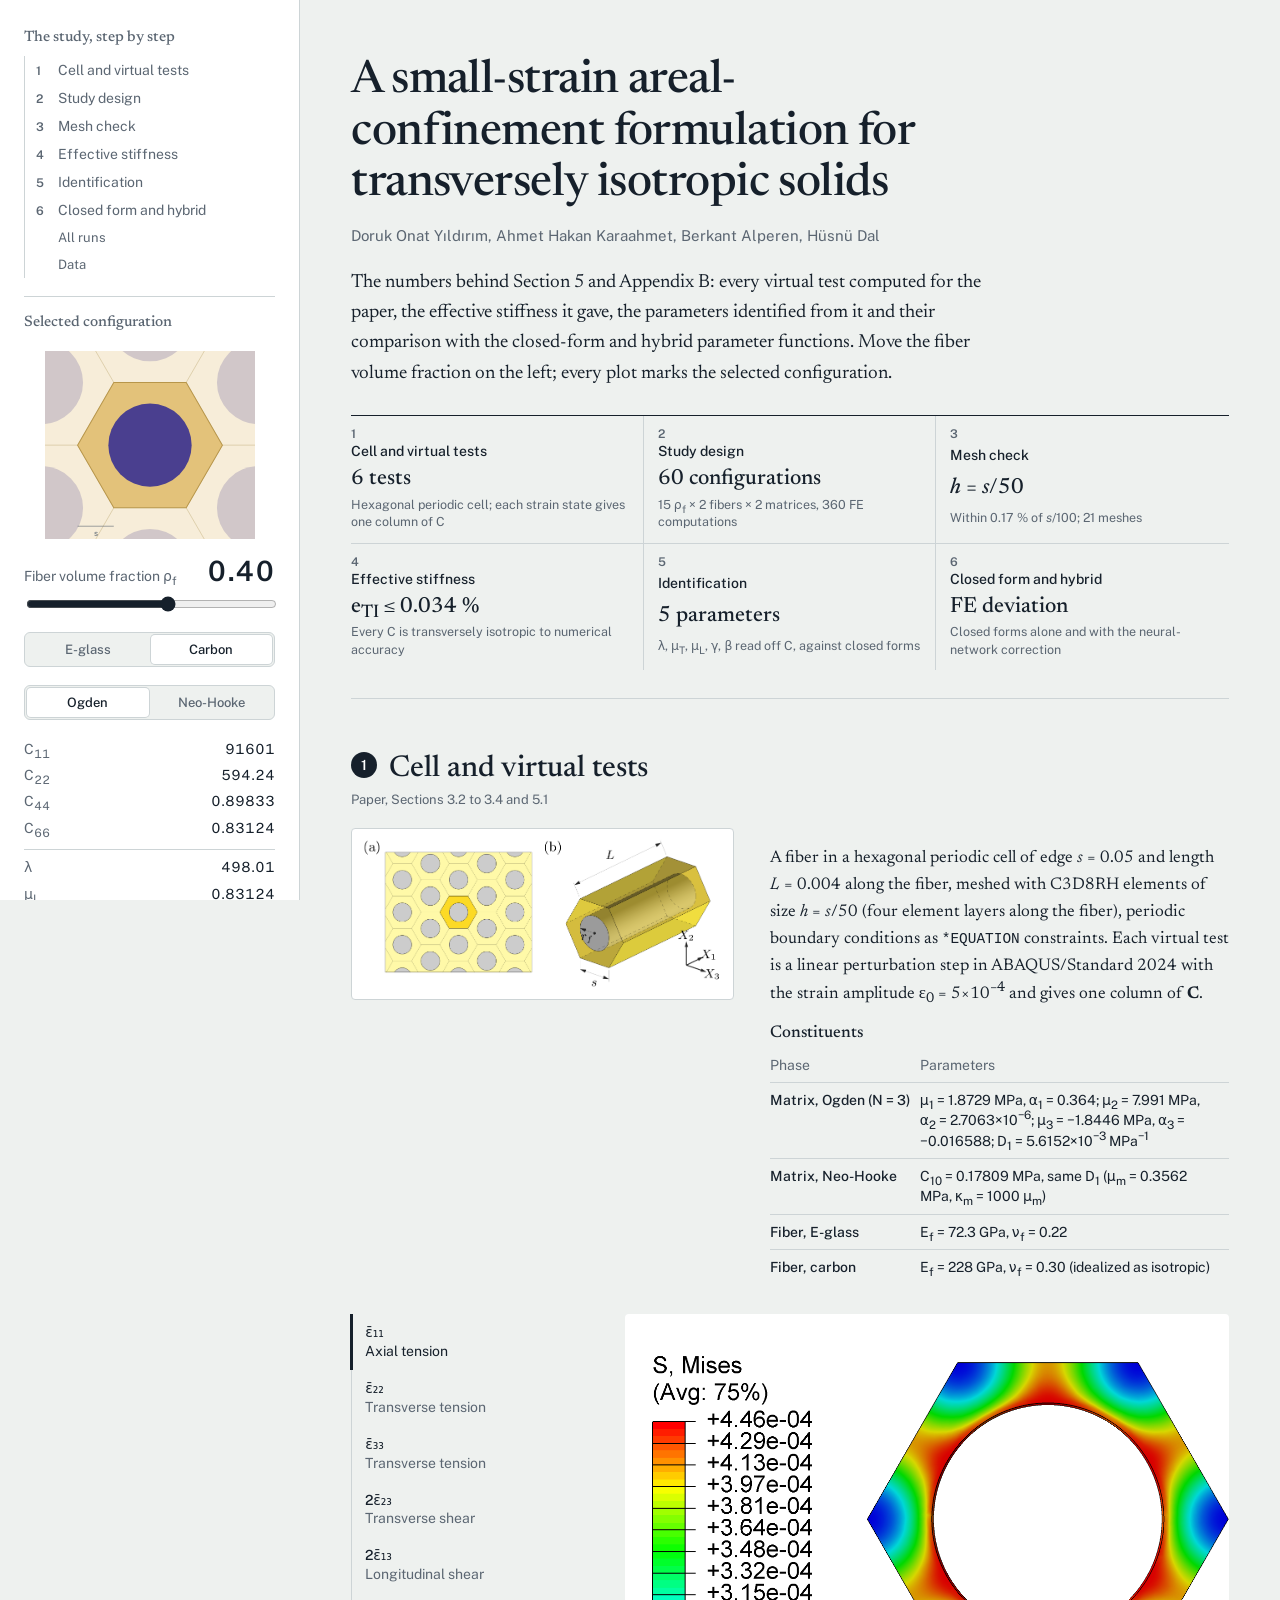
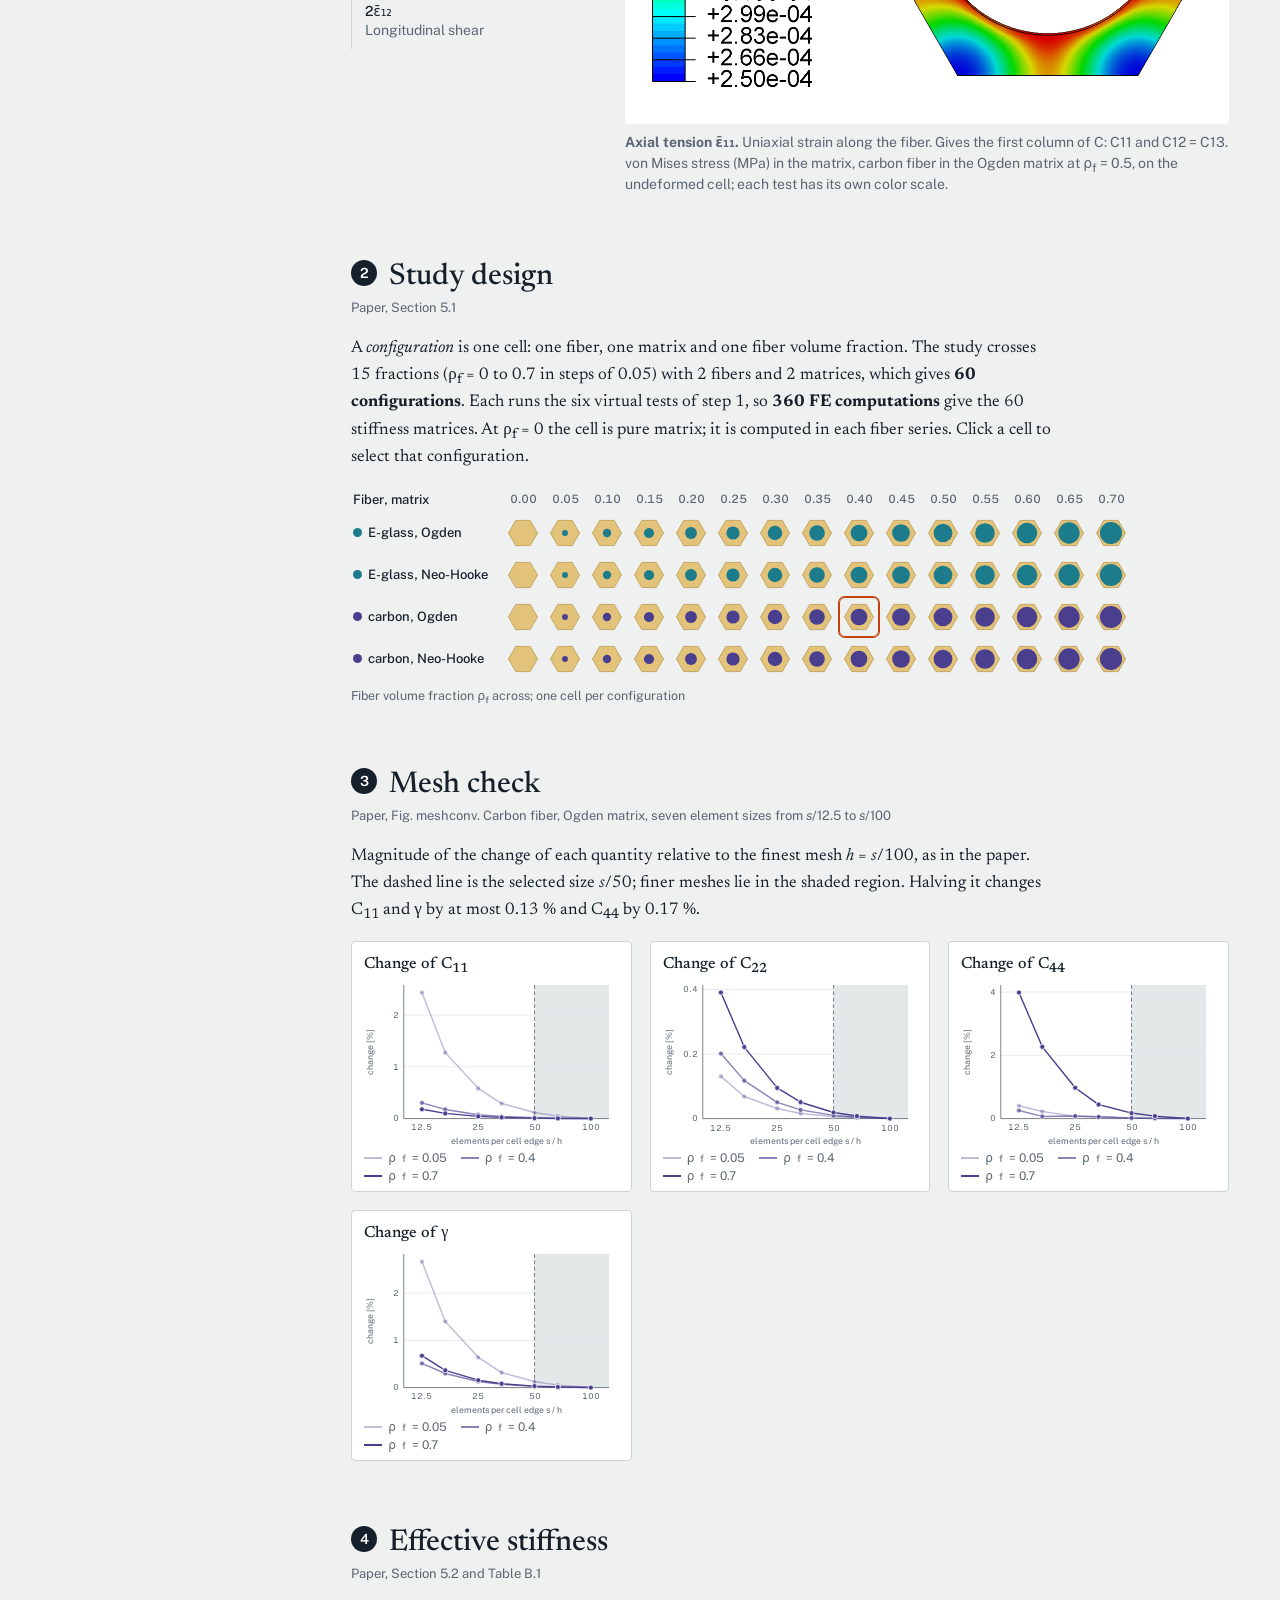
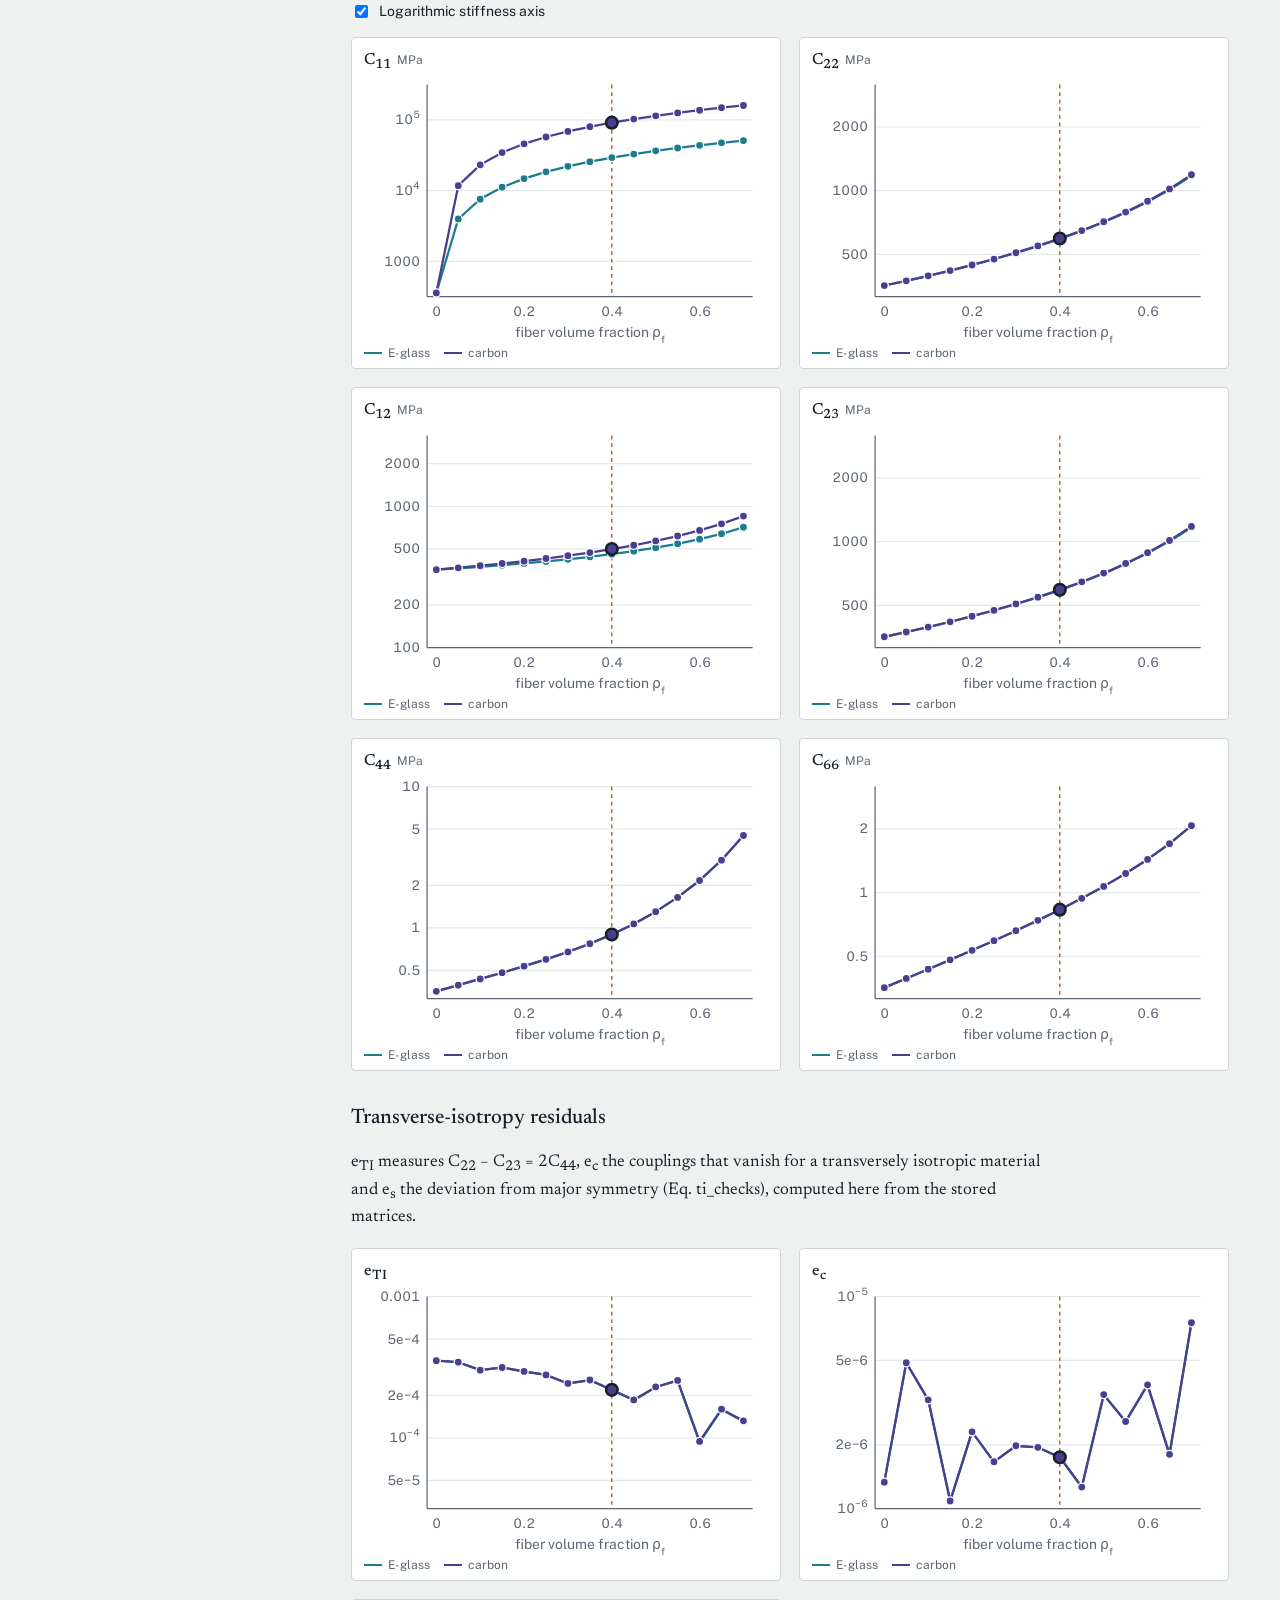
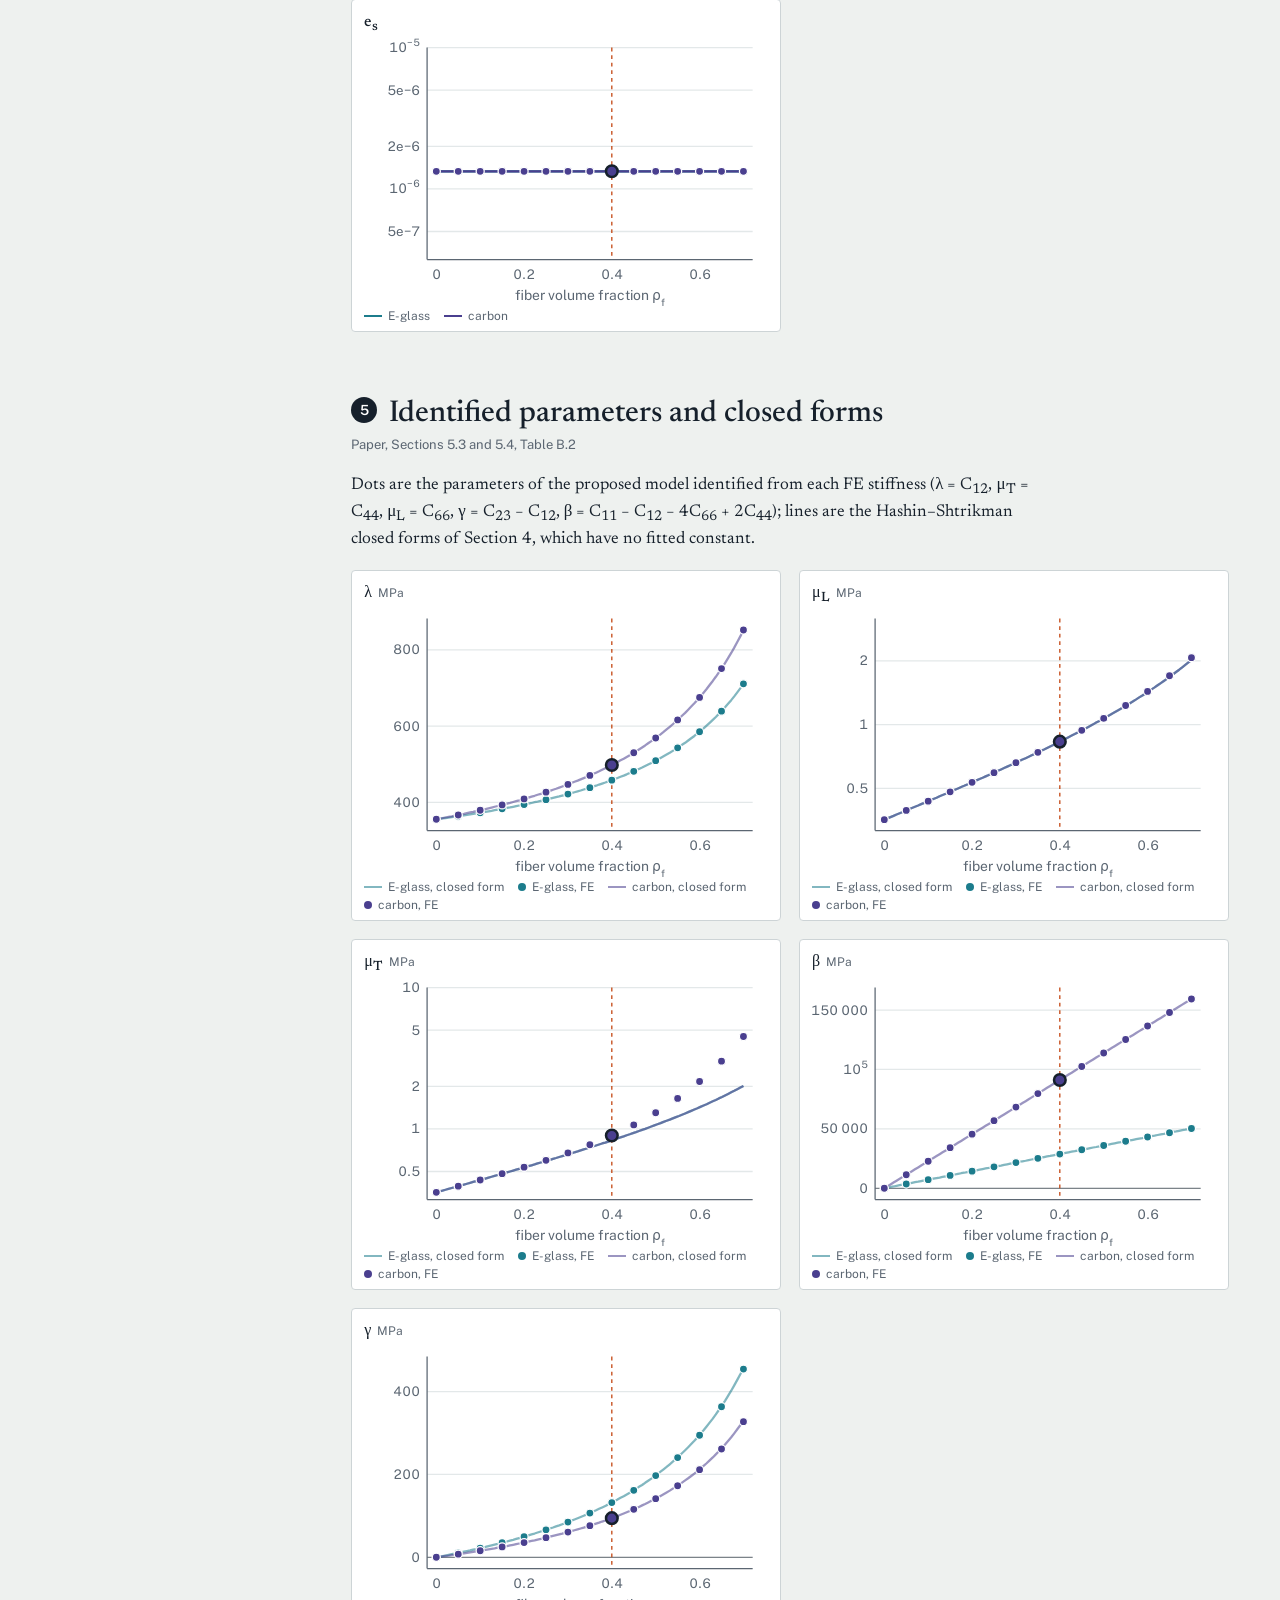
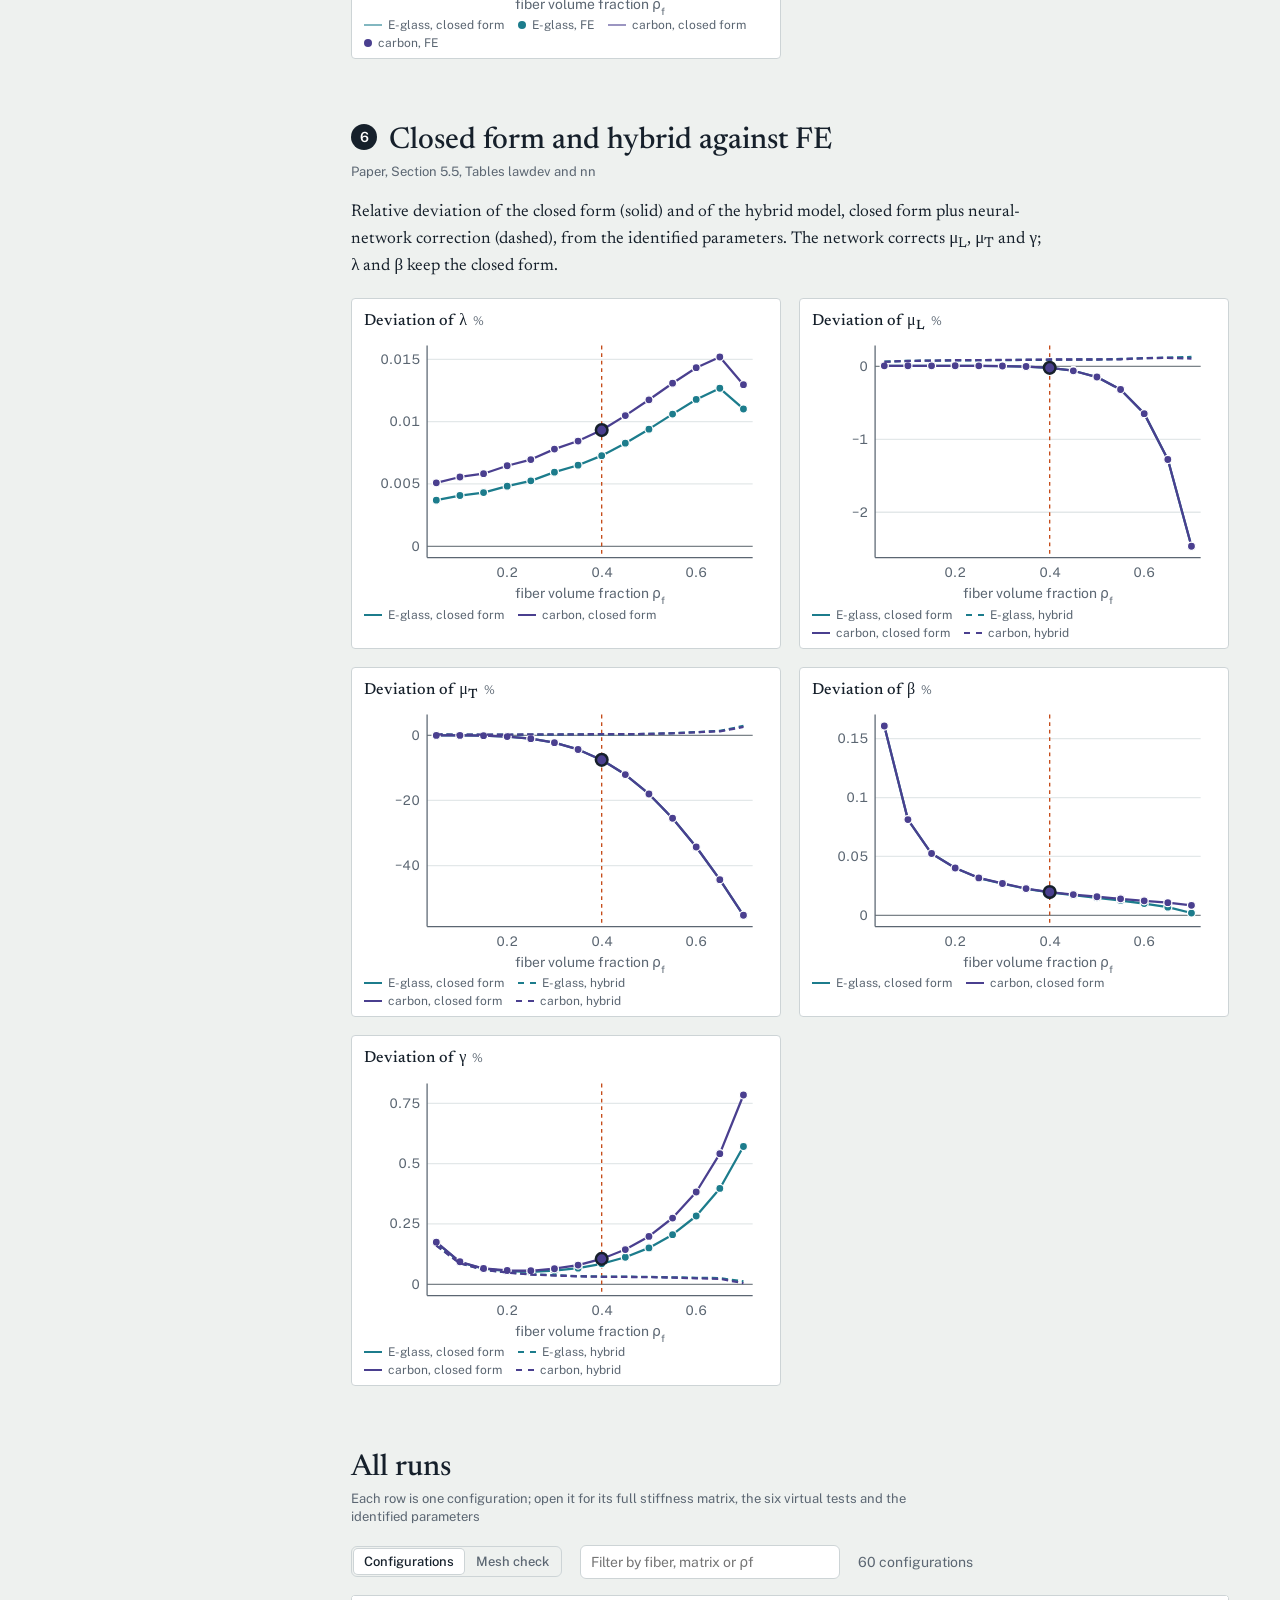
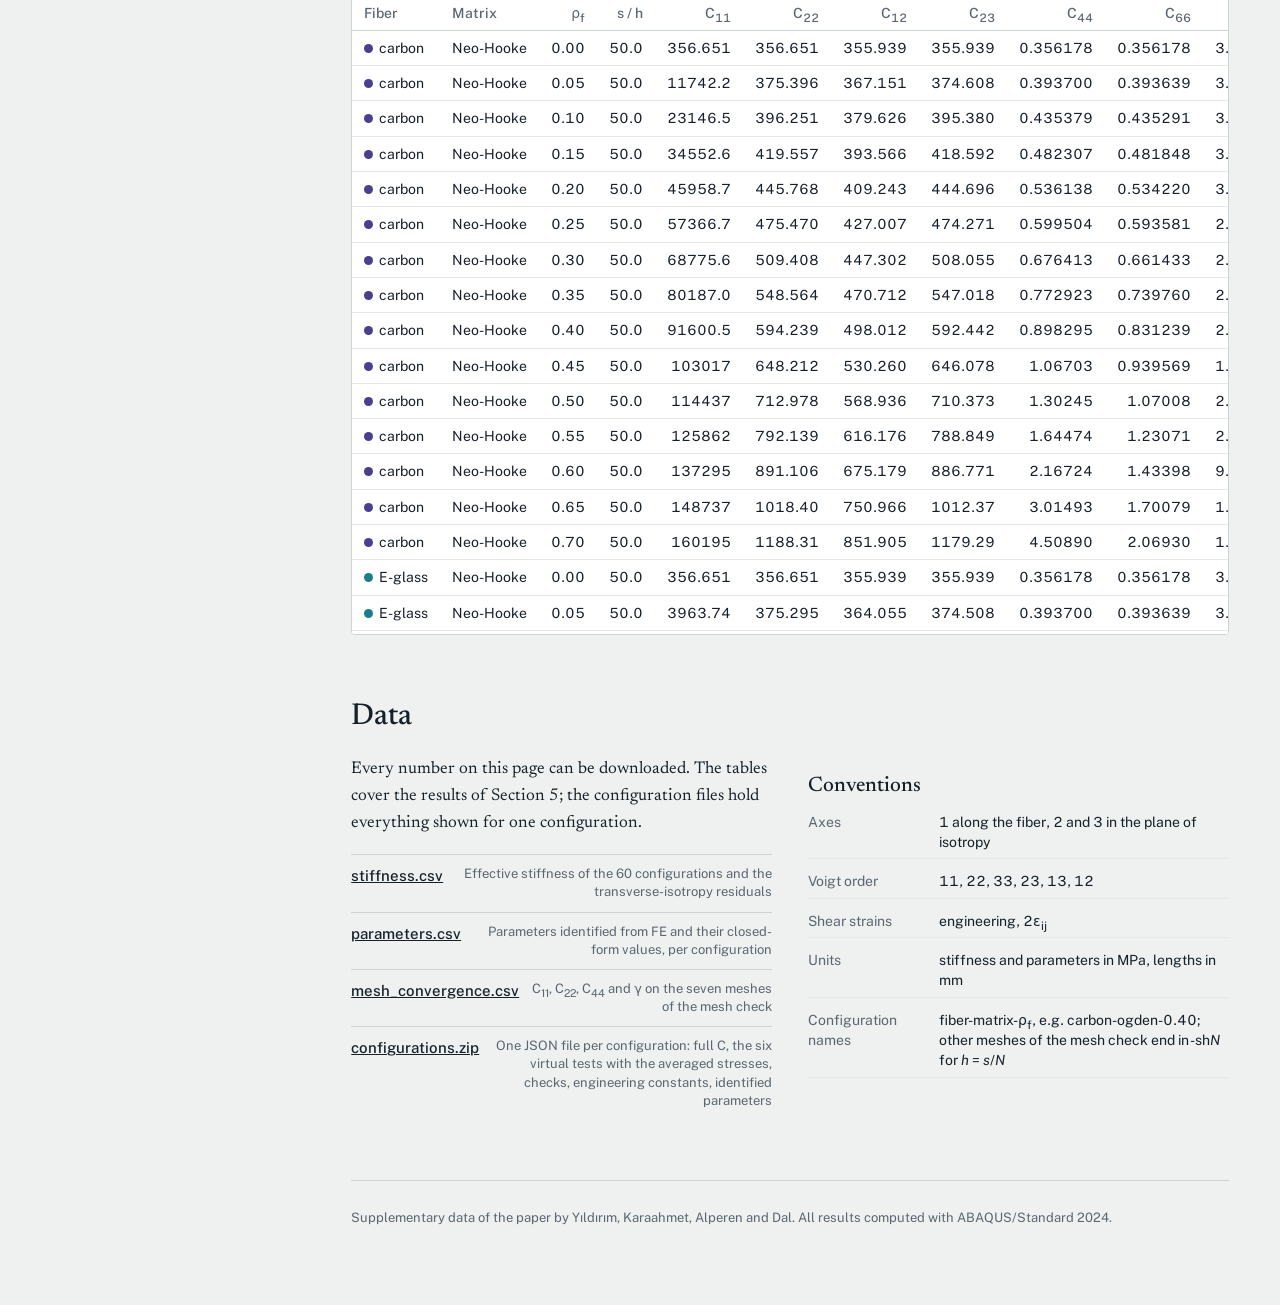
==== docs/index.html @ 4d4d81b9 "Supplementary data page of the areal-confinement paper" ====
<!doctype html>
<html lang="en">
<head>
<meta charset="utf-8">
<meta name="viewport" content="width=device-width, initial-scale=1">
<title>Areal confinement data</title>
<meta name="description" content="Every finite element run, stiffness matrix and identified parameter behind the paper on the areal-confinement formulation for transversely isotropic solids.">
<link rel="preconnect" href="https://fonts.googleapis.com">
<link rel="preconnect" href="https://fonts.gstatic.com" crossorigin>
<link href="https://fonts.googleapis.com/css2?family=Newsreader:ital,opsz,wght@0,6..72,400;0,6..72,500;0,6..72,600;1,6..72,400&family=Public+Sans:wght@400;500;600&display=swap" rel="stylesheet">
<link rel="stylesheet" href="style.css">
<link rel="icon" href="data:image/svg+xml,%3Csvg xmlns='http://www.w3.org/2000/svg' viewBox='-1 -1 2 2'%3E%3Cpolygon points='1,0 .5,.866 -.5,.866 -1,0 -.5,-.866 .5,-.866' fill='%23e3c27a'/%3E%3Ccircle r='.55' fill='%231c7c8c'/%3E%3C/svg%3E">
</head>
<body>
<a class="skip" href="#main">Skip to the data</a>

<aside class="rail" aria-label="Selected run">
  <div class="rail-inner">
    <nav class="steps" aria-label="Study steps">
      <p class="rail-title">The study, step by step</p>
      <ol id="step-nav">
        <li><a href="#model"><b>1</b>Cell and virtual tests</a></li>
        <li><a href="#design"><b>2</b>Study design</a></li>
        <li><a href="#mesh"><b>3</b>Mesh check</a></li>
        <li><a href="#stiffness"><b>4</b>Effective stiffness</a></li>
        <li><a href="#parameters"><b>5</b>Identification</a></li>
        <li><a href="#hybrid"><b>6</b>Closed form and hybrid</a></li>
        <li class="aux"><a href="#runs">All runs</a></li>
        <li class="aux"><a href="#data">Data</a></li>
      </ol>
    </nav>
    <p class="rail-title">Selected configuration</p>
    <svg id="cell" class="cell" viewBox="-1.45 -1.3 2.9 2.6" role="img" aria-label="Cross-section of the periodic hexagonal cell at the selected fiber volume fraction"></svg>
    <div class="control">
      <label for="rho">Fiber volume fraction <span class="sym">&rho;<sub>f</sub></span></label>
      <output id="rho-out" for="rho">0.40</output>
      <input id="rho" type="range" min="0" max="14" step="1" value="8">
    </div>
    <div class="control seg" role="radiogroup" aria-label="Fiber">
      <button type="button" data-fiber="E-glass" role="radio">E-glass</button>
      <button type="button" data-fiber="carbon" role="radio">Carbon</button>
    </div>
    <div class="control seg" role="radiogroup" aria-label="Matrix">
      <button type="button" data-matrix="ogden" role="radio">Ogden</button>
      <button type="button" data-matrix="neo_hooke" role="radio">Neo-Hooke</button>
    </div>
    <dl id="readout" class="readout"></dl>
    <button type="button" id="open-current" class="link-btn">Open this run</button>
  </div>
</aside>

<main id="main">
  <header class="intro">
    <h1>A small-strain areal-confinement formulation for transversely isotropic solids</h1>
    <p class="authors">Doruk Onat Y&inodot;ld&inodot;r&inodot;m, Ahmet Hakan Karaahmet, Berkant Alperen, H&uuml;sn&uuml; Dal</p>
    <p class="lede">The numbers behind Section&nbsp;5 and Appendix&nbsp;B: every virtual test computed for the paper, the
      effective stiffness it gave, the parameters identified from it and their comparison with the closed-form and
      hybrid parameter functions. Move the fiber volume fraction on the left; every plot marks the selected configuration.</p>
    <ol class="flow" id="flow"></ol>
  </header>

  <section id="model" aria-labelledby="h-model">
    <h2 id="h-model"><span class="num">1</span>Cell and virtual tests</h2>
    <p class="sec-ref">Paper, Sections 3.2 to 3.4 and 5.1</p>
    <div class="split">
      <figure class="rve">
        <img src="img/fig_hexrve.png" alt="Hexagonal representative volume element with fiber, matrix and periodicity vectors" loading="lazy">
      </figure>
      <div>
        <p>A fiber in a hexagonal periodic cell of edge <i>s</i>&nbsp;=&nbsp;0.05 and length <i>L</i>&nbsp;=&nbsp;0.004 along the fiber, meshed with
          C3D8RH elements of size <i>h</i>&nbsp;=&nbsp;<i>s</i>/50 (four element layers along the fiber), periodic boundary conditions as
          <code>*EQUATION</code> constraints. Each virtual test is a linear perturbation step in ABAQUS/Standard 2024 with the strain amplitude
          &epsilon;<sub>0</sub>&nbsp;=&nbsp;5&times;10<sup>&minus;4</sup> and gives one column of <b>C</b>.</p>
        <table class="materials">
          <caption>Constituents</caption>
          <thead><tr><th scope="col">Phase</th><th scope="col">Parameters</th></tr></thead>
          <tbody>
            <tr><th scope="row">Matrix, Ogden (N = 3)</th><td>&mu;<sub>1</sub> = 1.8729 MPa, &alpha;<sub>1</sub> = 0.364; &mu;<sub>2</sub> = 7.991 MPa, &alpha;<sub>2</sub> = 2.7063&times;10<sup>&minus;6</sup>; &mu;<sub>3</sub> = &minus;1.8446 MPa, &alpha;<sub>3</sub> = &minus;0.016588; D<sub>1</sub> = 5.6152&times;10<sup>&minus;3</sup> MPa<sup>&minus;1</sup></td></tr>
            <tr><th scope="row">Matrix, Neo-Hooke</th><td>C<sub>10</sub> = 0.17809 MPa, same D<sub>1</sub> (&mu;<sub>m</sub> = 0.3562 MPa, &kappa;<sub>m</sub> = 1000 &mu;<sub>m</sub>)</td></tr>
            <tr><th scope="row">Fiber, E-glass</th><td>E<sub>f</sub> = 72.3 GPa, &nu;<sub>f</sub> = 0.22</td></tr>
            <tr><th scope="row">Fiber, carbon</th><td>E<sub>f</sub> = 228 GPa, &nu;<sub>f</sub> = 0.30 (idealized as isotropic)</td></tr>
          </tbody>
        </table>
      </div>
    </div>
    <div class="tests">
      <div class="test-tabs" role="tablist" aria-label="Virtual test" id="test-tabs"></div>
      <figure class="test-view" id="test-view" role="tabpanel"></figure>
    </div>
  </section>

  <section id="design" aria-labelledby="h-design">
    <h2 id="h-design"><span class="num">2</span>Study design</h2>
    <p class="sec-ref">Paper, Section 5.1</p>
    <p>A <em>configuration</em> is one cell: one fiber, one matrix and one fiber volume fraction. The study crosses
      15 fractions (&rho;<sub>f</sub>&nbsp;=&nbsp;0 to 0.7 in steps of 0.05) with 2 fibers and 2 matrices, which gives
      <b>60 configurations</b>. Each runs the six virtual tests of step&nbsp;1, so <b>360 FE computations</b> give the 60 stiffness matrices.
      At &rho;<sub>f</sub>&nbsp;=&nbsp;0 the cell is pure matrix; it is computed in each fiber series. Click a cell to select that configuration.</p>
    <div class="scroll"><table class="matrix" id="design-matrix"></table></div>
  </section>

  <section id="mesh" aria-labelledby="h-mesh">
    <h2 id="h-mesh"><span class="num">3</span>Mesh check</h2>
    <p class="sec-ref">Paper, Fig. meshconv. Carbon fiber, Ogden matrix, seven element sizes from <i>s</i>/12.5 to <i>s</i>/100</p>
    <p>Magnitude of the change of each quantity relative to the finest mesh <i>h</i>&nbsp;=&nbsp;<i>s</i>/100, as in the paper. The dashed line is the selected size <i>s</i>/50; finer meshes lie in the shaded region.
      Halving it changes C<sub>11</sub> and &gamma; by at most 0.13&nbsp;% and C<sub>44</sub> by 0.17&nbsp;%.</p>
    <div class="grid g4" id="mesh-charts"></div>
  </section>

  <section id="stiffness" aria-labelledby="h-stiffness">
    <h2 id="h-stiffness"><span class="num">4</span>Effective stiffness</h2>
    <p class="sec-ref">Paper, Section 5.2 and Table B.1</p>
    <div class="toolbar">
      <label class="check"><input type="checkbox" id="logy" checked> Logarithmic stiffness axis</label>
    </div>
    <div class="grid g3" id="stiff-charts"></div>
    <h3>Transverse-isotropy residuals</h3>
    <p>e<sub>TI</sub> measures C<sub>22</sub>&nbsp;&minus;&nbsp;C<sub>23</sub>&nbsp;=&nbsp;2C<sub>44</sub>, e<sub>c</sub> the couplings that vanish
      for a transversely isotropic material and e<sub>s</sub> the deviation from major symmetry (Eq. ti_checks), computed here from the stored matrices.</p>
    <div class="grid g3" id="resid-charts"></div>
  </section>

  <section id="parameters" aria-labelledby="h-params">
    <h2 id="h-params"><span class="num">5</span>Identified parameters and closed forms</h2>
    <p class="sec-ref">Paper, Sections 5.3 and 5.4, Table B.2</p>
    <p>Dots are the parameters of the proposed model identified from each FE stiffness
      (&lambda; = C<sub>12</sub>, &mu;<sub>T</sub> = C<sub>44</sub>, &mu;<sub>L</sub> = C<sub>66</sub>, &gamma; = C<sub>23</sub> &minus; C<sub>12</sub>,
      &beta; = C<sub>11</sub> &minus; C<sub>12</sub> &minus; 4C<sub>66</sub> + 2C<sub>44</sub>); lines are the Hashin&ndash;Shtrikman closed forms of Section 4, which have no fitted constant.</p>
    <div class="grid g3" id="param-charts"></div>
  </section>

  <section id="hybrid" aria-labelledby="h-hybrid">
    <h2 id="h-hybrid"><span class="num">6</span>Closed form and hybrid against FE</h2>
    <p class="sec-ref">Paper, Section 5.5, Tables lawdev and nn</p>
    <p>Relative deviation of the closed form (solid) and of the hybrid model, closed form plus neural-network correction (dashed), from the identified
      parameters. The network corrects &mu;<sub>L</sub>, &mu;<sub>T</sub> and &gamma;; &lambda; and &beta; keep the closed form.</p>
    <div class="grid g3" id="dev-charts"></div>
  </section>

  <section id="runs" aria-labelledby="h-runs">
    <h2 id="h-runs">All runs</h2>
    <p class="sec-ref">Each row is one configuration; open it for its full stiffness matrix, the six virtual tests and the identified parameters</p>
    <div class="toolbar" id="run-filters">
      <div class="seg small" role="radiogroup" aria-label="Study">
        <button type="button" data-study="main" role="radio">Configurations</button>
        <button type="button" data-study="mesh" role="radio">Mesh check</button>
      </div>
      <input type="search" id="run-search" placeholder="Filter by fiber, matrix or ρf" aria-label="Filter runs">
      <span id="run-count" class="muted"></span>
    </div>
    <div class="table-wrap">
      <table class="runs" id="run-table">
        <thead></thead>
        <tbody></tbody>
      </table>
    </div>
  </section>

  <section id="data" aria-labelledby="h-data">
    <h2 id="h-data">Data</h2>
    <div class="split even">
      <div>
        <p>Every number on this page can be downloaded. The tables cover the results of Section&nbsp;5; the configuration
          files hold everything shown for one configuration.</p>
        <ul class="downloads">
          <li><a href="data/stiffness.csv" download>stiffness.csv</a><span>Effective stiffness of the 60 configurations and the transverse-isotropy residuals</span></li>
          <li><a href="data/parameters.csv" download>parameters.csv</a><span>Parameters identified from FE and their closed-form values, per configuration</span></li>
          <li><a href="data/mesh_convergence.csv" download>mesh_convergence.csv</a><span>C<sub>11</sub>, C<sub>22</sub>, C<sub>44</sub> and &gamma; on the seven meshes of the mesh check</span></li>
          <li><a href="data/configurations.zip" download>configurations.zip</a><span>One JSON file per configuration: full C, the six virtual tests with the averaged stresses, checks, engineering constants, identified parameters</span></li>
        </ul>
      </div>
      <div>
        <h3>Conventions</h3>
        <dl class="kv conv">
          <div><dt>Axes</dt><dd>1 along the fiber, 2 and 3 in the plane of isotropy</dd></div>
          <div><dt>Voigt order</dt><dd>11, 22, 33, 23, 13, 12</dd></div>
          <div><dt>Shear strains</dt><dd>engineering, 2&epsilon;<sub>ij</sub></dd></div>
          <div><dt>Units</dt><dd>stiffness and parameters in MPa, lengths in mm</dd></div>
          <div><dt>Configuration names</dt><dd>fiber-matrix-&rho;<sub>f</sub>, e.g. carbon-ogden-0.40; other meshes of the mesh check end in -sh<i>N</i> for <i>h</i>&nbsp;=&nbsp;<i>s</i>/<i>N</i></dd></div>
        </dl>
      </div>
    </div>
  </section>

  <footer class="foot">
    <p>Supplementary data of the paper by Y&inodot;ld&inodot;r&inodot;m, Karaahmet, Alperen and Dal. All results computed with ABAQUS/Standard 2024.</p>
  </footer>
</main>

<div class="drawer-backdrop" id="backdrop" hidden></div>
<aside class="drawer" id="drawer" aria-labelledby="drawer-title" role="dialog" aria-modal="true" hidden>
  <header class="drawer-head">
    <h2 id="drawer-title"></h2>
    <button type="button" class="close" id="drawer-close" aria-label="Close">&times;</button>
  </header>
  <div class="drawer-body" id="drawer-body"></div>
</aside>

<div class="tip" id="tip" role="status" hidden></div>
<script src="app.js"></script>
</body>
</html>
---- docs/style.css ----
:root {
  --bg: #eef1ef;
  --surface: #ffffff;
  --ink: #16202b;
  --muted: #5b6672;
  --rule: #cdd4d6;
  --matrix: #e3c27a;
  --matrix-edge: #b8964a;
  --glass: #1c7c8c;
  --carbon: #4a3f8f;
  --cursor: #c2410c;
  --grid: #e3e8e9;
  --serif: "Newsreader", "Iowan Old Style", Georgia, serif;
  --sans: "Public Sans", "Segoe UI", system-ui, sans-serif;
  --rail: 300px;
  color-scheme: light;
}
@media (prefers-color-scheme: dark) {
  :root:not([data-theme="light"]) {
    --bg: #12181e; --surface: #1a222a; --ink: #e6ebee; --muted: #98a3ad; --rule: #2e3943;
    --matrix: #8a7340; --matrix-edge: #b8964a; --glass: #4fb3c2; --carbon: #a597e6; --cursor: #f08a4b; --grid: #232d36;
    color-scheme: dark;
  }
}
:root[data-theme="dark"] {
  --bg: #12181e; --surface: #1a222a; --ink: #e6ebee; --muted: #98a3ad; --rule: #2e3943;
  --matrix: #8a7340; --matrix-edge: #b8964a; --glass: #4fb3c2; --carbon: #a597e6; --cursor: #f08a4b; --grid: #232d36;
  color-scheme: dark;
}

* { box-sizing: border-box; }
[hidden] { display: none !important; }
html { scroll-behavior: smooth; }
@media (prefers-reduced-motion: reduce) { html { scroll-behavior: auto; } * { transition: none !important; } }
body {
  margin: 0; background: var(--bg); color: var(--ink);
  font: 17px/1.6 var(--serif); font-optical-sizing: auto;
  display: grid; grid-template-columns: var(--rail) minmax(0, 1fr);
}
.skip { position: absolute; left: -999px; }
.skip:focus { left: 16px; top: 16px; z-index: 50; background: var(--surface); padding: 8px 12px; }
:focus-visible { outline: 2px solid var(--cursor); outline-offset: 2px; }
code { font: 0.85em/1 ui-monospace, Consolas, monospace; }
sub, sup { line-height: 0; }
.muted { color: var(--muted); }

/* rail: the cell is the instrument that drives the page */
.rail { position: sticky; top: 0; height: 100vh; border-right: 1px solid var(--rule); background: var(--surface); overflow-y: auto; }
.rail-inner { padding: 28px 24px 32px; display: flex; flex-direction: column; gap: 18px; font-family: var(--sans); font-size: 14px; }
.rail-title { margin: 0; font: 500 15px/1.3 var(--serif); color: var(--muted); }
.cell { width: 100%; height: auto; display: block; }
.cell .tile { fill: var(--matrix); stroke: var(--matrix-edge); stroke-width: 0.012; opacity: 0.28; }
.cell .tile-fiber { opacity: 0.22; }
.cell .main { fill: var(--matrix); stroke: var(--matrix-edge); stroke-width: 0.014; }
.cell .fiber { transition: r 260ms cubic-bezier(.3,.7,.2,1), fill 200ms; }
.cell .dim { stroke: var(--muted); stroke-width: 0.008; fill: none; }
.cell text { font: 0.11px var(--sans); fill: var(--muted); }
.control { display: grid; grid-template-columns: 1fr auto; align-items: baseline; gap: 6px 10px; }
.control label { color: var(--muted); }
.control output { font: 600 28px/1 var(--sans); font-variant-numeric: tabular-nums; }
.control input[type=range] { grid-column: 1 / -1; width: 100%; accent-color: var(--ink); }
.seg { display: flex; border: 1px solid var(--rule); border-radius: 6px; padding: 2px; gap: 2px; background: var(--bg); }
.seg button { flex: 1; font: 500 13px/1 var(--sans); padding: 8px 10px; border: 0; border-radius: 4px; background: transparent; color: var(--muted); cursor: pointer; }
.seg button[aria-checked="true"] { background: var(--surface); color: var(--ink); box-shadow: 0 0 0 1px var(--rule); }
.seg.small button { padding: 6px 10px; }
.readout { margin: 0; display: grid; grid-template-columns: auto 1fr; gap: 4px 14px; font-variant-numeric: tabular-nums; }
.readout dt { color: var(--muted); }
.readout dd { margin: 0; text-align: right; }
.readout .sep { grid-column: 1 / -1; border-top: 1px solid var(--rule); margin: 6px 0 2px; }
.link-btn { align-self: start; font: 500 14px var(--sans); color: var(--ink); background: none; border: 1px solid var(--ink); border-radius: 6px; padding: 8px 14px; cursor: pointer; }
.link-btn:hover { background: var(--ink); color: var(--surface); }

/* step navigator */
.steps ol { list-style: none; margin: 8px 0 0; padding: 0; border-left: 1px solid var(--rule); }
.steps a { display: flex; gap: 10px; align-items: baseline; padding: 5px 10px; margin-left: -1px; border-left: 2px solid transparent; color: var(--muted); text-decoration: none; line-height: 1.3; }
.steps a b { font: 600 12px/1 var(--sans); min-width: 12px; color: var(--muted); }
.steps a:hover { color: var(--ink); }
.steps a[aria-current] { border-left-color: var(--cursor); color: var(--ink); font-weight: 500; }
.steps a[aria-current] b { color: var(--cursor); }
.steps .aux a { padding-left: 32px; font-size: 13px; }
.steps + .rail-title { border-top: 1px solid var(--rule); padding-top: 16px; }
.rail .cell { max-width: 210px; margin: 0 auto; }

/* main column */
main { padding: 0 clamp(16px, 4vw, 56px) 40px; min-width: 0; }
main > header, main > section, main > footer { max-width: 1120px; }
.intro { padding: 56px 0 28px; border-bottom: 1px solid var(--rule); }
.intro h1 { font: 500 clamp(30px, 4.2vw, 46px)/1.12 var(--serif); letter-spacing: -0.012em; margin: 0 0 14px; max-width: 22ch; }
.authors { font: 15px/1.4 var(--sans); color: var(--muted); margin: 0 0 22px; }
.lede { font-size: 19px; max-width: 64ch; margin: 0 0 26px; }
.flow { list-style: none; margin: 0; padding: 0; display: grid; grid-template-columns: repeat(3, minmax(0, 1fr)); border-top: 1px solid var(--ink); }
.flow li:nth-child(n+4) { border-top: 1px solid var(--rule); }
.flow li:nth-child(3n) { border-right: 0; }
.flow li:nth-child(3n+1) a { margin-left: 0; }
.flow li { border-right: 1px solid var(--rule); }
.flow li:last-child { border-right: 0; }
.flow a { display: grid; gap: 2px; padding: 12px 14px 12px 0; margin-left: 14px; color: inherit; text-decoration: none; height: 100%; }
.flow li:first-child a { margin-left: 0; }
.flow a:hover .ft { color: var(--cursor); }
.flow .fn { font: 600 12px/1 var(--sans); color: var(--muted); }
.flow .ft { font: 500 14px/1.3 var(--sans); }
.flow .fk { font: 500 22px/1.25 var(--serif); font-variant-numeric: tabular-nums lining-nums; margin-top: 4px; }
.flow .fd { font: 12.5px/1.4 var(--sans); color: var(--muted); }
h2 .num { display: inline-block; font: 600 14px/1 var(--sans); color: var(--surface); background: var(--ink); border-radius: 50%; width: 26px; height: 26px; line-height: 26px; text-align: center; margin-right: 12px; vertical-align: 6px; }
.matrix { font: 13px/1.2 var(--sans); }
.matrix caption { caption-side: bottom; text-align: left; color: var(--muted); padding-top: 8px; font-size: 12.5px; }
.matrix th { font-weight: 500; color: var(--muted); padding: 4px 2px; font-variant-numeric: tabular-nums; font-size: 11.5px; }
.matrix th.l { text-align: left; padding-right: 14px; white-space: nowrap; color: var(--ink); font-size: 13px; }
.matrix td { padding: 1px; }
.matrix button { display: block; width: 40px; height: 40px; padding: 3px; border: 1px solid transparent; border-radius: 6px; background: none; cursor: pointer; }
.matrix button:hover { border-color: var(--rule); }
.matrix button.sel { border-color: var(--cursor); box-shadow: 0 0 0 1px var(--cursor); }
.matrix svg { width: 100%; height: 100%; display: block; }
.matrix .hx { fill: var(--matrix); stroke: var(--matrix-edge); stroke-width: 0.05; }
.matrix .sw, .runs .sw { display: inline-block; width: 9px; height: 9px; border-radius: 50%; margin-right: 6px; }
.ledger { display: grid; grid-template-columns: repeat(auto-fit, minmax(140px, 1fr)); gap: 0; margin: 0; border-top: 1px solid var(--ink); }
.ledger div { padding: 10px 14px 4px 0; }
.ledger dt { font: 13px/1.3 var(--sans); color: var(--muted); }
.ledger dd { margin: 2px 0 0; font: 500 24px/1.2 var(--serif); font-variant-numeric: tabular-nums lining-nums; }
.ledger.small { grid-template-columns: minmax(0, 1fr); }
.ledger.small dt, .ledger.small dd { overflow-wrap: anywhere; }
.ledger.small dd { font-size: 15px; font-family: var(--sans); }
section { padding: 52px 0 12px; scroll-margin-top: 12px; }
h2 { font: 500 30px/1.2 var(--serif); margin: 0 0 4px; }
h3 { font: 500 21px/1.3 var(--serif); margin: 34px 0 6px; }
.sec-ref { font: 13px/1.4 var(--sans); color: var(--muted); margin: 0 0 18px; }
section > p, .split p { max-width: 70ch; }
.split { display: grid; grid-template-columns: minmax(0, 5fr) minmax(0, 6fr); gap: 36px; align-items: start; }
.split.even { grid-template-columns: minmax(0, 1fr) minmax(0, 1fr); }
.rve { margin: 0; background: #fff; border: 1px solid var(--rule); border-radius: 4px; padding: 10px; }
.rve img { width: 100%; height: auto; display: block; }
table { border-collapse: collapse; font: 14px/1.45 var(--sans); }
.materials { width: 100%; margin-top: 12px; }
.materials caption { text-align: left; font: 500 17px var(--serif); padding-bottom: 6px; }
.materials th, .materials td { text-align: left; vertical-align: top; padding: 7px 10px 7px 0; border-top: 1px solid var(--rule); }
.materials th[scope=row] { font-weight: 500; white-space: nowrap; }
.materials thead th { color: var(--muted); font-weight: 400; border-top: 0; }

.tests { margin-top: 30px; display: grid; grid-template-columns: 250px minmax(0, 1fr); gap: 24px; align-items: start; }
.test-tabs { display: flex; flex-direction: column; border-left: 1px solid var(--rule); }
.test-tabs button { text-align: left; font: 14px/1.35 var(--sans); background: none; border: 0; border-left: 3px solid transparent; margin-left: -2px; padding: 9px 12px; color: var(--muted); cursor: pointer; }
.test-tabs button[aria-selected="true"] { border-left-color: var(--ink); color: var(--ink); }
.test-tabs button b { display: block; font-weight: 500; color: var(--ink); }
.test-view { margin: 0; }
.test-view img { width: 100%; max-width: 720px; height: auto; display: block; border-radius: 4px; background: #fff; }
.test-view figcaption { font: 14px/1.5 var(--sans); color: var(--muted); margin-top: 8px; max-width: 70ch; }

.toolbar { display: flex; flex-wrap: wrap; gap: 12px 18px; align-items: center; margin: 0 0 16px; font: 14px var(--sans); }
.check { display: inline-flex; gap: 8px; align-items: center; cursor: pointer; }
.grid { display: grid; gap: 18px; }
.g3 { grid-template-columns: repeat(auto-fill, minmax(290px, 1fr)); }
.g4 { grid-template-columns: repeat(auto-fill, minmax(250px, 1fr)); }

/* charts */
.chart { background: var(--surface); border: 1px solid var(--rule); border-radius: 4px; padding: 12px 12px 6px; }
.chart h4 { margin: 0 0 2px; font: 500 16px/1.3 var(--serif); }
.chart h4 small { font: 12px var(--sans); color: var(--muted); margin-left: 6px; }
.chart svg { width: 100%; height: auto; display: block; overflow: visible; font-family: var(--sans); }
.chart .axis line, .chart .axis path { stroke: var(--muted); stroke-width: 1; }
.chart .gridline { stroke: var(--grid); stroke-width: 1; }
.chart .tick { font-size: 10.5px; fill: var(--muted); font-variant-numeric: tabular-nums; }
.chart .alabel { font-size: 11px; fill: var(--muted); }
.chart .series { fill: none; stroke-width: 1.8; stroke-linejoin: round; }
.chart .dot { stroke: var(--surface); stroke-width: 1; cursor: pointer; }
.chart .dot.sel { stroke: var(--ink); stroke-width: 2; }
.chart .cursor { stroke: var(--cursor); stroke-width: 1; stroke-dasharray: 3 3; }
.chart .mark { stroke: var(--muted); stroke-width: 1; stroke-dasharray: 5 3; }
.chart .shade { fill: var(--grid); }
.legend { display: flex; flex-wrap: wrap; gap: 4px 14px; font: 12px var(--sans); color: var(--muted); margin: 4px 0 2px; }
.legend span { display: inline-flex; align-items: center; gap: 6px; }
.legend i { display: inline-block; width: 18px; height: 0; border-top: 2px solid; }
.legend i.dotkey { width: 8px; height: 8px; border: 0; border-radius: 50%; }
.legend i.dash { border-top-style: dashed; }

/* run table */
.toolbar input[type=search] { font: 14px var(--sans); padding: 8px 10px; border: 1px solid var(--rule); border-radius: 6px; background: var(--surface); color: var(--ink); min-width: 260px; }
.table-wrap { overflow-x: auto; border: 1px solid var(--rule); border-radius: 4px; background: var(--surface); max-height: 640px; }
.runs { width: 100%; font-variant-numeric: tabular-nums; }
.runs th, .runs td { padding: 7px 12px; text-align: right; white-space: nowrap; border-bottom: 1px solid var(--grid); }
.runs th:first-child, .runs td:first-child, .runs td.l, .runs th.l { text-align: left; }
.runs thead th { position: sticky; top: 0; background: var(--surface); font-weight: 500; color: var(--muted); border-bottom: 1px solid var(--rule); cursor: pointer; user-select: none; }
.runs thead th[aria-sort] { color: var(--ink); }
.runs tbody tr { cursor: pointer; }
.runs tbody tr:hover, .runs tbody tr.sel { background: var(--bg); }
.runs .sw { display: inline-block; width: 9px; height: 9px; border-radius: 50%; margin-right: 6px; vertical-align: 0; }
.runs code { font-size: 12px; color: var(--muted); }

.downloads { list-style: none; padding: 0; margin: 16px 0 0; font: 15px/1.4 var(--sans); }
.downloads li { padding: 10px 0; border-top: 1px solid var(--rule); display: flex; justify-content: space-between; gap: 12px; }
.downloads a { color: var(--ink); font-weight: 500; }
.downloads span { color: var(--muted); font-size: 13px; text-align: right; }
.foot { margin-top: 48px; padding-top: 16px; border-top: 1px solid var(--rule); font: 13px var(--sans); color: var(--muted); }

/* drawer */
.drawer-backdrop { position: fixed; inset: 0; background: rgb(10 15 20 / 0.35); z-index: 30; }
.drawer { position: fixed; top: 0; right: 0; bottom: 0; width: min(760px, 100vw); background: var(--surface); z-index: 31; display: flex; flex-direction: column; border-left: 1px solid var(--rule); box-shadow: -18px 0 40px rgb(0 0 0 / 0.12); }
.drawer-head { display: flex; justify-content: space-between; align-items: start; gap: 16px; padding: 22px 26px 14px; border-bottom: 1px solid var(--rule); }
.drawer-head h2 { font-size: 24px; }
.close { font: 28px/1 var(--sans); background: none; border: 0; color: var(--muted); cursor: pointer; padding: 0 4px; }
.drawer-body { overflow-y: auto; padding: 6px 26px 40px; font-family: var(--sans); font-size: 14px; }
.drawer-body h3 { font-size: 18px; margin: 24px 0 8px; }
.drawer-body .ids { color: var(--muted); }
.drawer-body table { width: 100%; font-variant-numeric: tabular-nums; }
.drawer-body td, .drawer-body th { padding: 5px 8px; text-align: right; border-bottom: 1px solid var(--grid); }
.drawer-body th { font-weight: 500; color: var(--muted); }
.drawer-body td.l, .drawer-body th.l { text-align: left; }
.cmat td { font-size: 12.5px; }
.scroll { overflow-x: auto; overflow-y: hidden; }
.kv { display: grid; grid-template-columns: repeat(auto-fill, minmax(170px, 1fr)); gap: 6px 18px; margin: 0; }
.kv div { display: flex; justify-content: space-between; gap: 8px; border-bottom: 1px solid var(--grid); padding: 4px 0; }
.kv dt { color: var(--muted); }
.kv dd { margin: 0; font-variant-numeric: tabular-nums; }
.kv.conv { grid-template-columns: minmax(0, 1fr); font: 14px/1.45 var(--sans); }
.kv.conv div { display: grid; grid-template-columns: 8.5em minmax(0, 1fr); gap: 12px; padding: 6px 0; }

.tip { position: fixed; z-index: 40; pointer-events: none; background: var(--ink); color: var(--surface); font: 12px/1.45 var(--sans); padding: 6px 9px; border-radius: 4px; max-width: 260px; font-variant-numeric: tabular-nums; }

@media (max-width: 980px) {
  body { display: block; }
  .rail { position: sticky; top: 0; height: auto; z-index: 20; border-right: 0; border-bottom: 1px solid var(--rule); }
  .rail-inner { padding: 8px 16px; display: grid; grid-template-columns: 58px 1fr 1fr; gap: 6px 12px; align-items: center; }
  .rail-inner .control:not(.seg) { grid-column: 2 / -1; }
  .rail-inner .seg button { padding: 6px 8px; }
  .rail-title, .readout, #open-current, .steps { display: none; }
  .cell { grid-row: span 2; }
  .control output { font-size: 20px; }
  .split, .split.even, .tests { grid-template-columns: 1fr; }
  .test-tabs { flex-direction: row; overflow-x: auto; border-left: 0; border-bottom: 1px solid var(--rule); }
  .test-tabs button { border-left: 0; border-bottom: 3px solid transparent; margin: 0 0 -2px; white-space: nowrap; }
  .test-tabs button[aria-selected="true"] { border-bottom-color: var(--ink); }
  .test-tabs button b { display: inline; }
  .test-tabs button span { display: none; }
  .intro { padding-top: 28px; }
  .flow { grid-template-columns: 1fr 1fr; }
  .flow li:nth-child(n) { border-right: 1px solid var(--rule); }
  .flow li:nth-child(2n) { border-right: 0; }
  .flow li:nth-child(n+3) { border-top: 1px solid var(--rule); }
  .flow li:nth-child(n) a { margin-left: 14px; }
  .flow li:nth-child(2n+1) a { margin-left: 0; }
}
@media (max-width: 520px) {
  body { font-size: 16px; }
  .toolbar input[type=search] { min-width: 0; width: 100%; }
  .g3, .g4 { grid-template-columns: 1fr; }
}
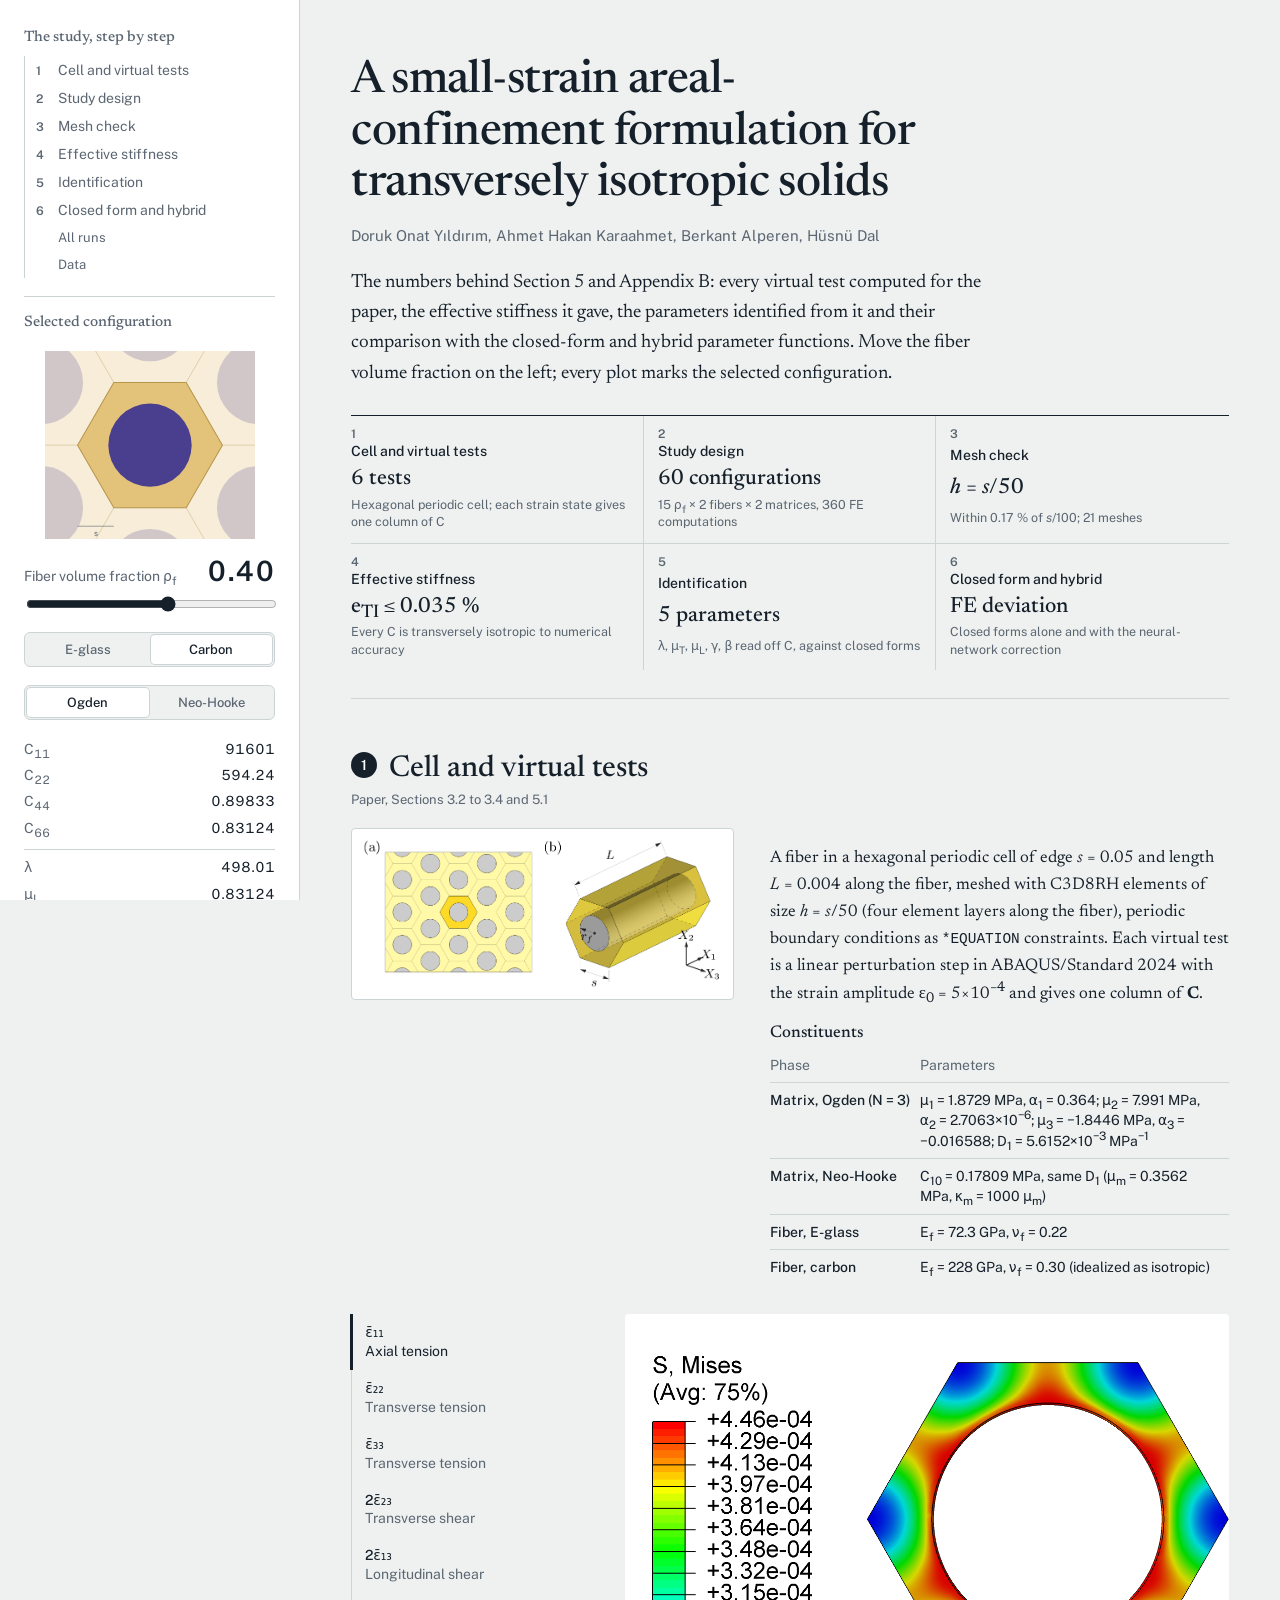
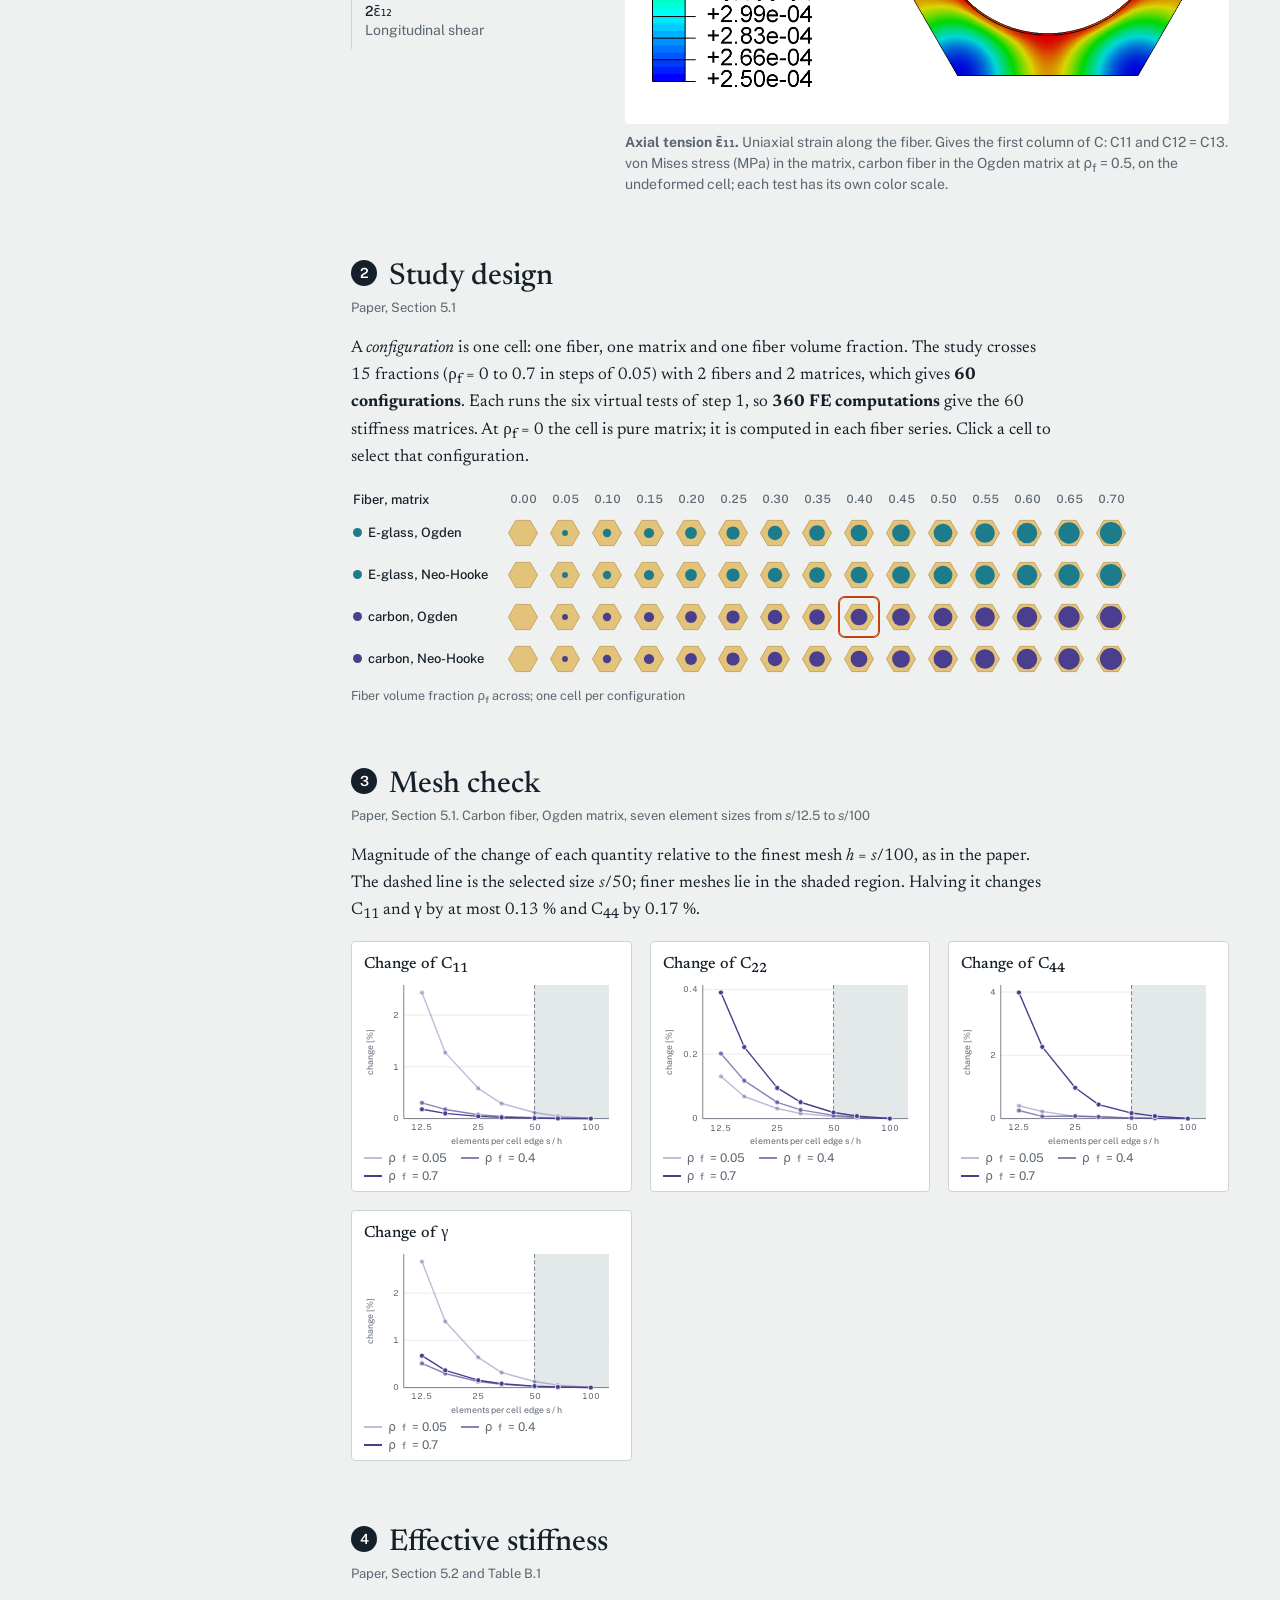
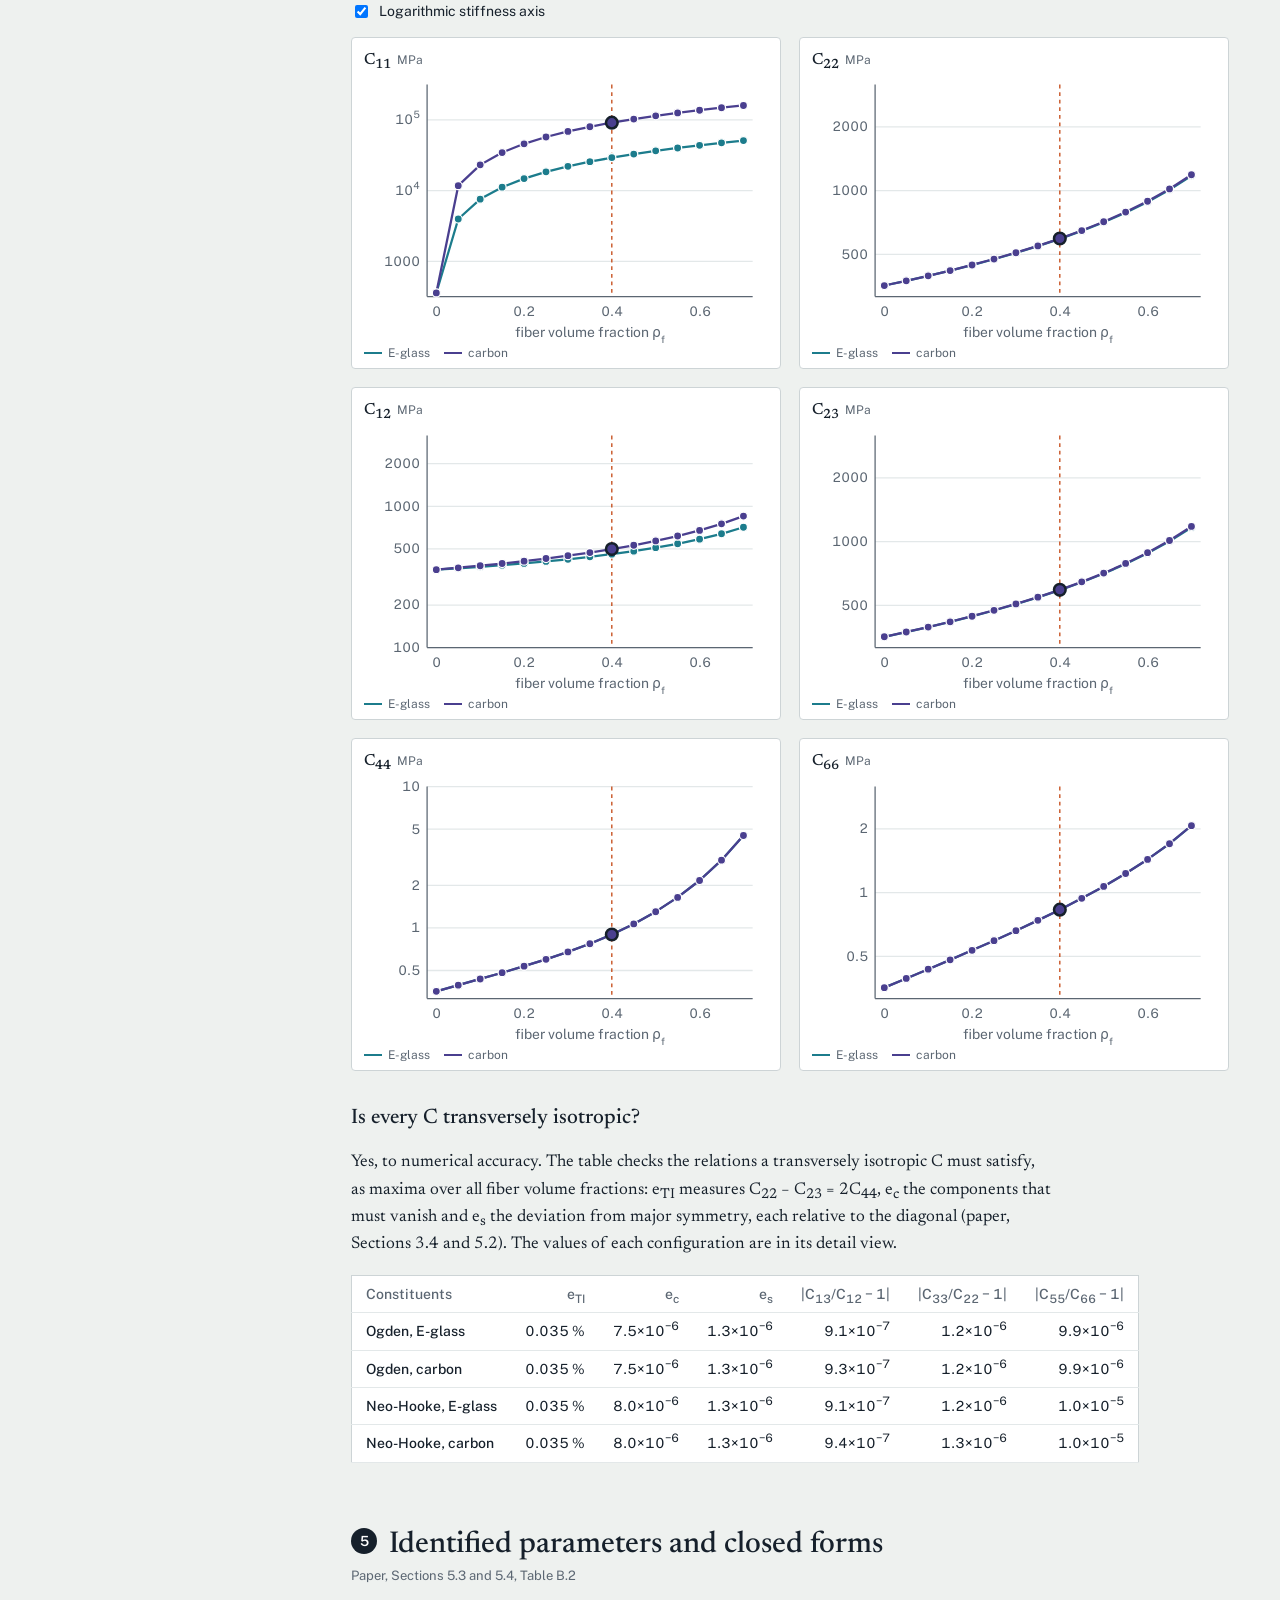
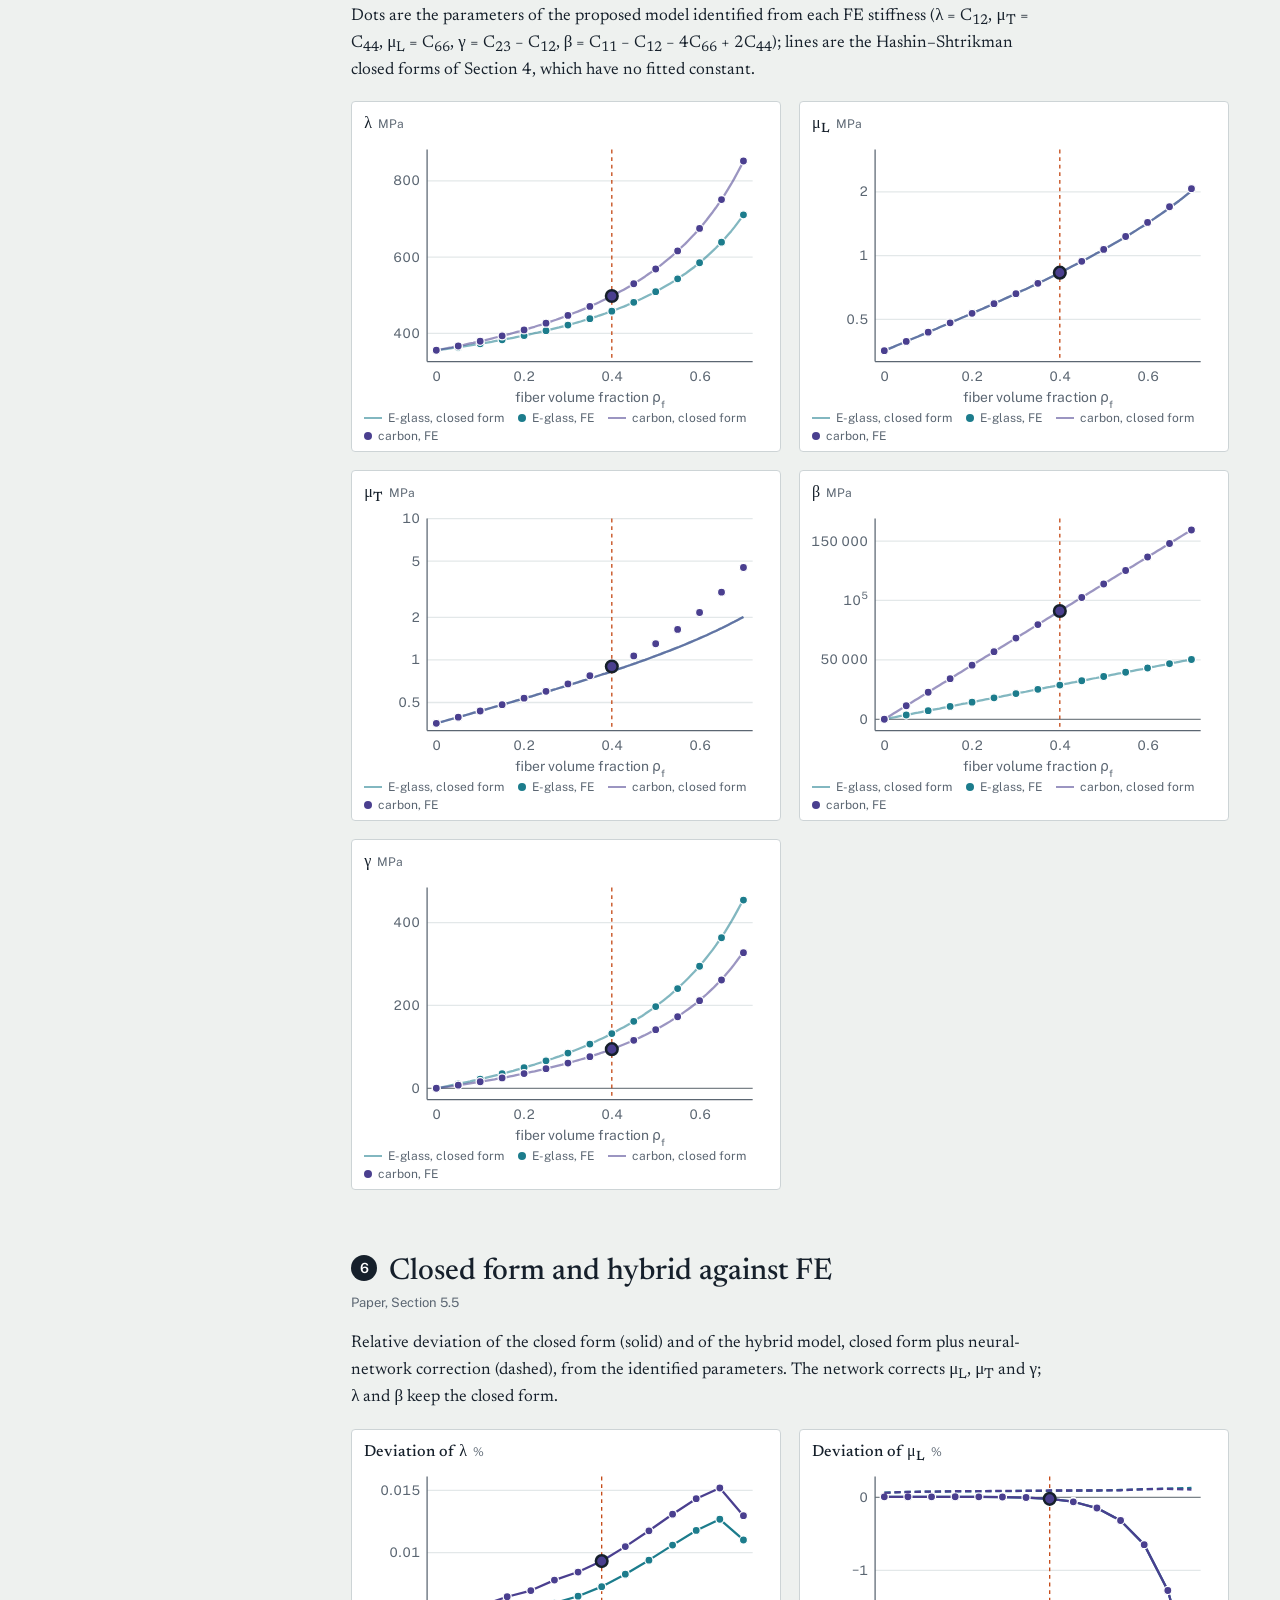
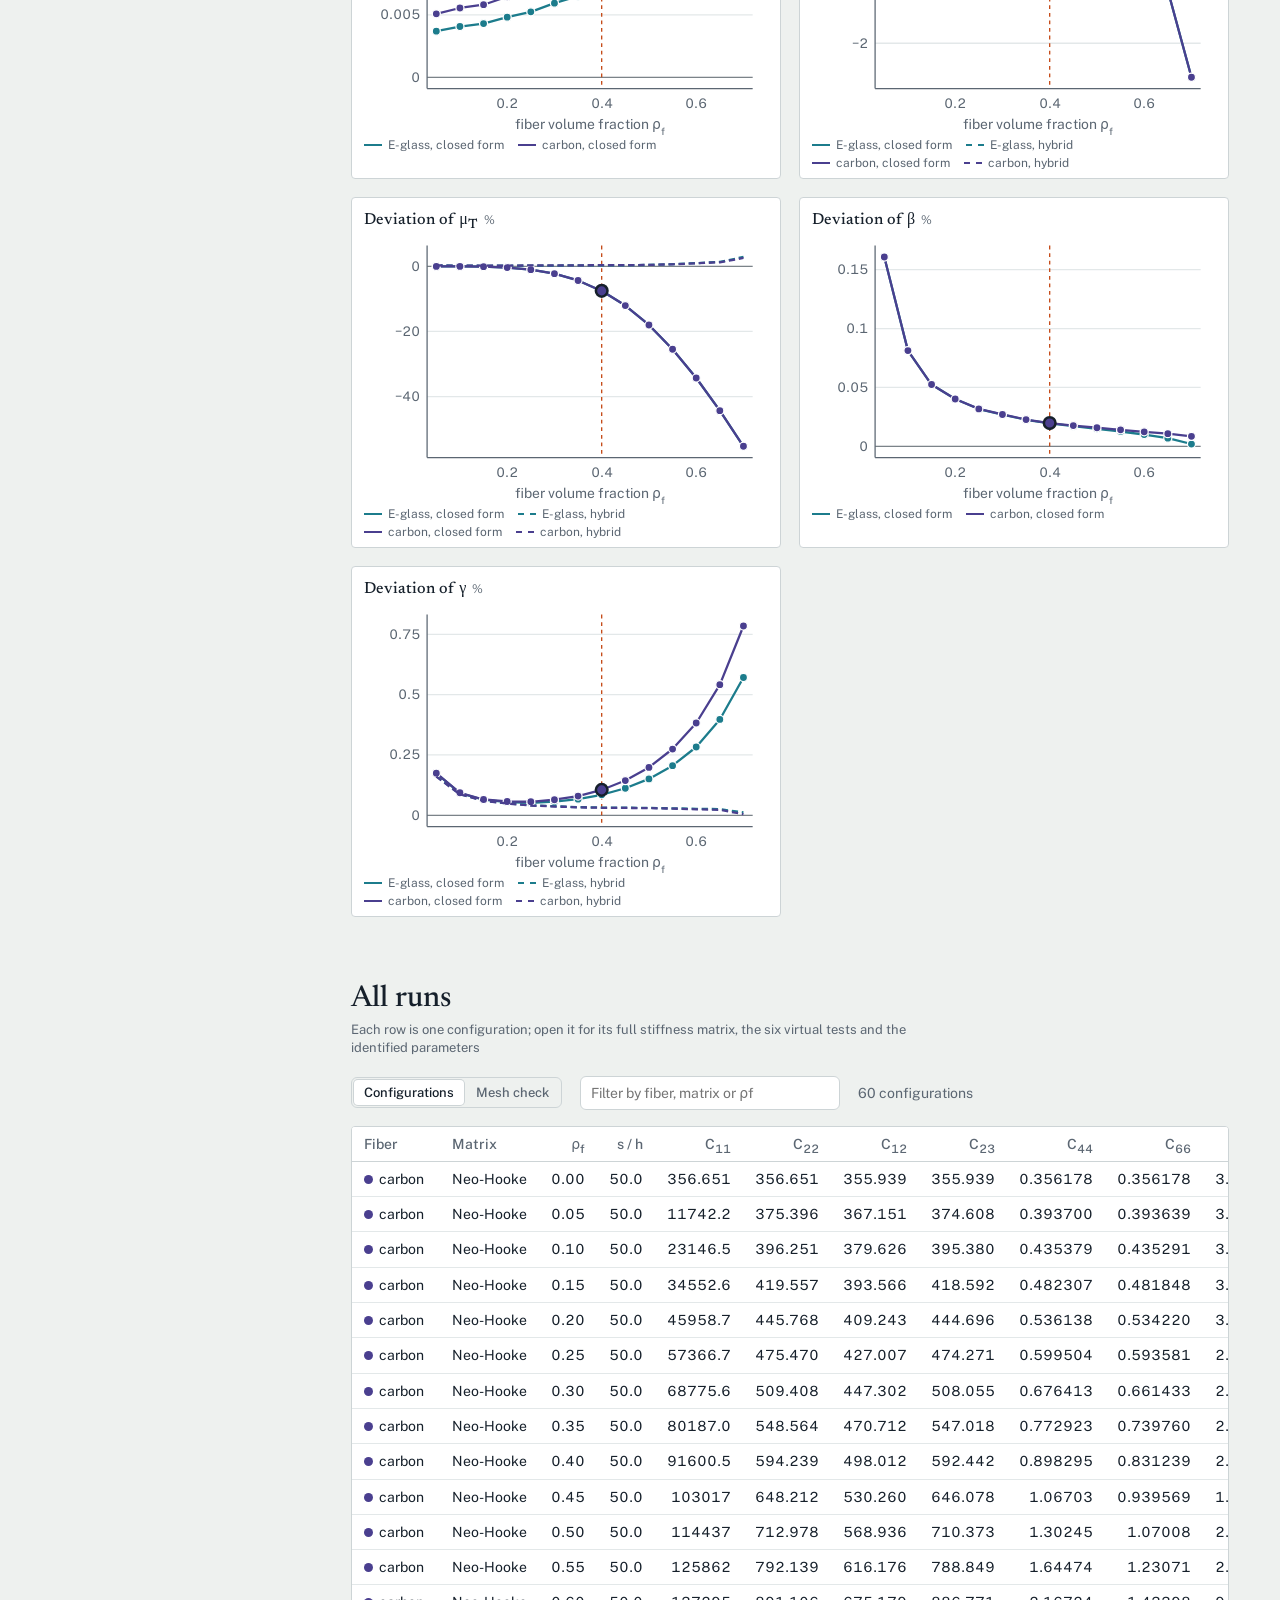
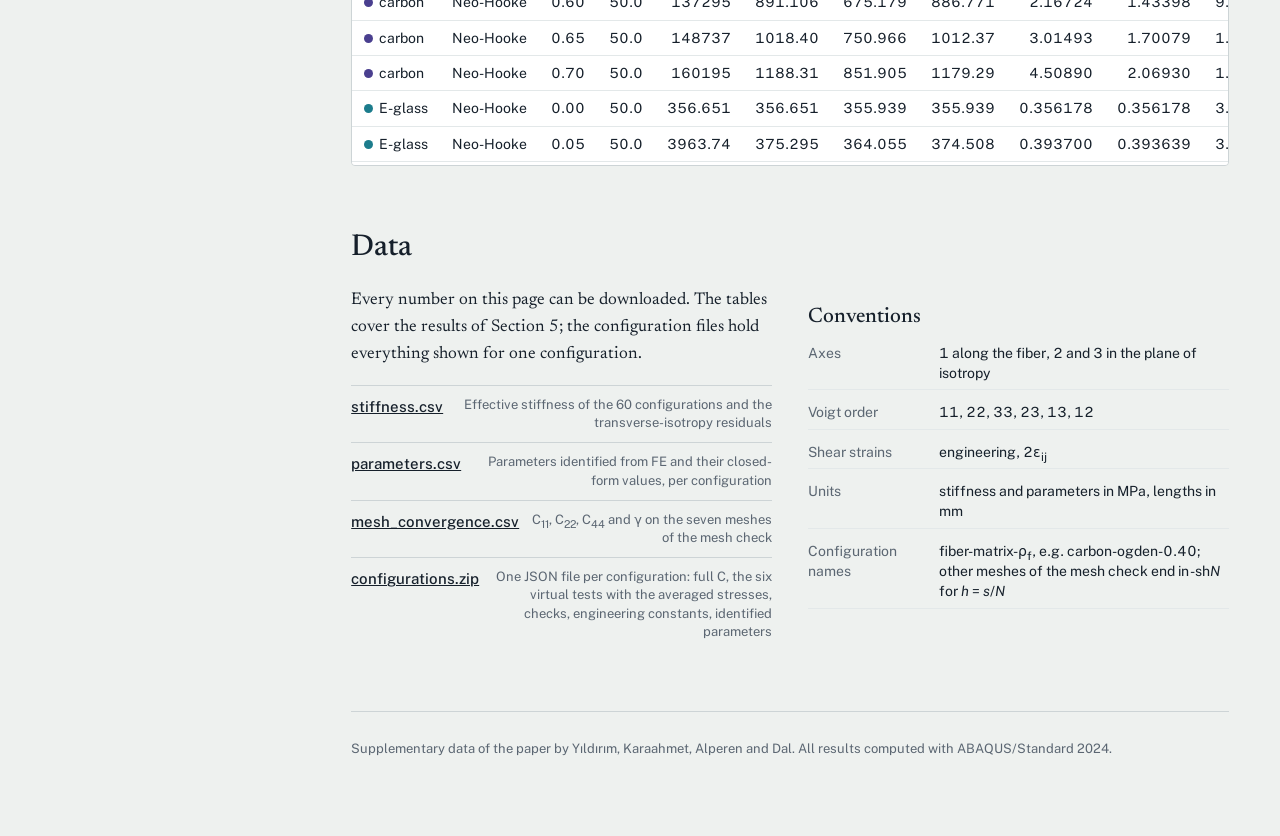
==== commit 0d0143a6: "Transverse-isotropy check as the paper's residual table (maxima per constituent pair) instead of thr" ====
--- a/docs/index.html
+++ b/docs/index.html
@@ -101,7 +101,7 @@
 
   <section id="mesh" aria-labelledby="h-mesh">
     <h2 id="h-mesh"><span class="num">3</span>Mesh check</h2>
-    <p class="sec-ref">Paper, Fig. meshconv. Carbon fiber, Ogden matrix, seven element sizes from <i>s</i>/12.5 to <i>s</i>/100</p>
+    <p class="sec-ref">Paper, Section 5.1. Carbon fiber, Ogden matrix, seven element sizes from <i>s</i>/12.5 to <i>s</i>/100</p>
     <p>Magnitude of the change of each quantity relative to the finest mesh <i>h</i>&nbsp;=&nbsp;<i>s</i>/100, as in the paper. The dashed line is the selected size <i>s</i>/50; finer meshes lie in the shaded region.
       Halving it changes C<sub>11</sub> and &gamma; by at most 0.13&nbsp;% and C<sub>44</sub> by 0.17&nbsp;%.</p>
     <div class="grid g4" id="mesh-charts"></div>
@@ -114,10 +114,12 @@
       <label class="check"><input type="checkbox" id="logy" checked> Logarithmic stiffness axis</label>
     </div>
     <div class="grid g3" id="stiff-charts"></div>
-    <h3>Transverse-isotropy residuals</h3>
-    <p>e<sub>TI</sub> measures C<sub>22</sub>&nbsp;&minus;&nbsp;C<sub>23</sub>&nbsp;=&nbsp;2C<sub>44</sub>, e<sub>c</sub> the couplings that vanish
-      for a transversely isotropic material and e<sub>s</sub> the deviation from major symmetry (Eq. ti_checks), computed here from the stored matrices.</p>
-    <div class="grid g3" id="resid-charts"></div>
+    <h3>Is every C transversely isotropic?</h3>
+    <p>Yes, to numerical accuracy. The table checks the relations a transversely isotropic C must satisfy, as maxima over
+      all fiber volume fractions: e<sub>TI</sub> measures C<sub>22</sub>&nbsp;&minus;&nbsp;C<sub>23</sub>&nbsp;=&nbsp;2C<sub>44</sub>,
+      e<sub>c</sub> the components that must vanish and e<sub>s</sub> the deviation from major symmetry, each relative to the diagonal
+      (paper, Sections&nbsp;3.4 and 5.2). The values of each configuration are in its detail view.</p>
+    <div class="scroll"><table class="resid" id="resid-table"></table></div>
   </section>
 
   <section id="parameters" aria-labelledby="h-params">
@@ -131,7 +133,7 @@
 
   <section id="hybrid" aria-labelledby="h-hybrid">
     <h2 id="h-hybrid"><span class="num">6</span>Closed form and hybrid against FE</h2>
-    <p class="sec-ref">Paper, Section 5.5, Tables lawdev and nn</p>
+    <p class="sec-ref">Paper, Section 5.5</p>
     <p>Relative deviation of the closed form (solid) and of the hybrid model, closed form plus neural-network correction (dashed), from the identified
       parameters. The network corrects &mu;<sub>L</sub>, &mu;<sub>T</sub> and &gamma;; &lambda; and &beta; keep the closed form.</p>
     <div class="grid g3" id="dev-charts"></div>
--- a/docs/style.css
+++ b/docs/style.css
@@ -172,6 +172,11 @@
 .legend i.dotkey { width: 8px; height: 8px; border: 0; border-radius: 50%; }
 .legend i.dash { border-top-style: dashed; }
 
+.resid { font-variant-numeric: tabular-nums; background: var(--surface); border: 1px solid var(--rule); border-radius: 4px; }
+.resid th, .resid td { padding: 8px 14px; text-align: right; white-space: nowrap; border-bottom: 1px solid var(--grid); }
+.resid thead th { font-weight: 500; color: var(--muted); }
+.resid th.l { text-align: left; font-weight: 500; }
+
 /* run table */
 .toolbar input[type=search] { font: 14px var(--sans); padding: 8px 10px; border: 1px solid var(--rule); border-radius: 6px; background: var(--surface); color: var(--ink); min-width: 260px; }
 .table-wrap { overflow-x: auto; border: 1px solid var(--rule); border-radius: 4px; background: var(--surface); max-height: 640px; }
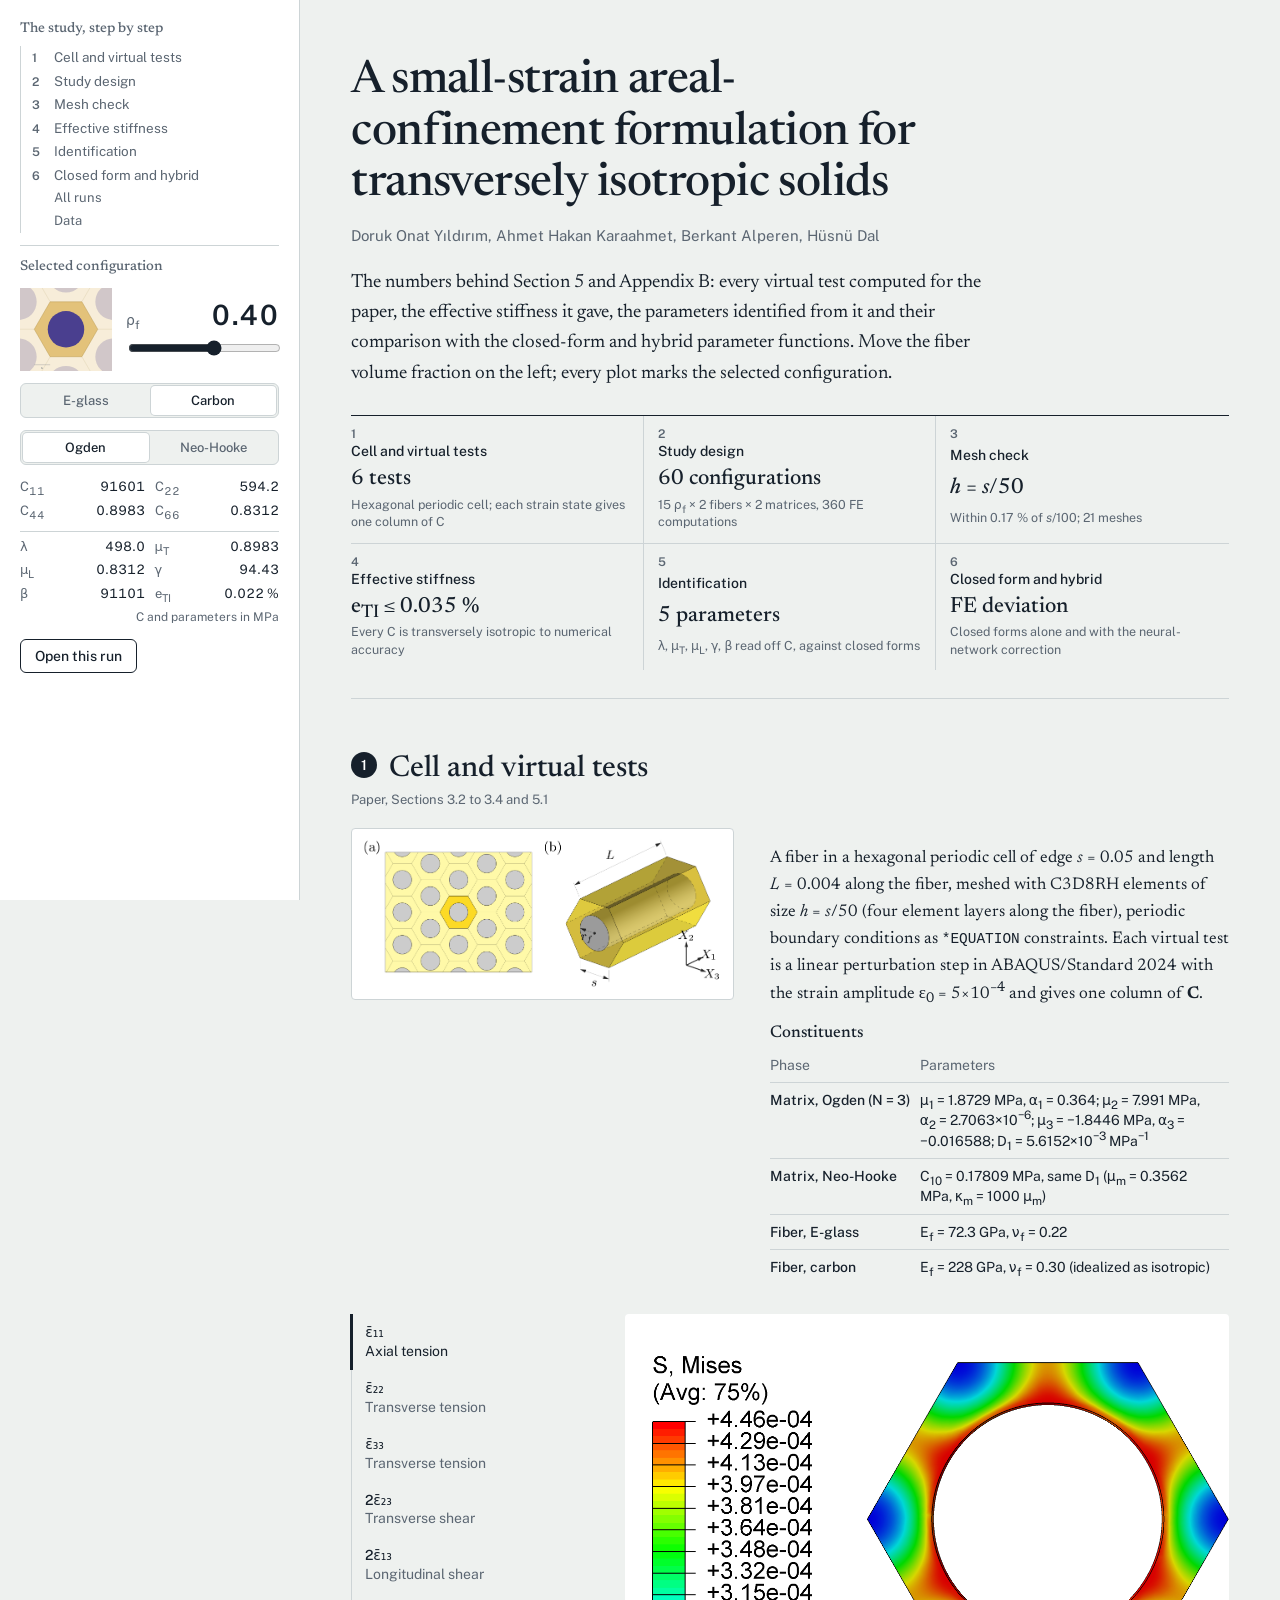
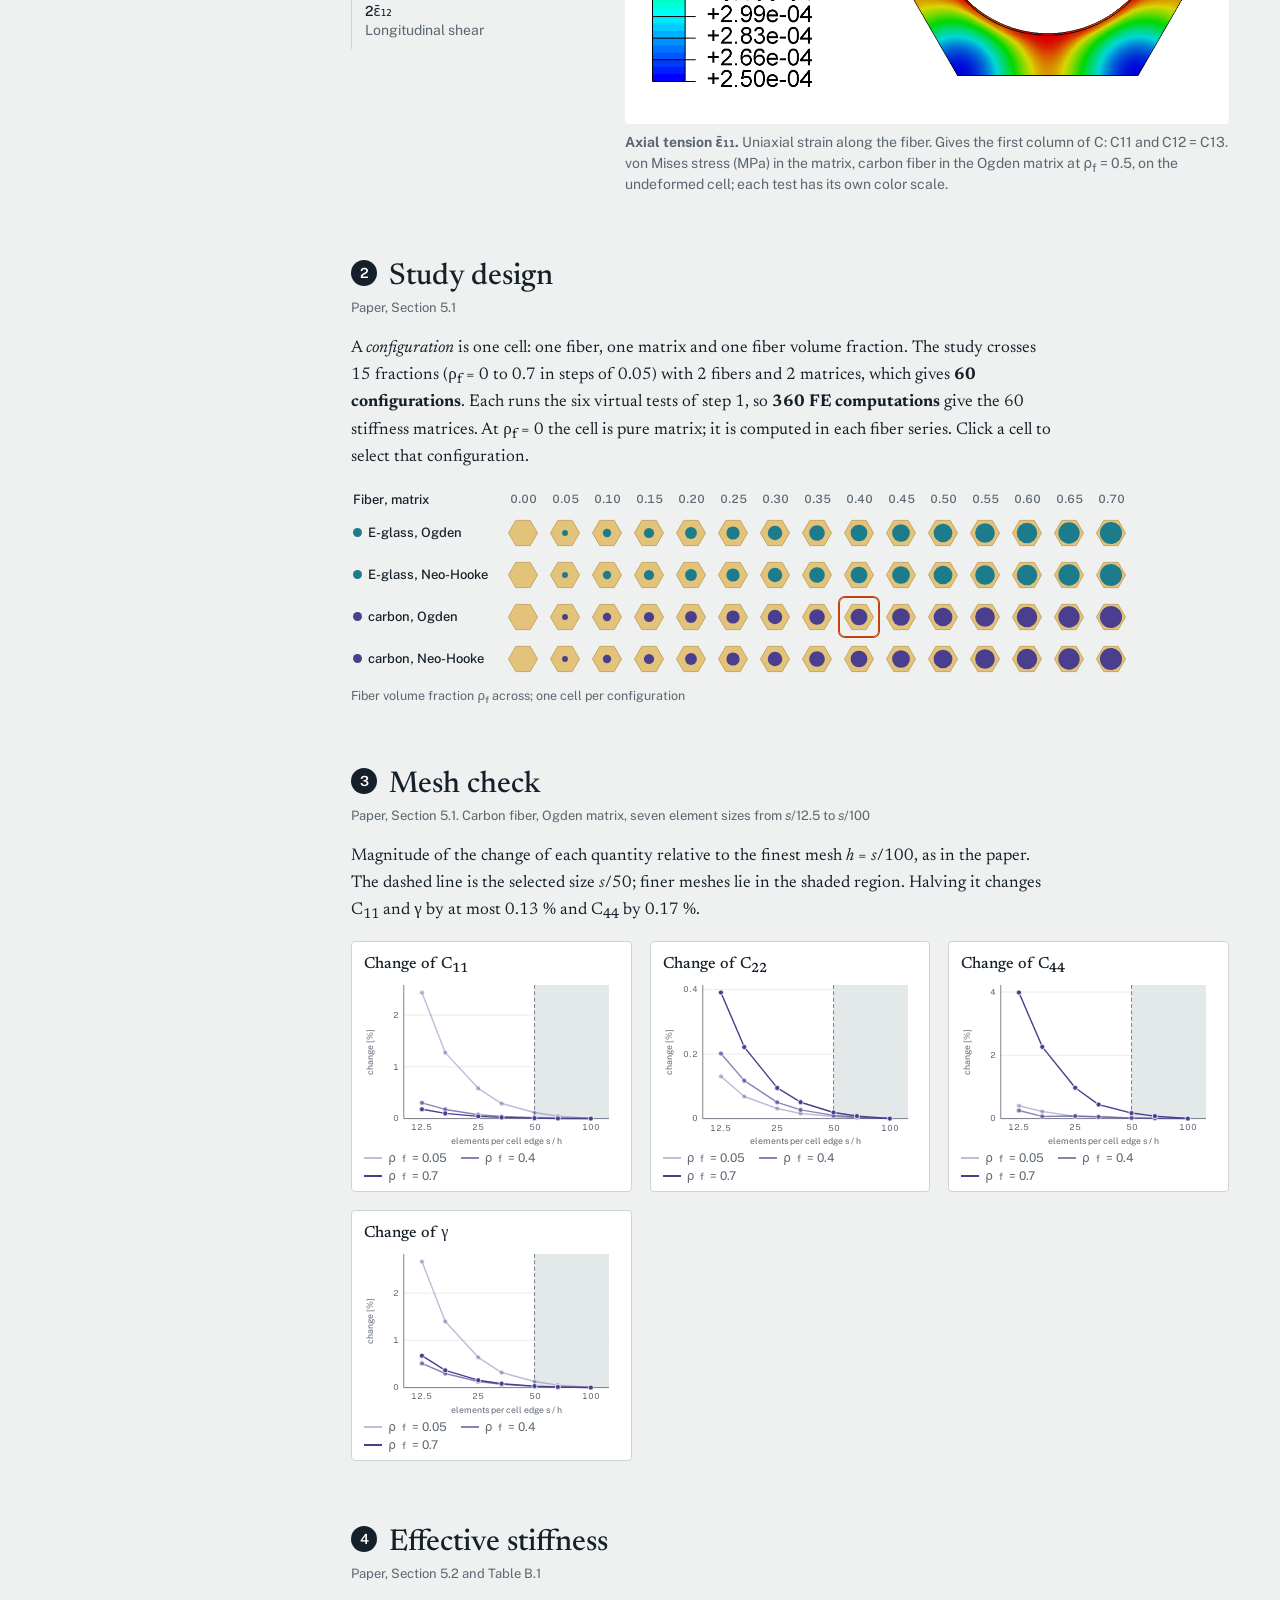
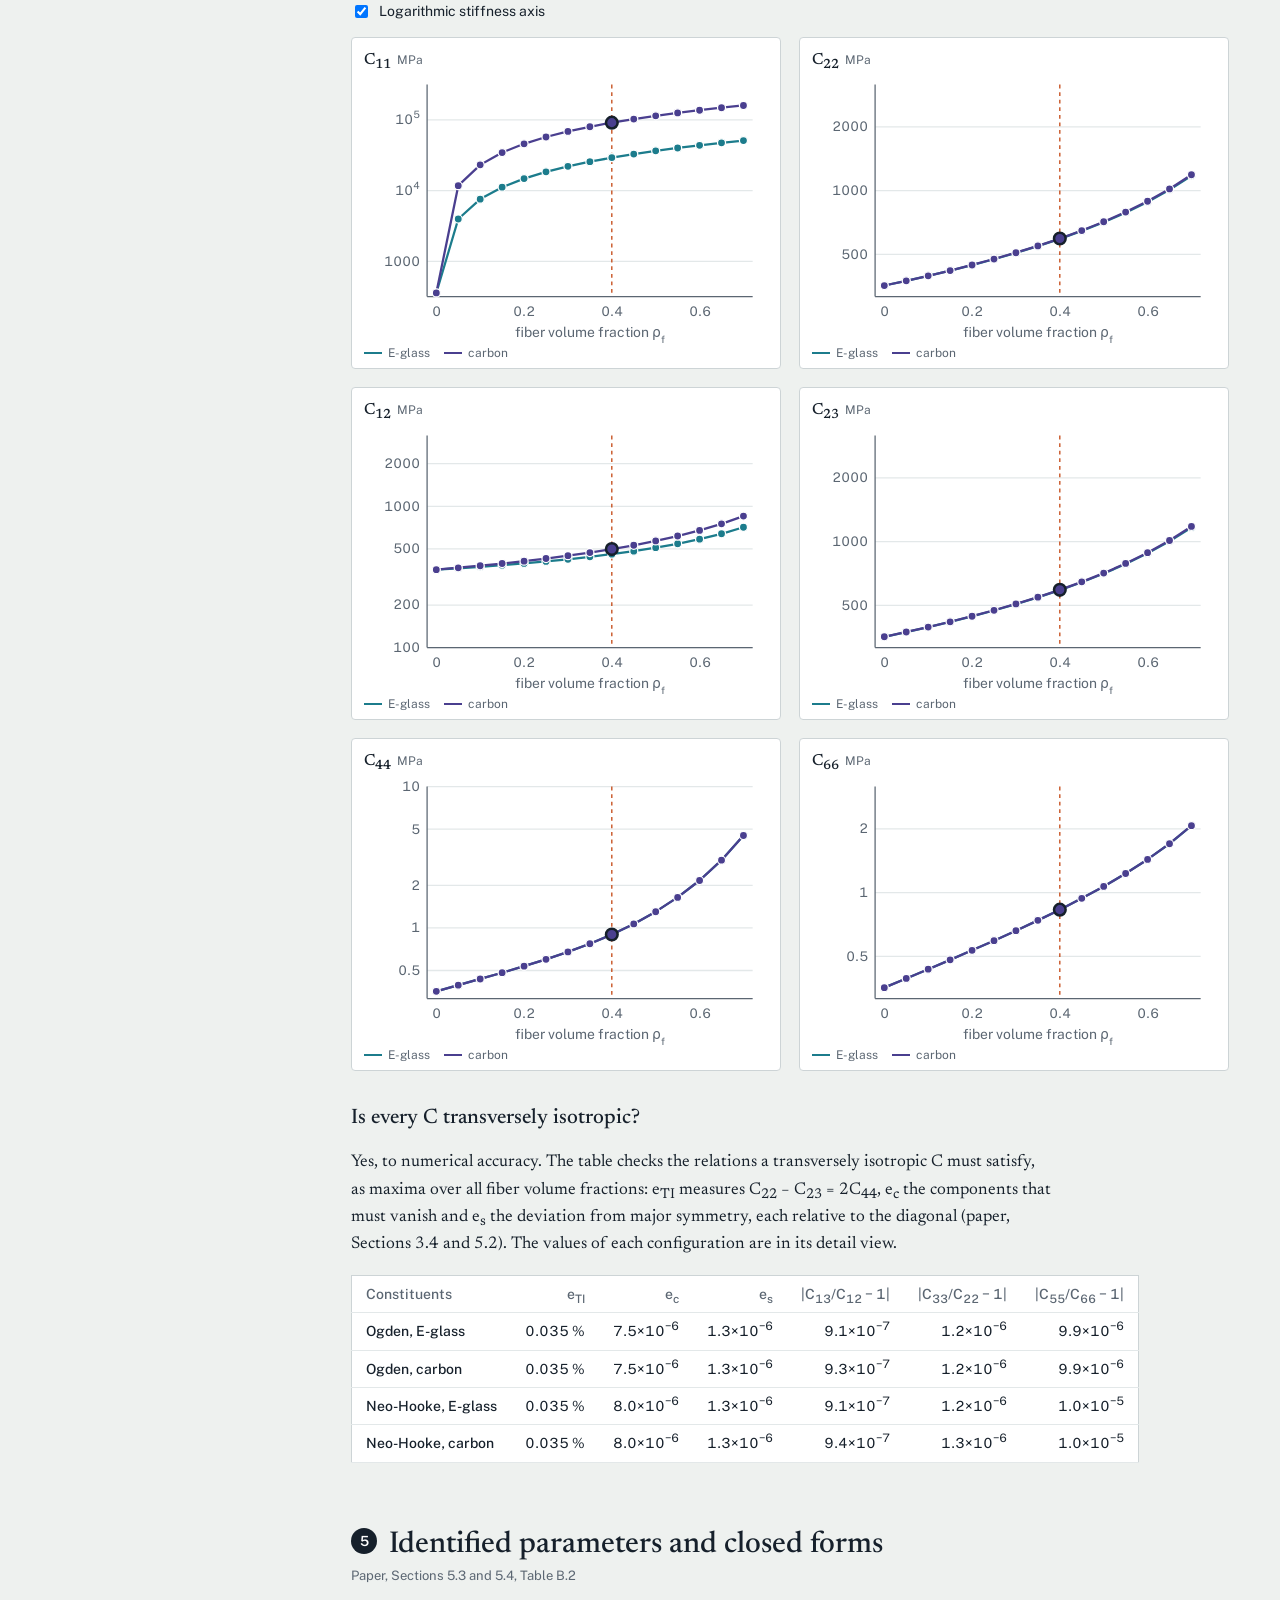
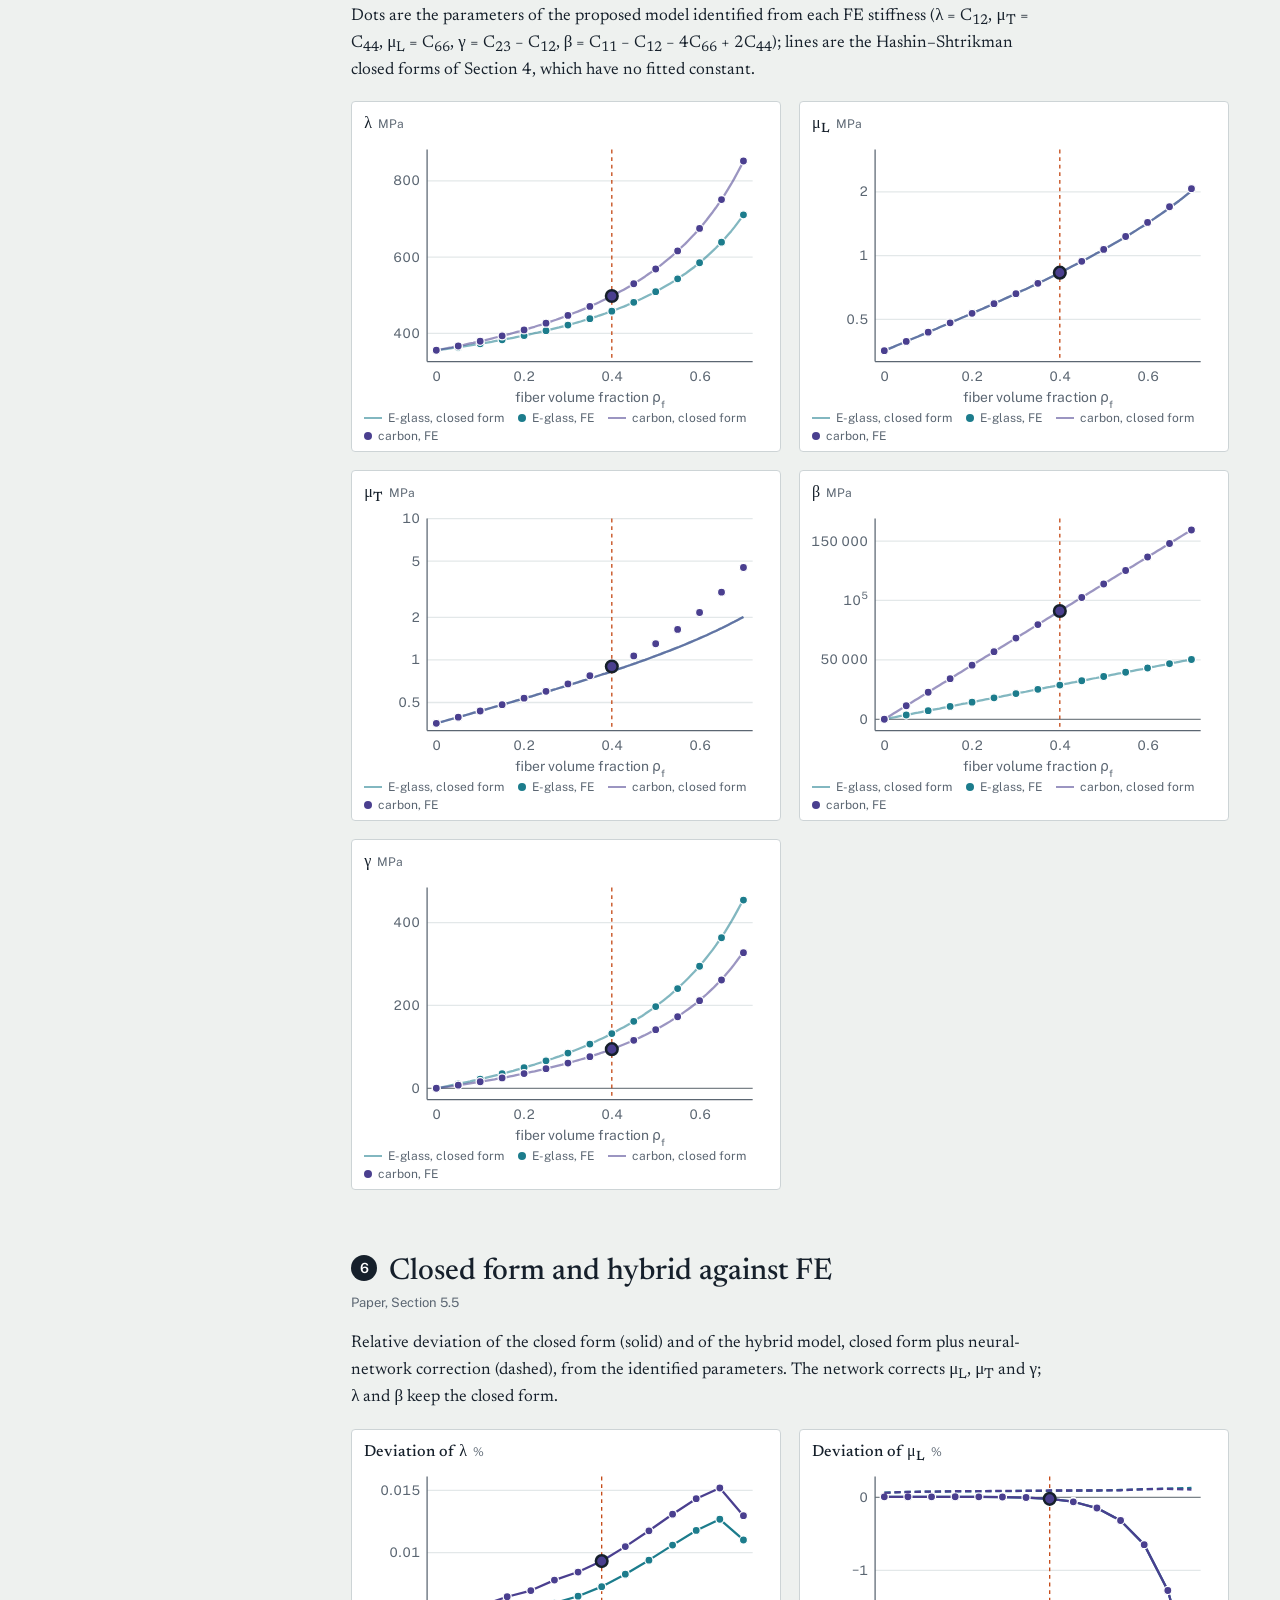
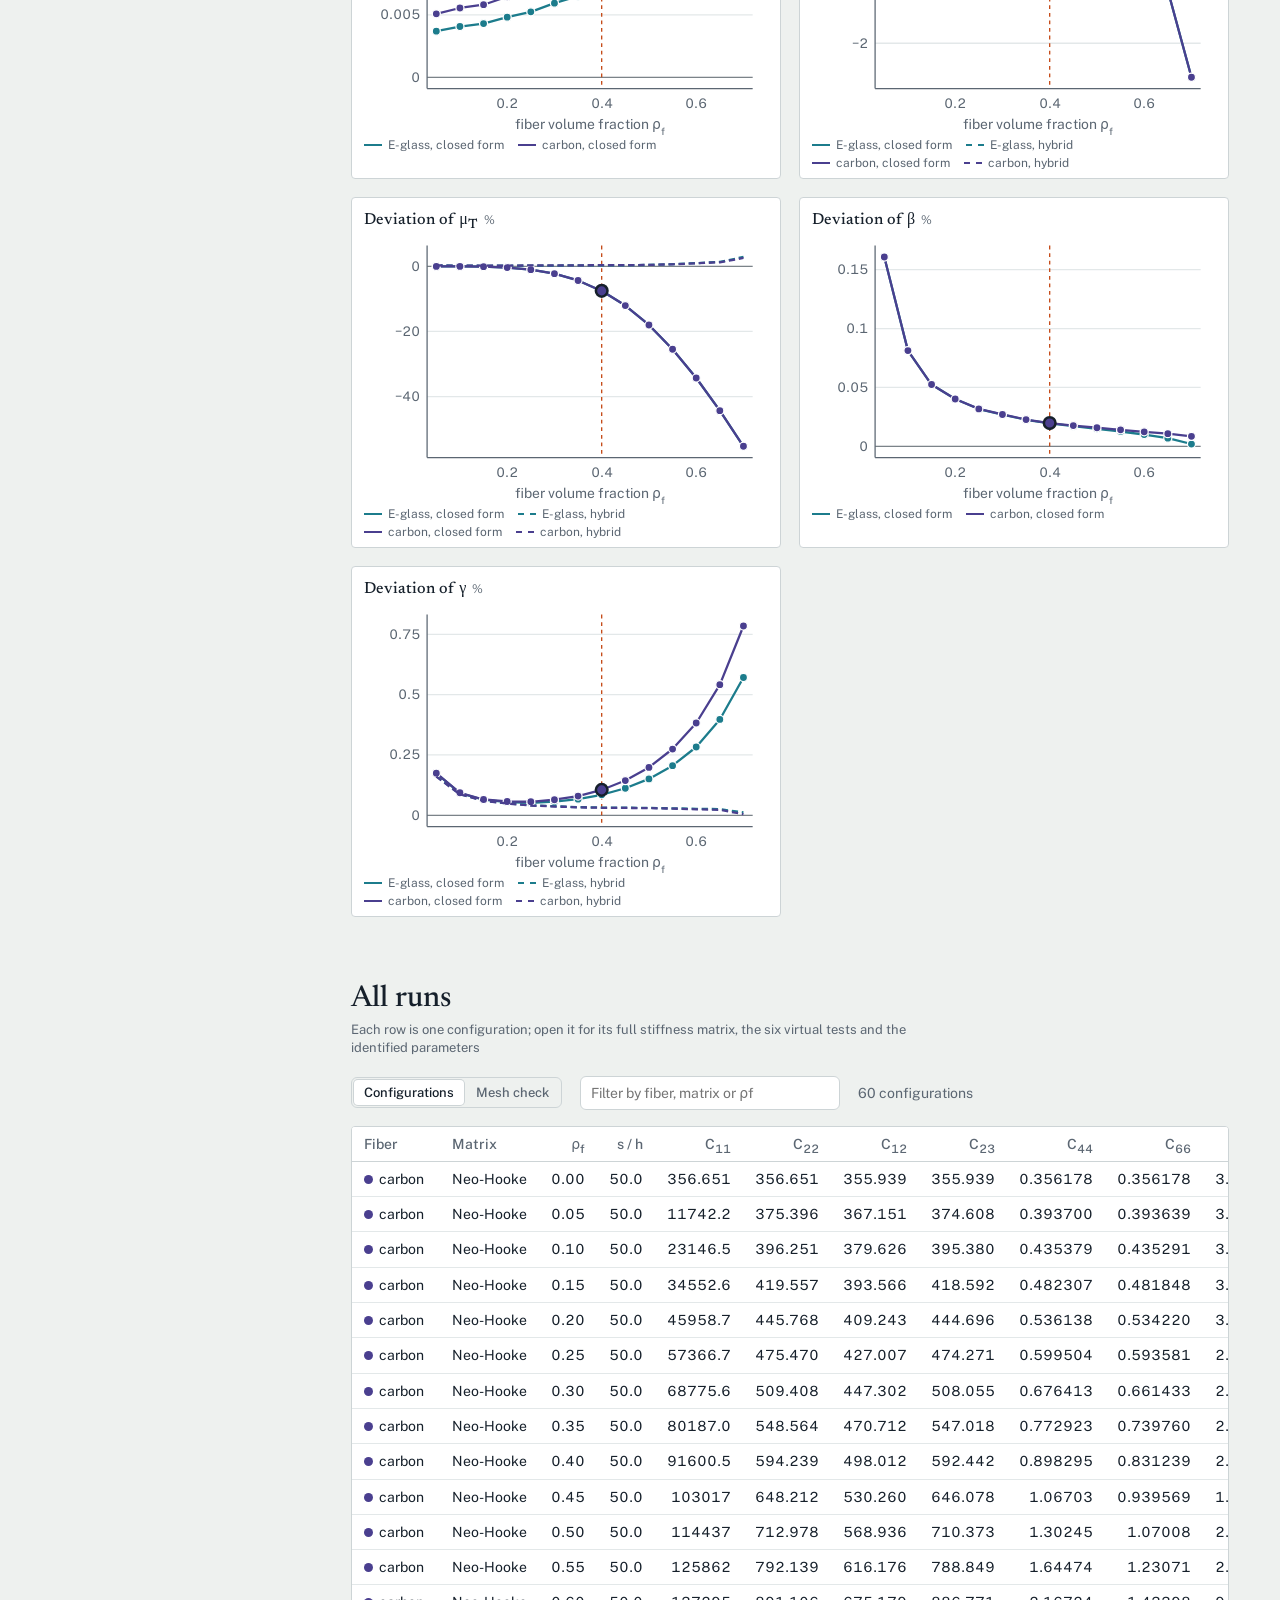
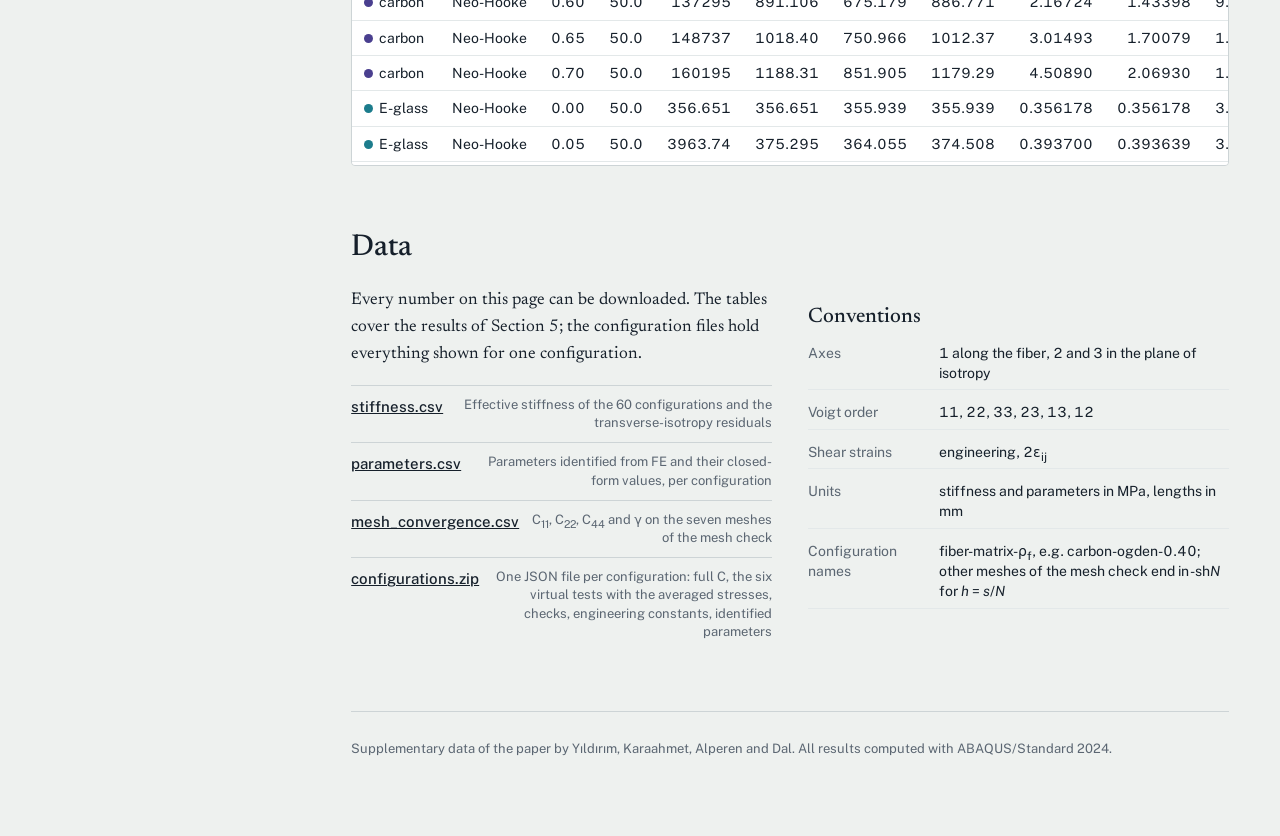
==== commit e02006f2: "Compact rail: cell beside the rho_f slider, tighter step list, two-column readout; fits a 700 px hig" ====
--- a/docs/index.html
+++ b/docs/index.html
@@ -30,11 +30,13 @@
       </ol>
     </nav>
     <p class="rail-title">Selected configuration</p>
-    <svg id="cell" class="cell" viewBox="-1.45 -1.3 2.9 2.6" role="img" aria-label="Cross-section of the periodic hexagonal cell at the selected fiber volume fraction"></svg>
-    <div class="control">
-      <label for="rho">Fiber volume fraction <span class="sym">&rho;<sub>f</sub></span></label>
-      <output id="rho-out" for="rho">0.40</output>
-      <input id="rho" type="range" min="0" max="14" step="1" value="8">
+    <div class="sel-head">
+      <svg id="cell" class="cell" viewBox="-1.45 -1.3 2.9 2.6" role="img" aria-label="Cross-section of the periodic hexagonal cell at the selected fiber volume fraction"></svg>
+      <div class="control">
+        <label for="rho"><span class="sym">&rho;<sub>f</sub></span></label>
+        <output id="rho-out" for="rho">0.40</output>
+        <input id="rho" type="range" min="0" max="14" step="1" value="8" aria-label="Fiber volume fraction">
+      </div>
     </div>
     <div class="control seg" role="radiogroup" aria-label="Fiber">
       <button type="button" data-fiber="E-glass" role="radio">E-glass</button>
--- a/docs/style.css
+++ b/docs/style.css
@@ -46,7 +46,9 @@
 
 /* rail: the cell is the instrument that drives the page */
 .rail { position: sticky; top: 0; height: 100vh; border-right: 1px solid var(--rule); background: var(--surface); overflow-y: auto; }
-.rail-inner { padding: 28px 24px 32px; display: flex; flex-direction: column; gap: 18px; font-family: var(--sans); font-size: 14px; }
+.rail-inner { padding: 20px 20px 20px; display: flex; flex-direction: column; gap: 12px; font-family: var(--sans); font-size: 14px; }
+.sel-head { display: grid; grid-template-columns: 92px minmax(0, 1fr); gap: 14px; align-items: center; }
+.rail .sel-head .cell { max-width: none; margin: 0; }
 .rail-title { margin: 0; font: 500 15px/1.3 var(--serif); color: var(--muted); }
 .cell { width: 100%; height: auto; display: block; }
 .cell .tile { fill: var(--matrix); stroke: var(--matrix-edge); stroke-width: 0.012; opacity: 0.28; }
@@ -63,7 +65,8 @@
 .seg button { flex: 1; font: 500 13px/1 var(--sans); padding: 8px 10px; border: 0; border-radius: 4px; background: transparent; color: var(--muted); cursor: pointer; }
 .seg button[aria-checked="true"] { background: var(--surface); color: var(--ink); box-shadow: 0 0 0 1px var(--rule); }
 .seg.small button { padding: 6px 10px; }
-.readout { margin: 0; display: grid; grid-template-columns: auto 1fr; gap: 4px 14px; font-variant-numeric: tabular-nums; }
+.readout { margin: 0; display: grid; grid-template-columns: auto 1fr auto 1fr; gap: 3px 10px; font-size: 13px; font-variant-numeric: tabular-nums; }
+.readout .unit { grid-column: 1 / -1; font-size: 12px; text-align: right; }
 .readout dt { color: var(--muted); }
 .readout dd { margin: 0; text-align: right; }
 .readout .sep { grid-column: 1 / -1; border-top: 1px solid var(--rule); margin: 6px 0 2px; }
@@ -72,13 +75,14 @@
 
 /* step navigator */
 .steps ol { list-style: none; margin: 8px 0 0; padding: 0; border-left: 1px solid var(--rule); }
-.steps a { display: flex; gap: 10px; align-items: baseline; padding: 5px 10px; margin-left: -1px; border-left: 2px solid transparent; color: var(--muted); text-decoration: none; line-height: 1.3; }
+.steps a { display: flex; gap: 10px; align-items: baseline; padding: 3px 10px; font-size: 13.5px; margin-left: -1px; border-left: 2px solid transparent; color: var(--muted); text-decoration: none; line-height: 1.3; }
 .steps a b { font: 600 12px/1 var(--sans); min-width: 12px; color: var(--muted); }
 .steps a:hover { color: var(--ink); }
 .steps a[aria-current] { border-left-color: var(--cursor); color: var(--ink); font-weight: 500; }
 .steps a[aria-current] b { color: var(--cursor); }
 .steps .aux a { padding-left: 32px; font-size: 13px; }
-.steps + .rail-title { border-top: 1px solid var(--rule); padding-top: 16px; }
+.steps + .rail-title { border-top: 1px solid var(--rule); padding-top: 12px; }
+.rail-title { font-size: 14px; }
 .rail .cell { max-width: 210px; margin: 0 auto; }
 
 /* main column */
@@ -223,11 +227,10 @@
 @media (max-width: 980px) {
   body { display: block; }
   .rail { position: sticky; top: 0; height: auto; z-index: 20; border-right: 0; border-bottom: 1px solid var(--rule); }
-  .rail-inner { padding: 8px 16px; display: grid; grid-template-columns: 58px 1fr 1fr; gap: 6px 12px; align-items: center; }
-  .rail-inner .control:not(.seg) { grid-column: 2 / -1; }
+  .rail-inner { padding: 8px 16px; display: grid; grid-template-columns: 1fr 1fr; gap: 6px 12px; align-items: center; }
+  .sel-head { grid-column: 1 / -1; grid-template-columns: 52px minmax(0, 1fr); }
   .rail-inner .seg button { padding: 6px 8px; }
   .rail-title, .readout, #open-current, .steps { display: none; }
-  .cell { grid-row: span 2; }
   .control output { font-size: 20px; }
   .split, .split.even, .tests { grid-template-columns: 1fr; }
   .test-tabs { flex-direction: row; overflow-x: auto; border-left: 0; border-bottom: 1px solid var(--rule); }
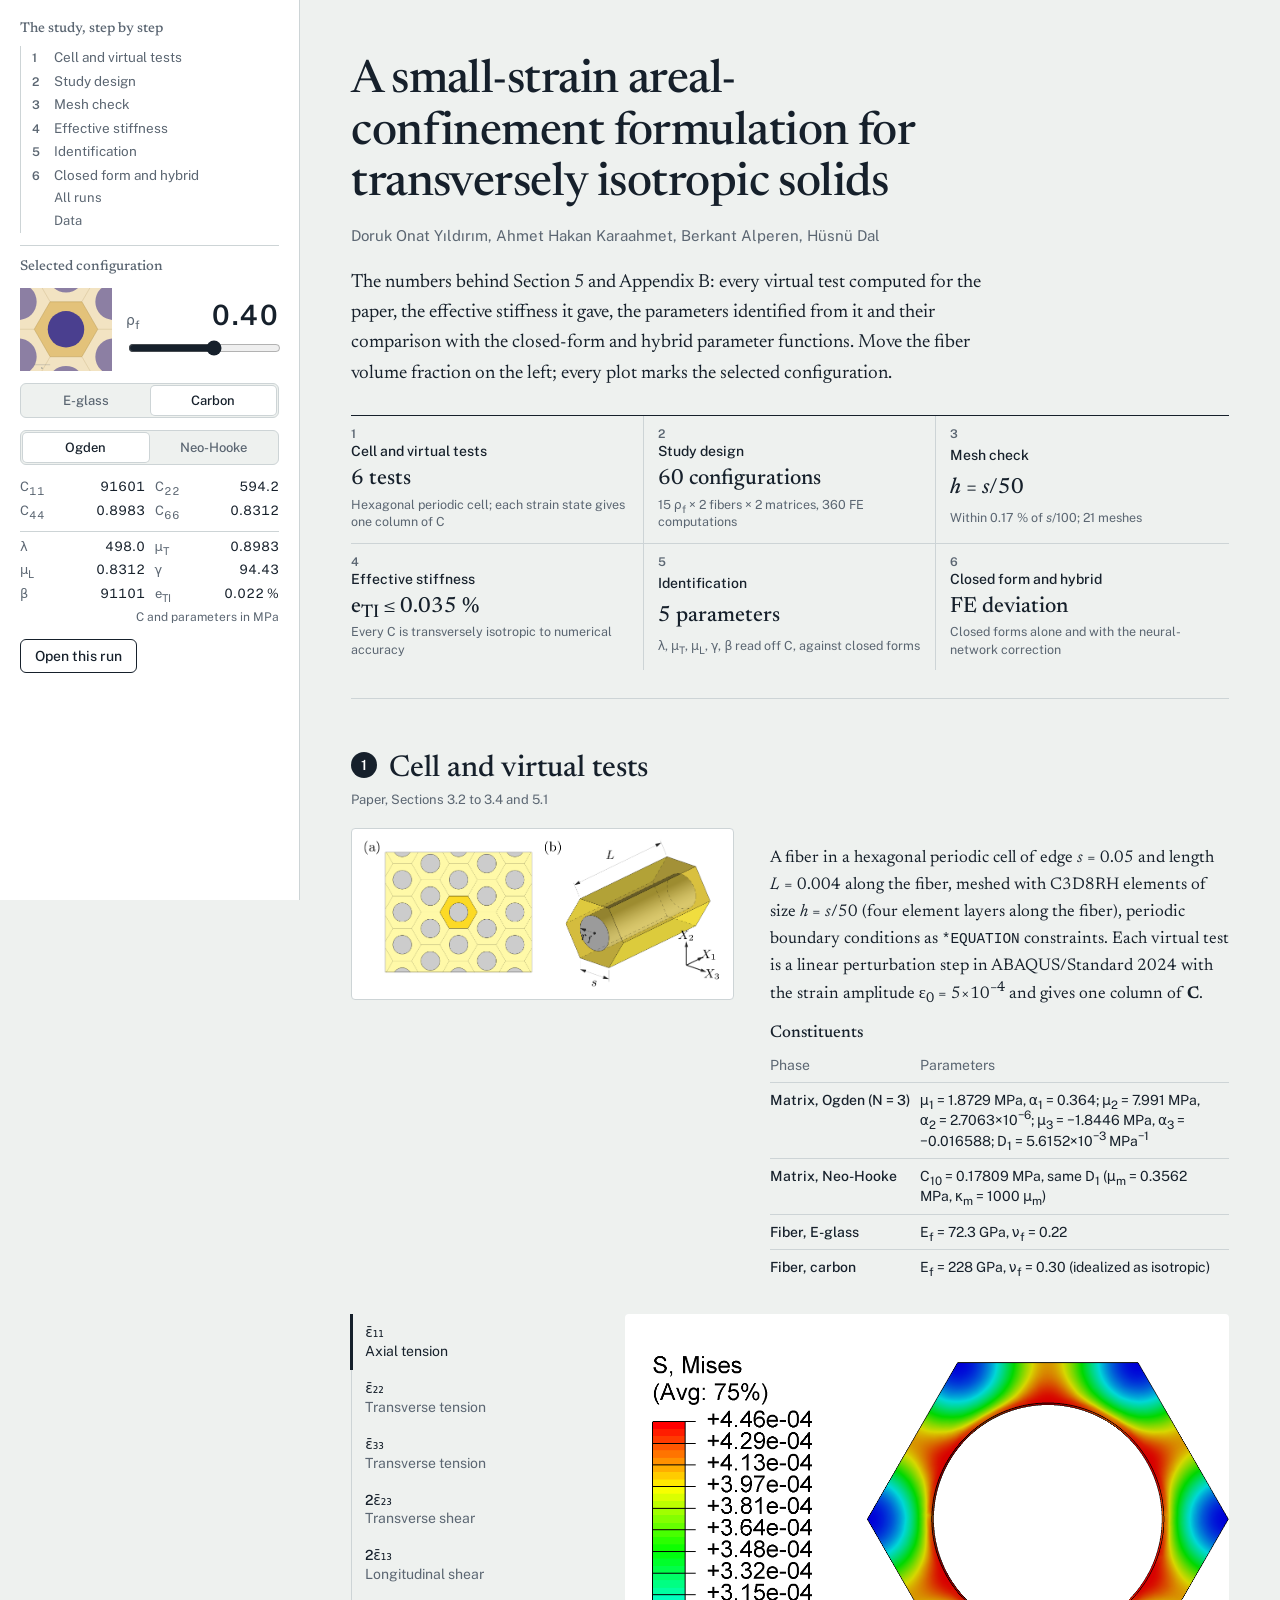
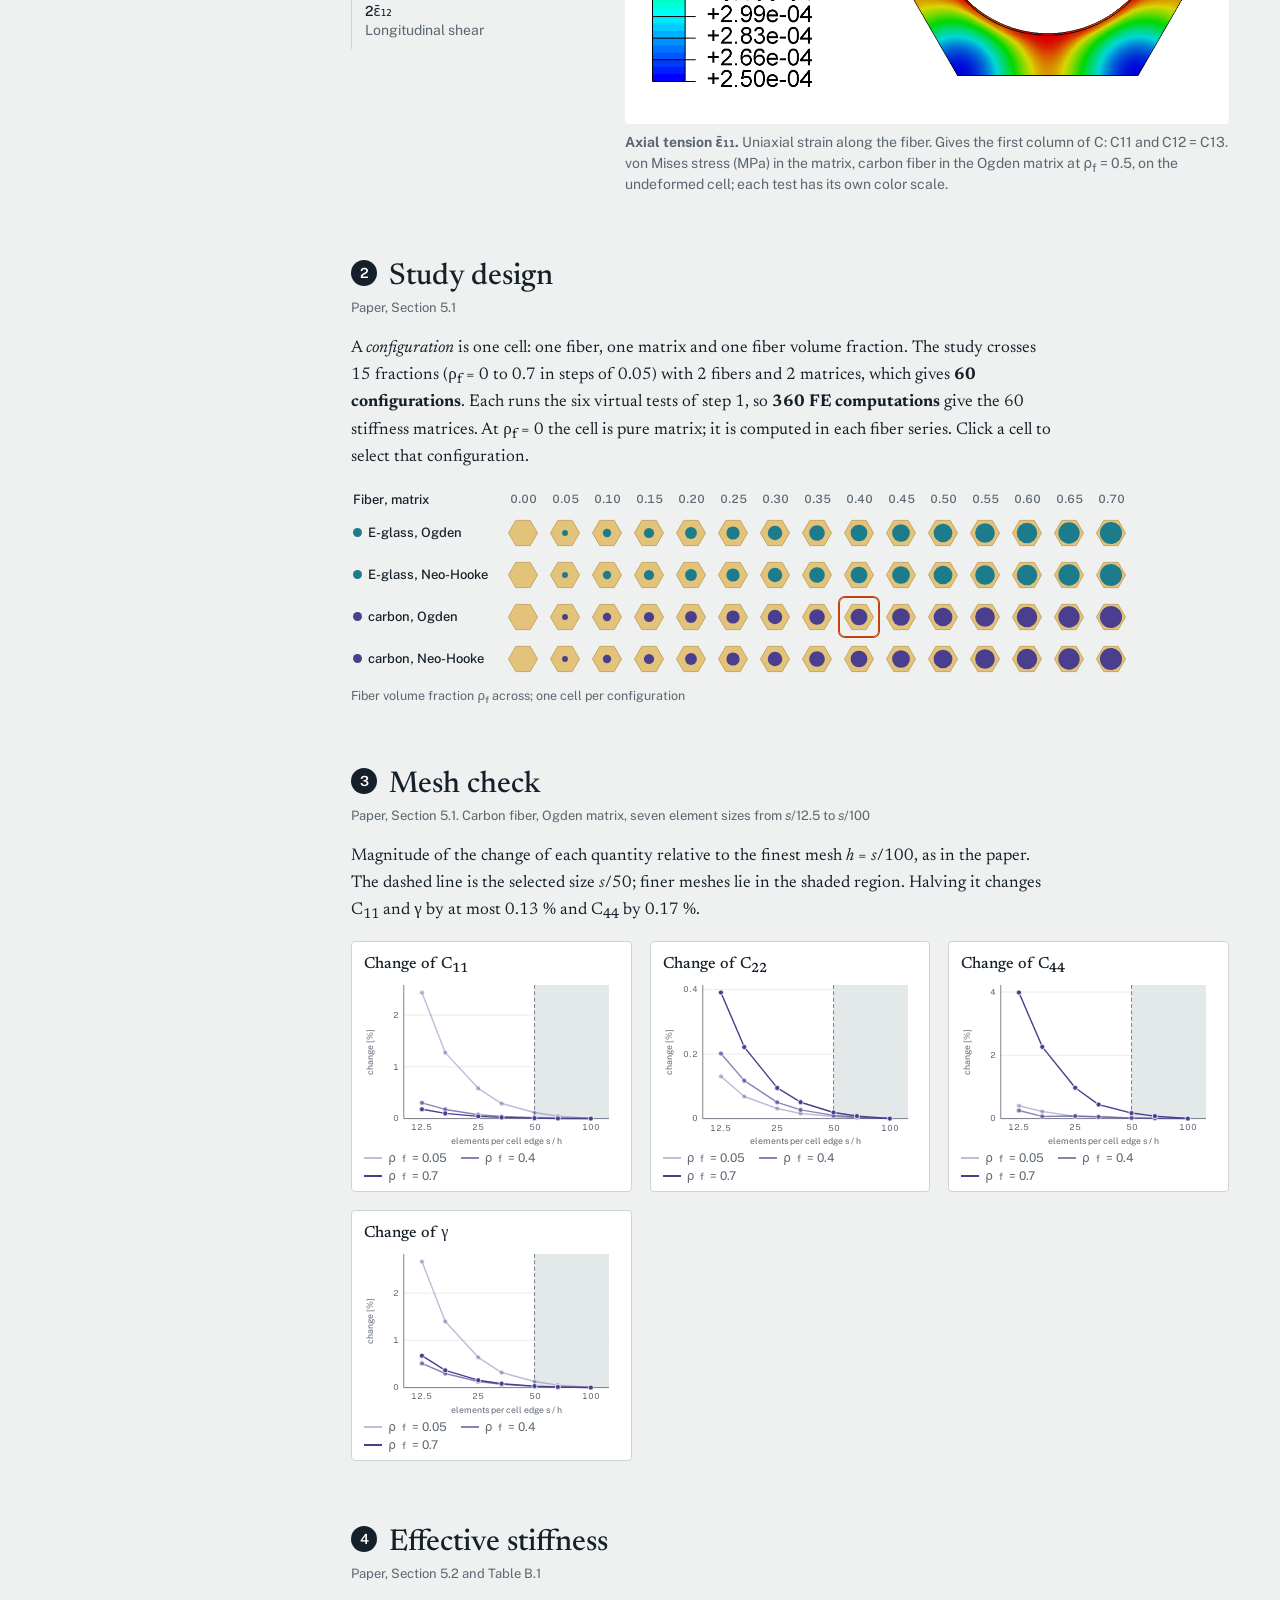
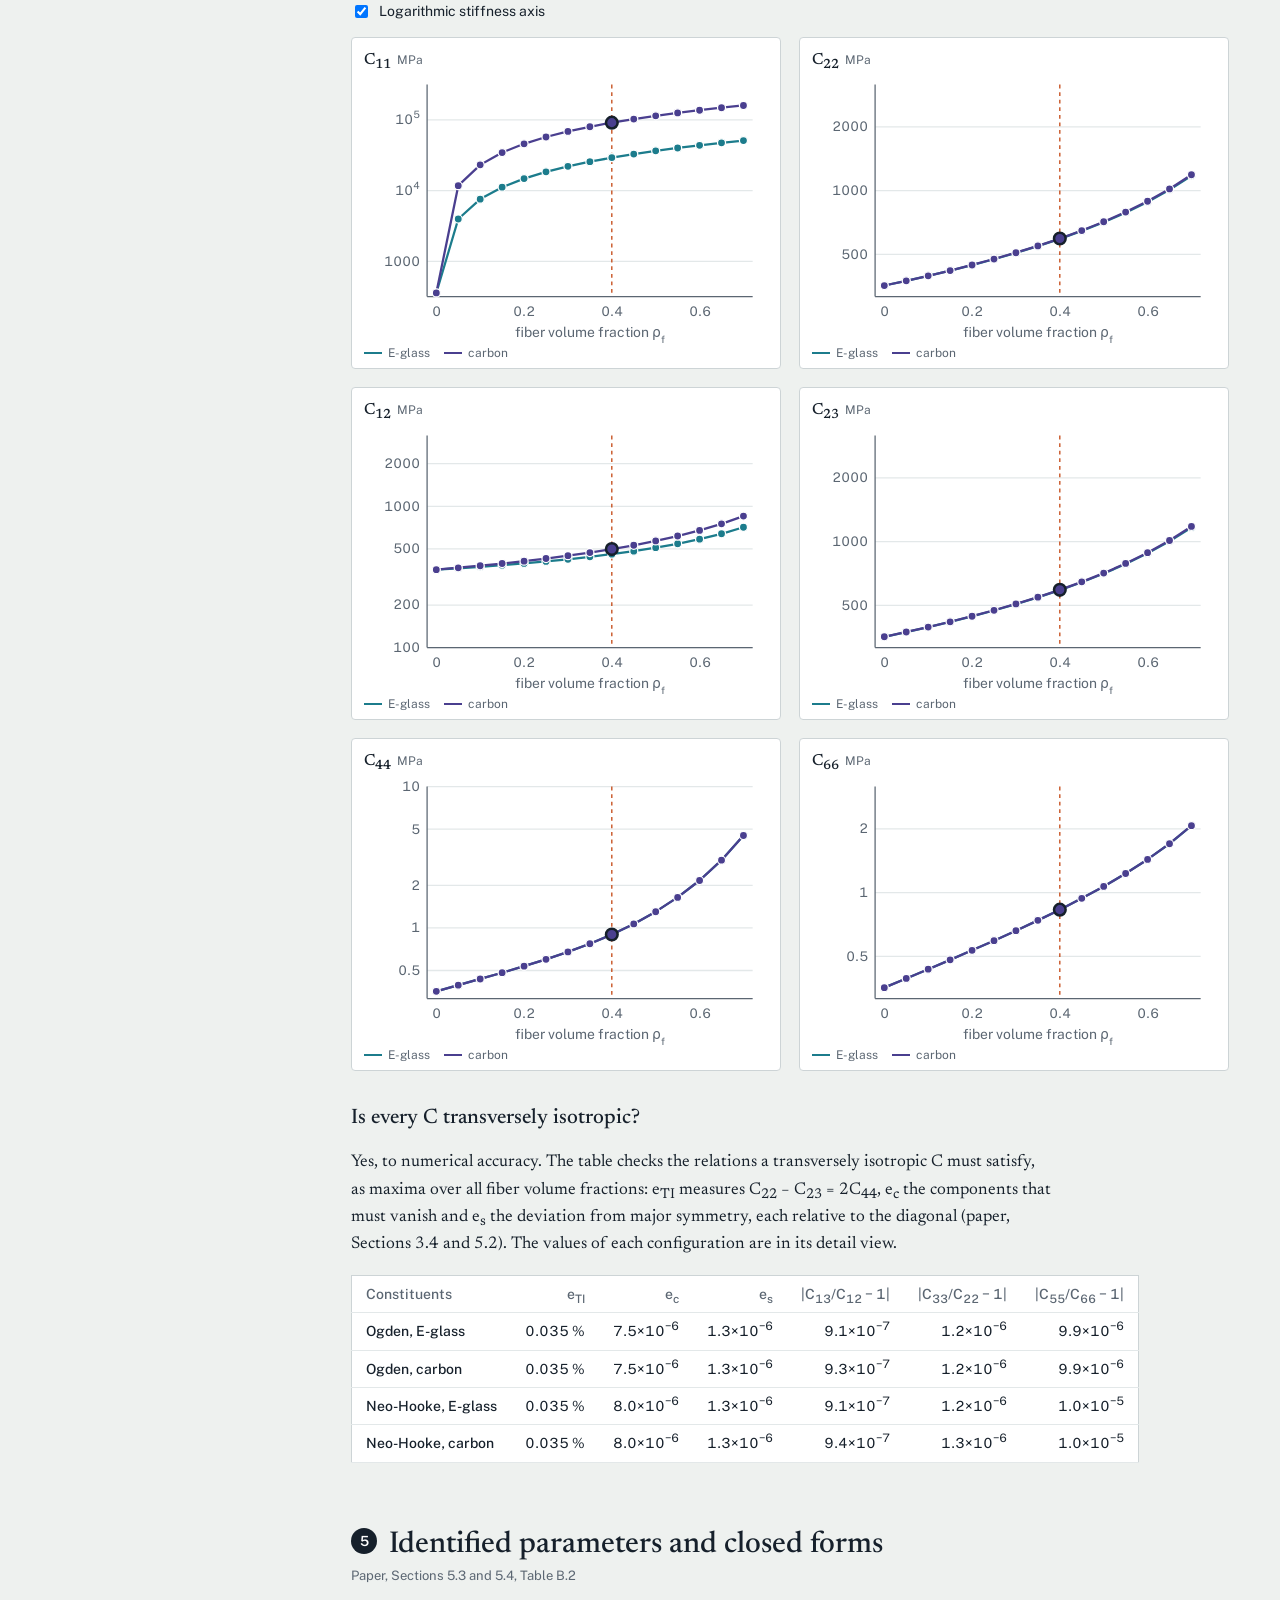
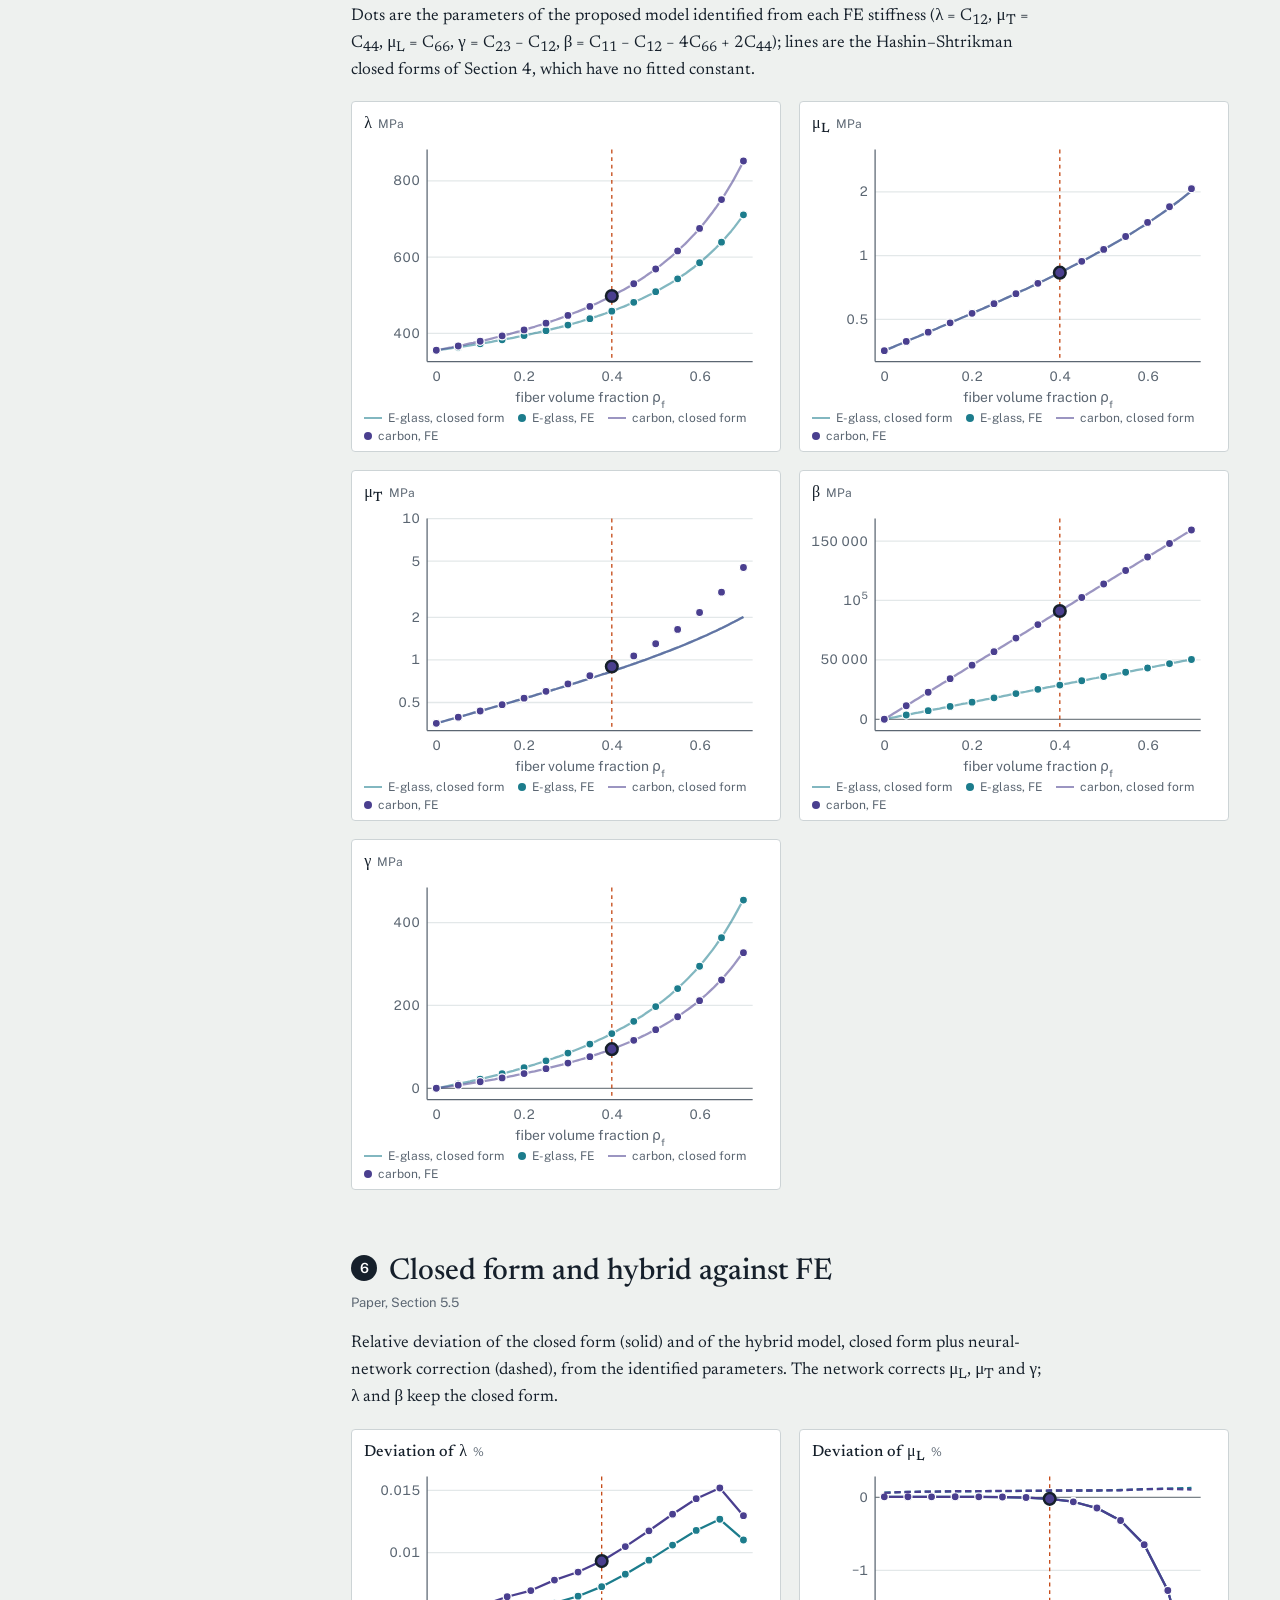
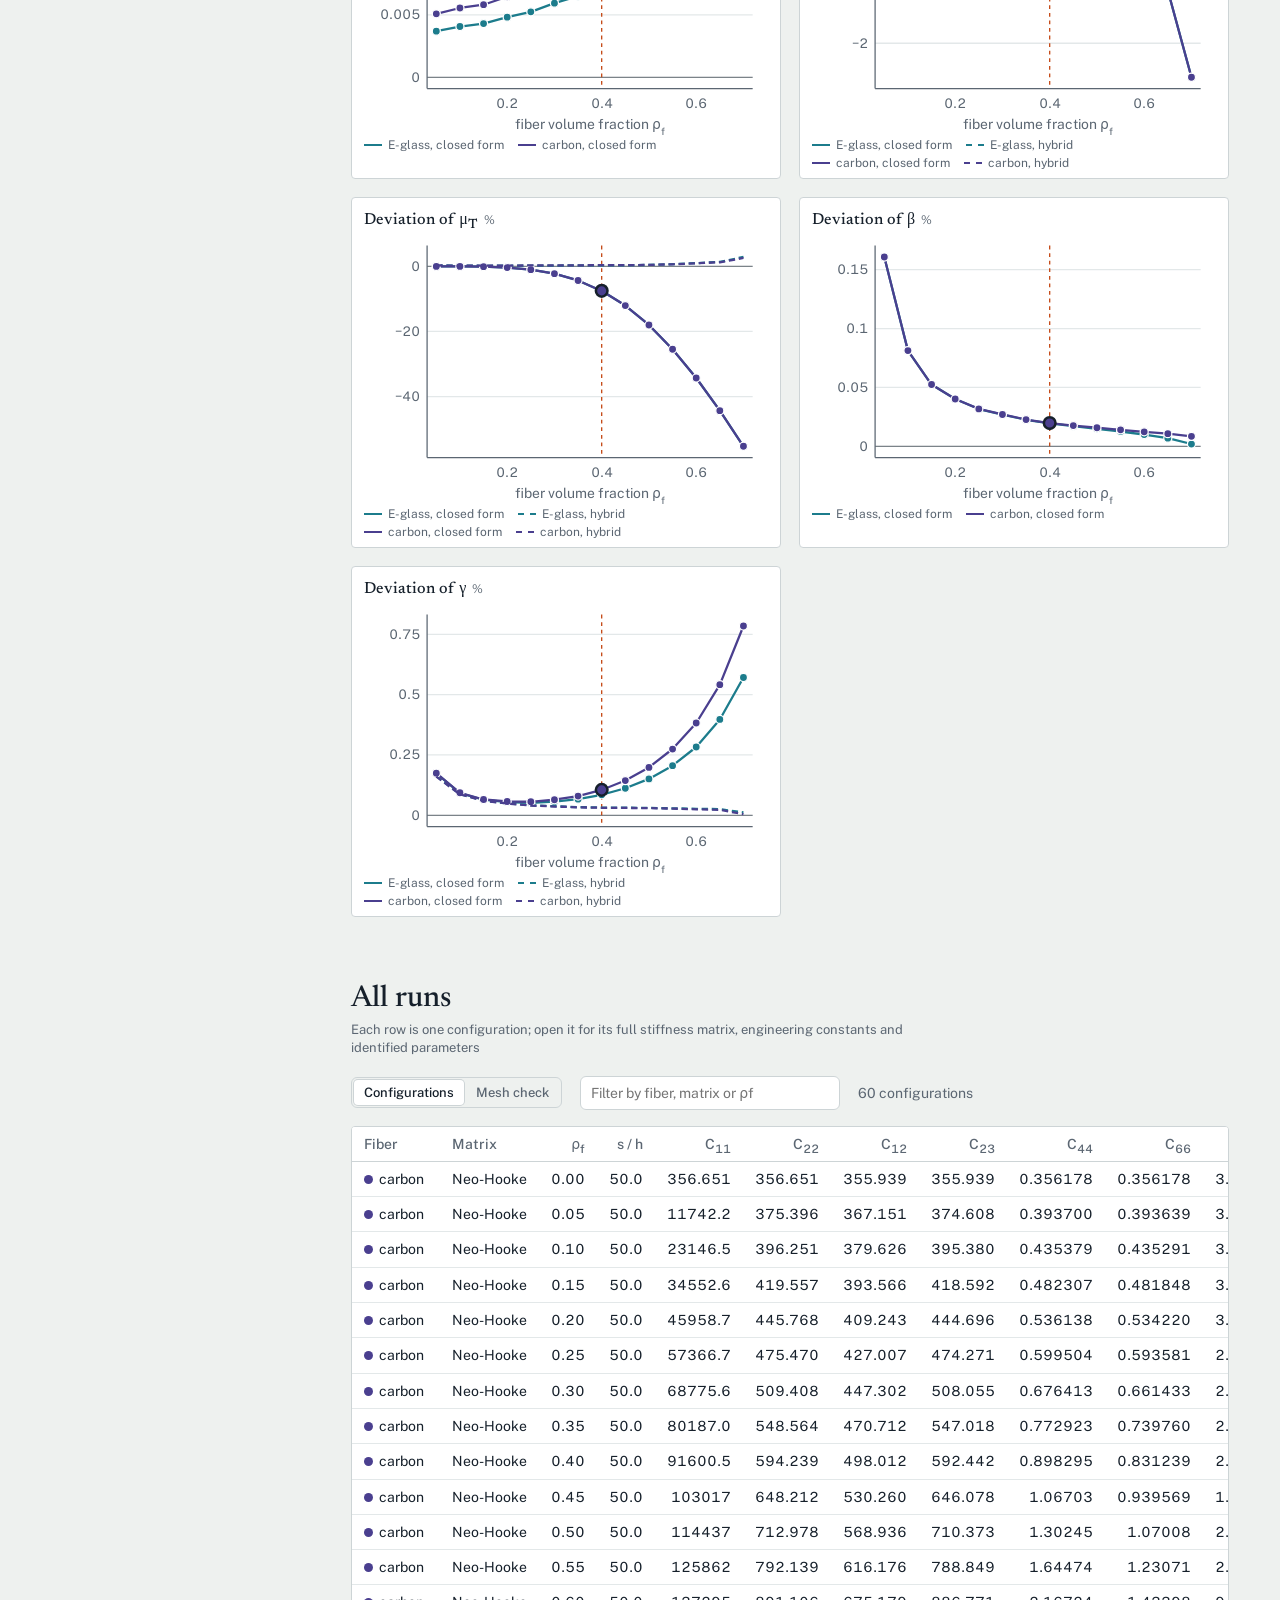
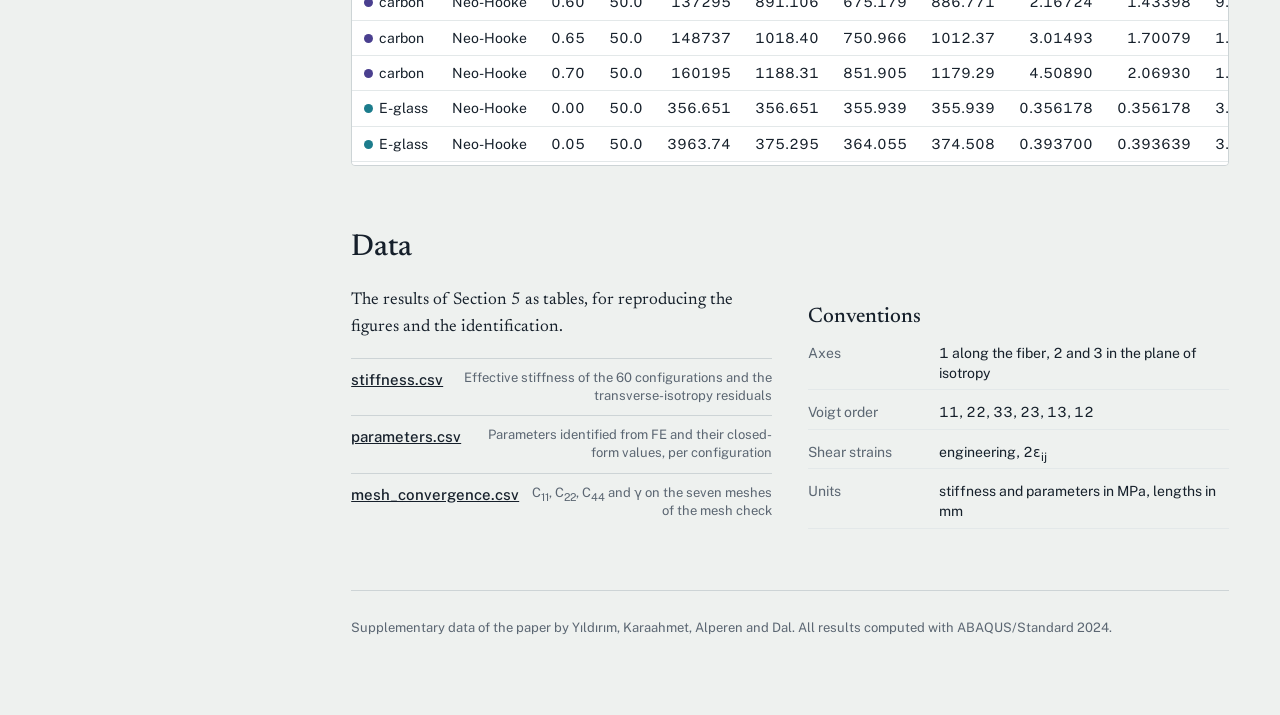
==== commit ef58eb52: "Only paper quantities: no JSON downloads or configuration archive, no solver diagnostics in the deta" ====
--- a/docs/index.html
+++ b/docs/index.html
@@ -143,7 +143,7 @@
 
   <section id="runs" aria-labelledby="h-runs">
     <h2 id="h-runs">All runs</h2>
-    <p class="sec-ref">Each row is one configuration; open it for its full stiffness matrix, the six virtual tests and the identified parameters</p>
+    <p class="sec-ref">Each row is one configuration; open it for its full stiffness matrix, engineering constants and identified parameters</p>
     <div class="toolbar" id="run-filters">
       <div class="seg small" role="radiogroup" aria-label="Study">
         <button type="button" data-study="main" role="radio">Configurations</button>
@@ -164,13 +164,11 @@
     <h2 id="h-data">Data</h2>
     <div class="split even">
       <div>
-        <p>Every number on this page can be downloaded. The tables cover the results of Section&nbsp;5; the configuration
-          files hold everything shown for one configuration.</p>
+        <p>The results of Section&nbsp;5 as tables, for reproducing the figures and the identification.</p>
         <ul class="downloads">
           <li><a href="data/stiffness.csv" download>stiffness.csv</a><span>Effective stiffness of the 60 configurations and the transverse-isotropy residuals</span></li>
           <li><a href="data/parameters.csv" download>parameters.csv</a><span>Parameters identified from FE and their closed-form values, per configuration</span></li>
           <li><a href="data/mesh_convergence.csv" download>mesh_convergence.csv</a><span>C<sub>11</sub>, C<sub>22</sub>, C<sub>44</sub> and &gamma; on the seven meshes of the mesh check</span></li>
-          <li><a href="data/configurations.zip" download>configurations.zip</a><span>One JSON file per configuration: full C, the six virtual tests with the averaged stresses, checks, engineering constants, identified parameters</span></li>
         </ul>
       </div>
       <div>
@@ -180,7 +178,6 @@
           <div><dt>Voigt order</dt><dd>11, 22, 33, 23, 13, 12</dd></div>
           <div><dt>Shear strains</dt><dd>engineering, 2&epsilon;<sub>ij</sub></dd></div>
           <div><dt>Units</dt><dd>stiffness and parameters in MPa, lengths in mm</dd></div>
-          <div><dt>Configuration names</dt><dd>fiber-matrix-&rho;<sub>f</sub>, e.g. carbon-ogden-0.40; other meshes of the mesh check end in -sh<i>N</i> for <i>h</i>&nbsp;=&nbsp;<i>s</i>/<i>N</i></dd></div>
         </dl>
       </div>
     </div>
--- a/docs/style.css
+++ b/docs/style.css
@@ -51,10 +51,10 @@
 .rail .sel-head .cell { max-width: none; margin: 0; }
 .rail-title { margin: 0; font: 500 15px/1.3 var(--serif); color: var(--muted); }
 .cell { width: 100%; height: auto; display: block; }
-.cell .tile { fill: var(--matrix); stroke: var(--matrix-edge); stroke-width: 0.012; opacity: 0.28; }
-.cell .tile-fiber { opacity: 0.22; }
+.cell .tile { fill: var(--matrix); stroke: var(--matrix-edge); stroke-width: 0.012; opacity: 0.45; }
+.cell .tile-fiber { opacity: 0.6; }
 .cell .main { fill: var(--matrix); stroke: var(--matrix-edge); stroke-width: 0.014; }
-.cell .fiber { transition: r 260ms cubic-bezier(.3,.7,.2,1), fill 200ms; }
+.cell .fiber { transition: fill 200ms; }
 .cell .dim { stroke: var(--muted); stroke-width: 0.008; fill: none; }
 .cell text { font: 0.11px var(--sans); fill: var(--muted); }
 .control { display: grid; grid-template-columns: 1fr auto; align-items: baseline; gap: 6px 10px; }
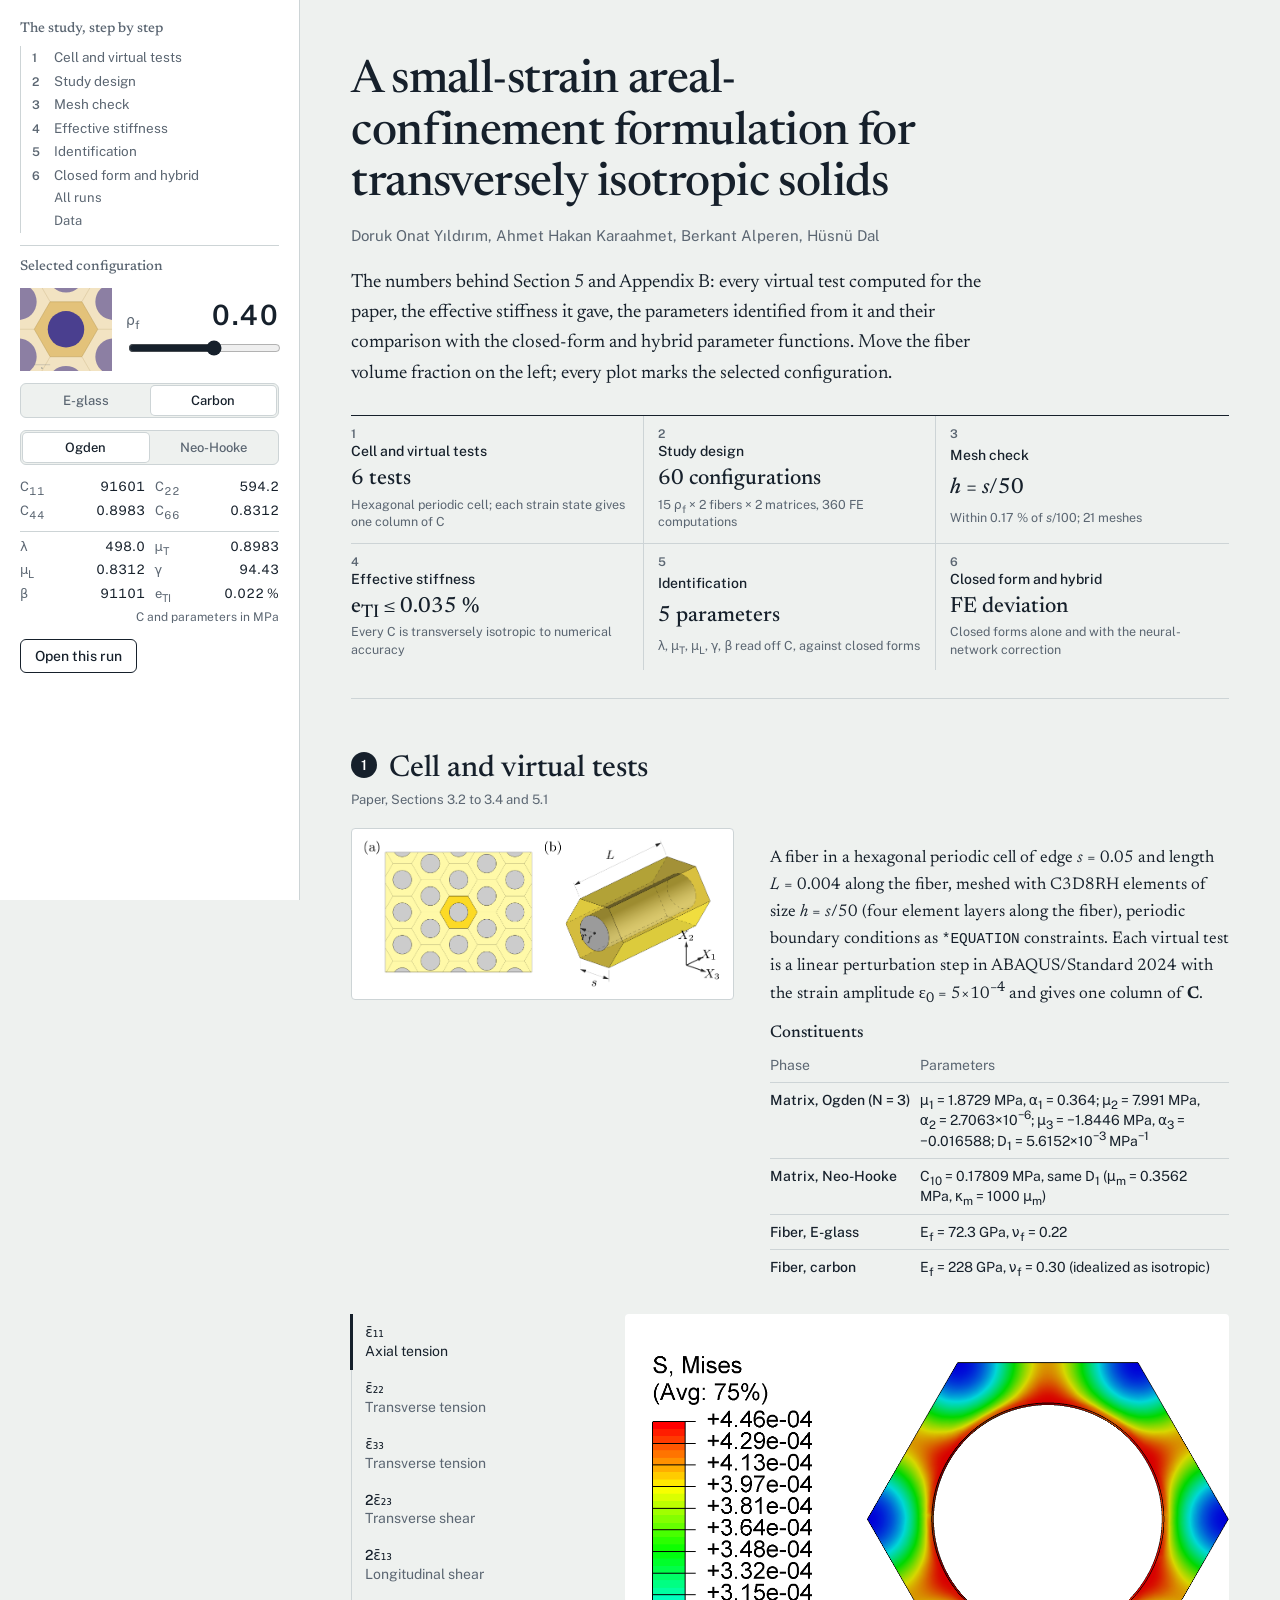
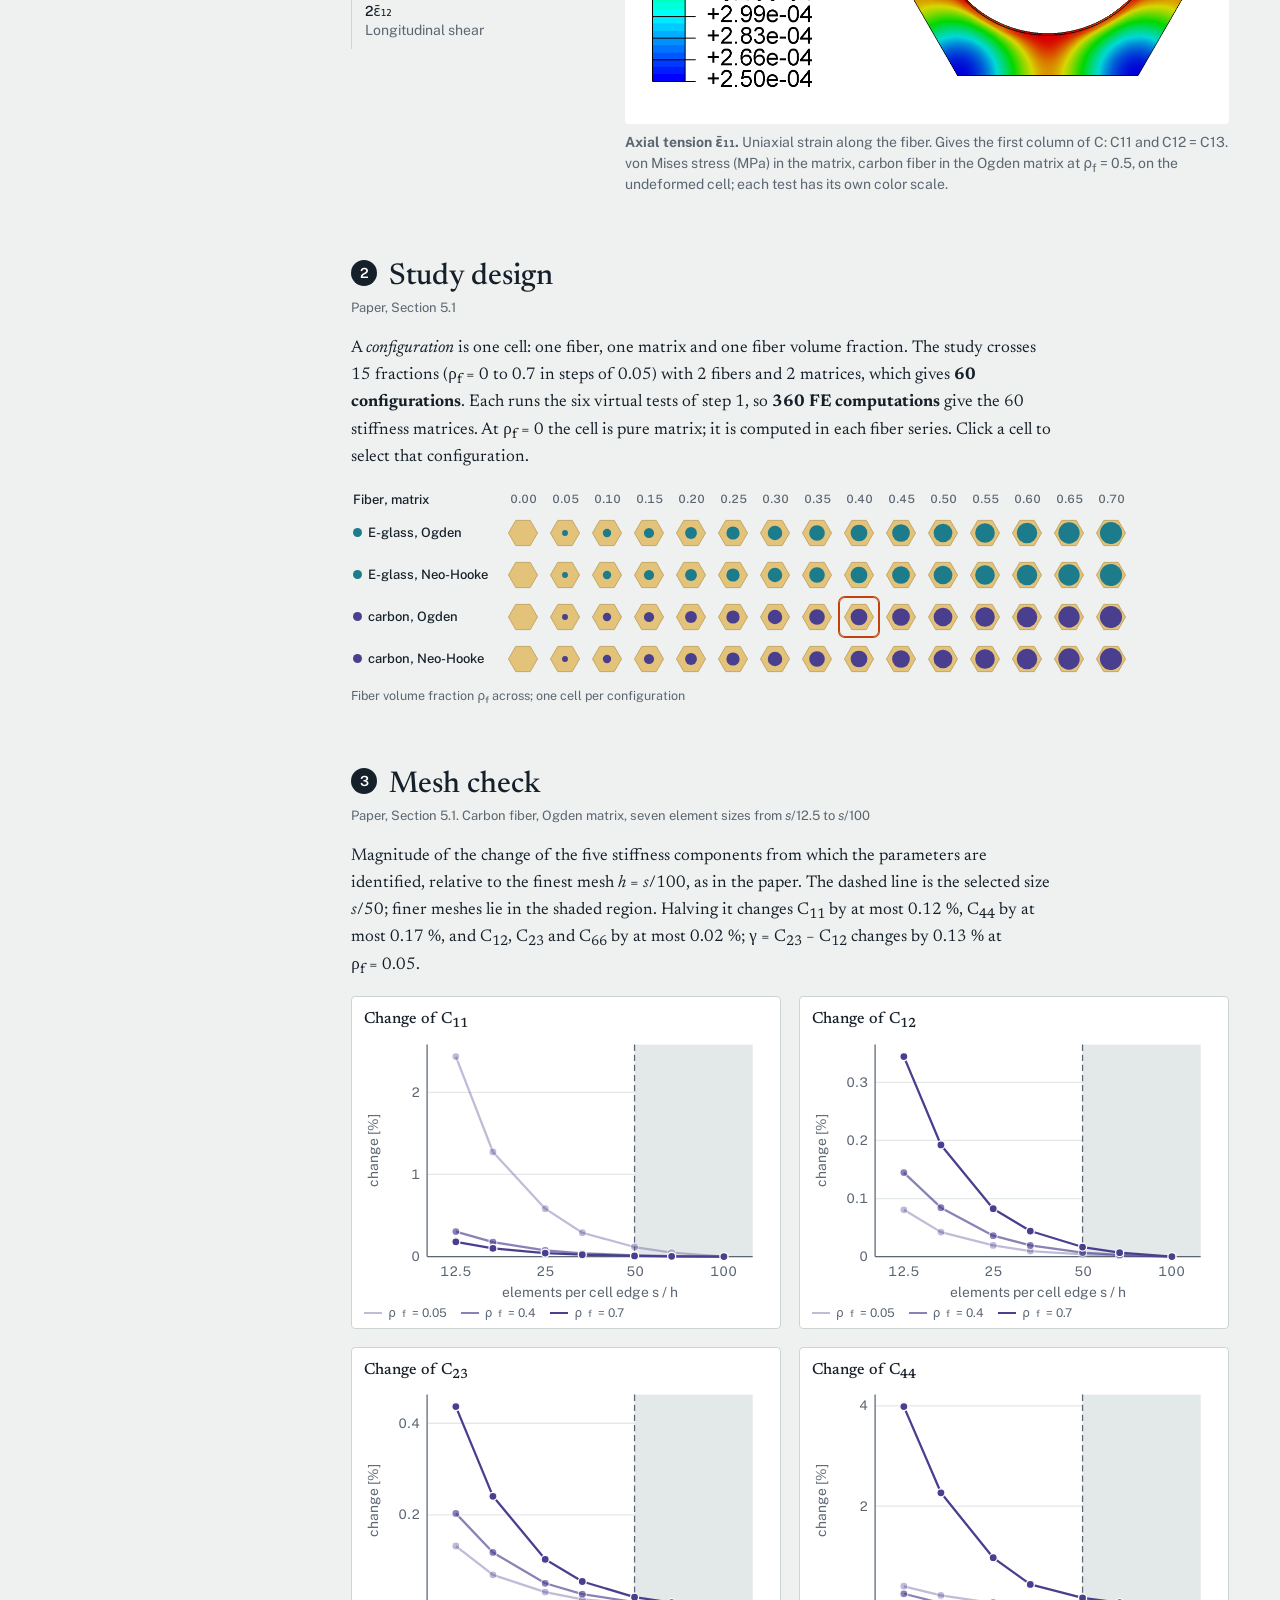
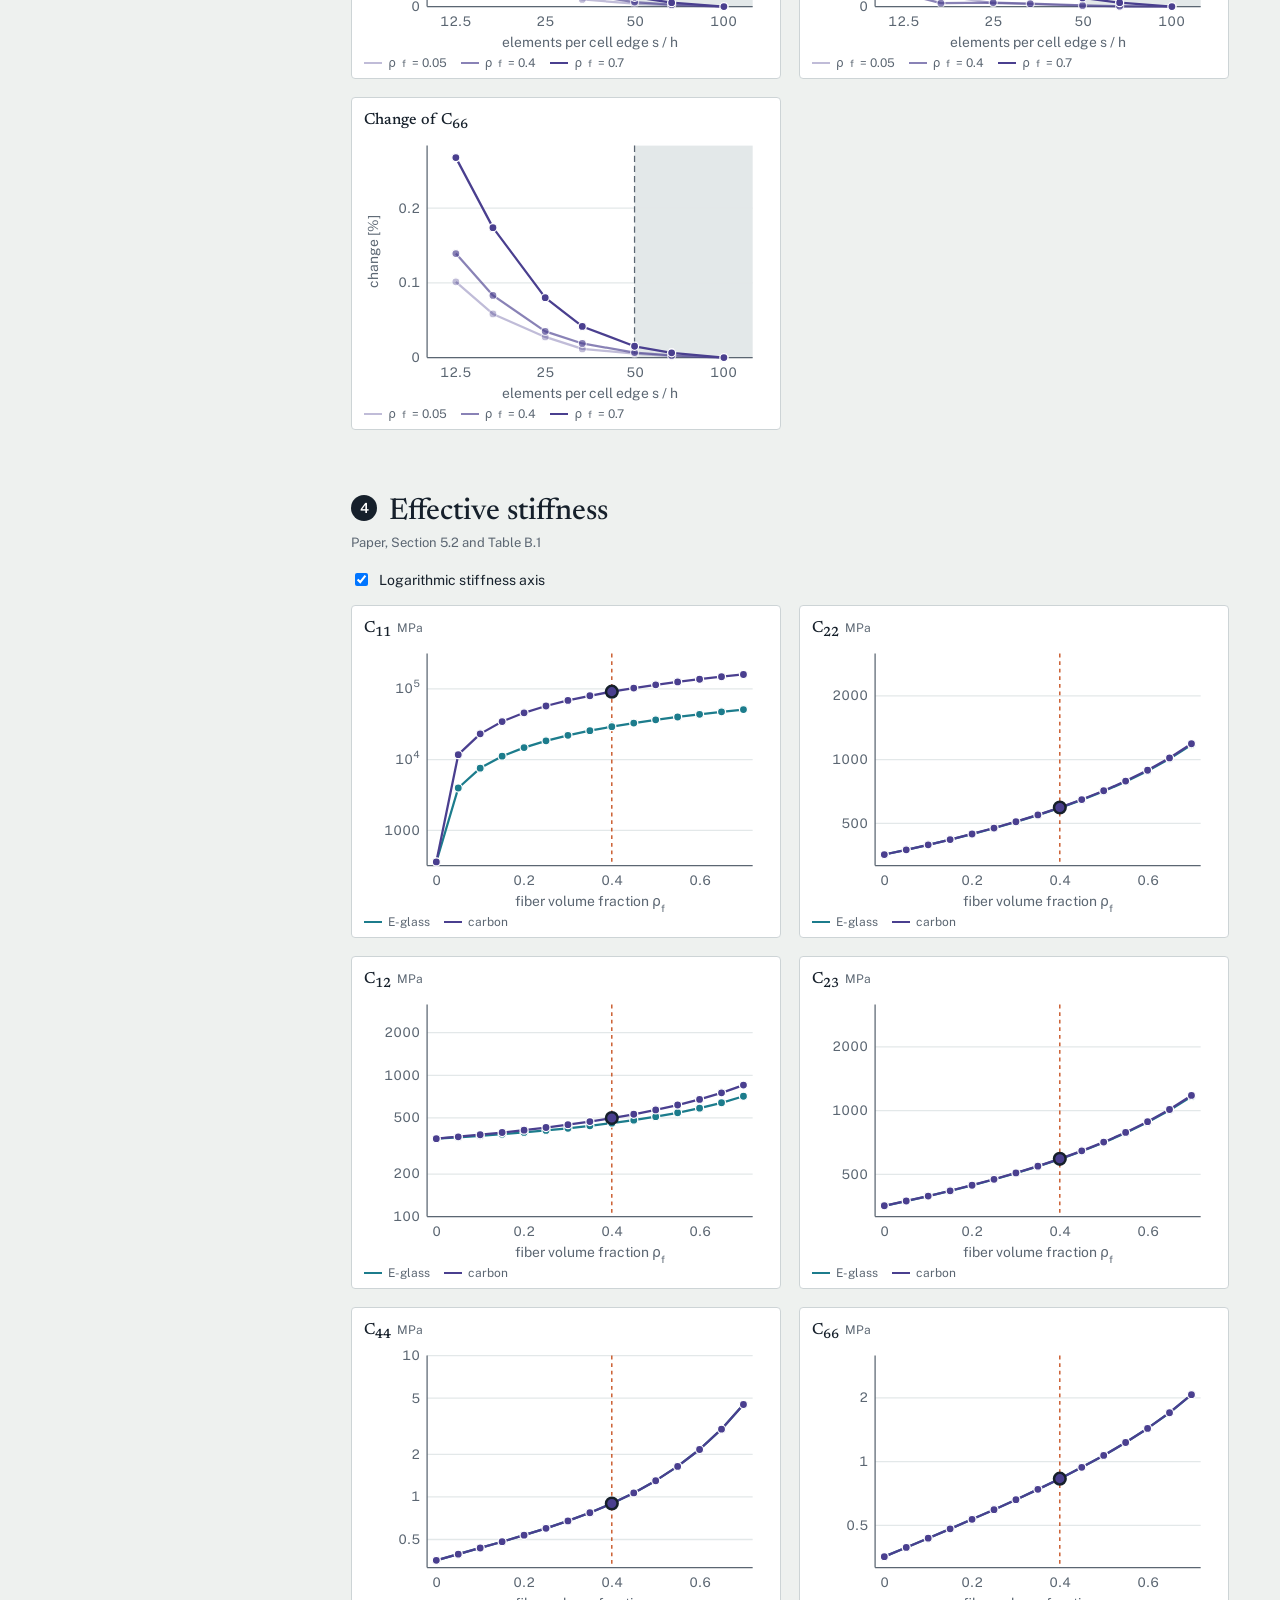
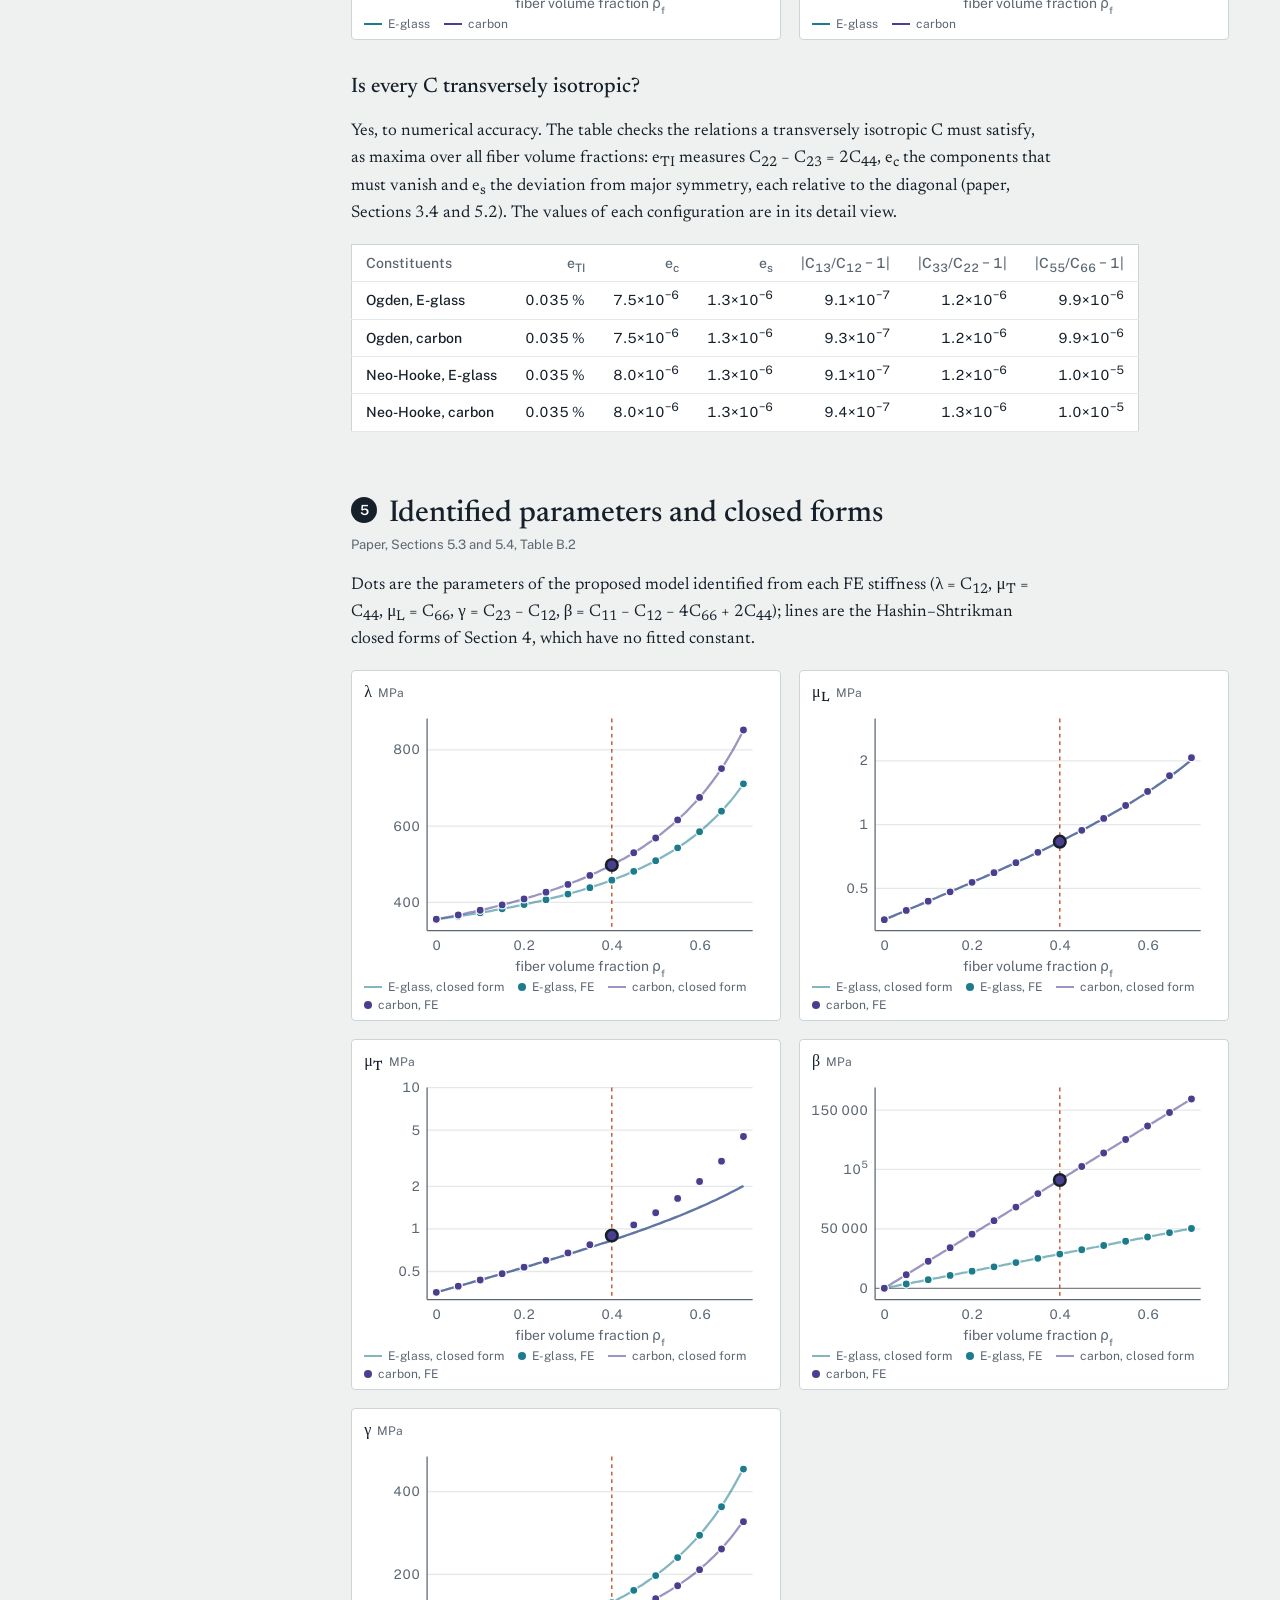
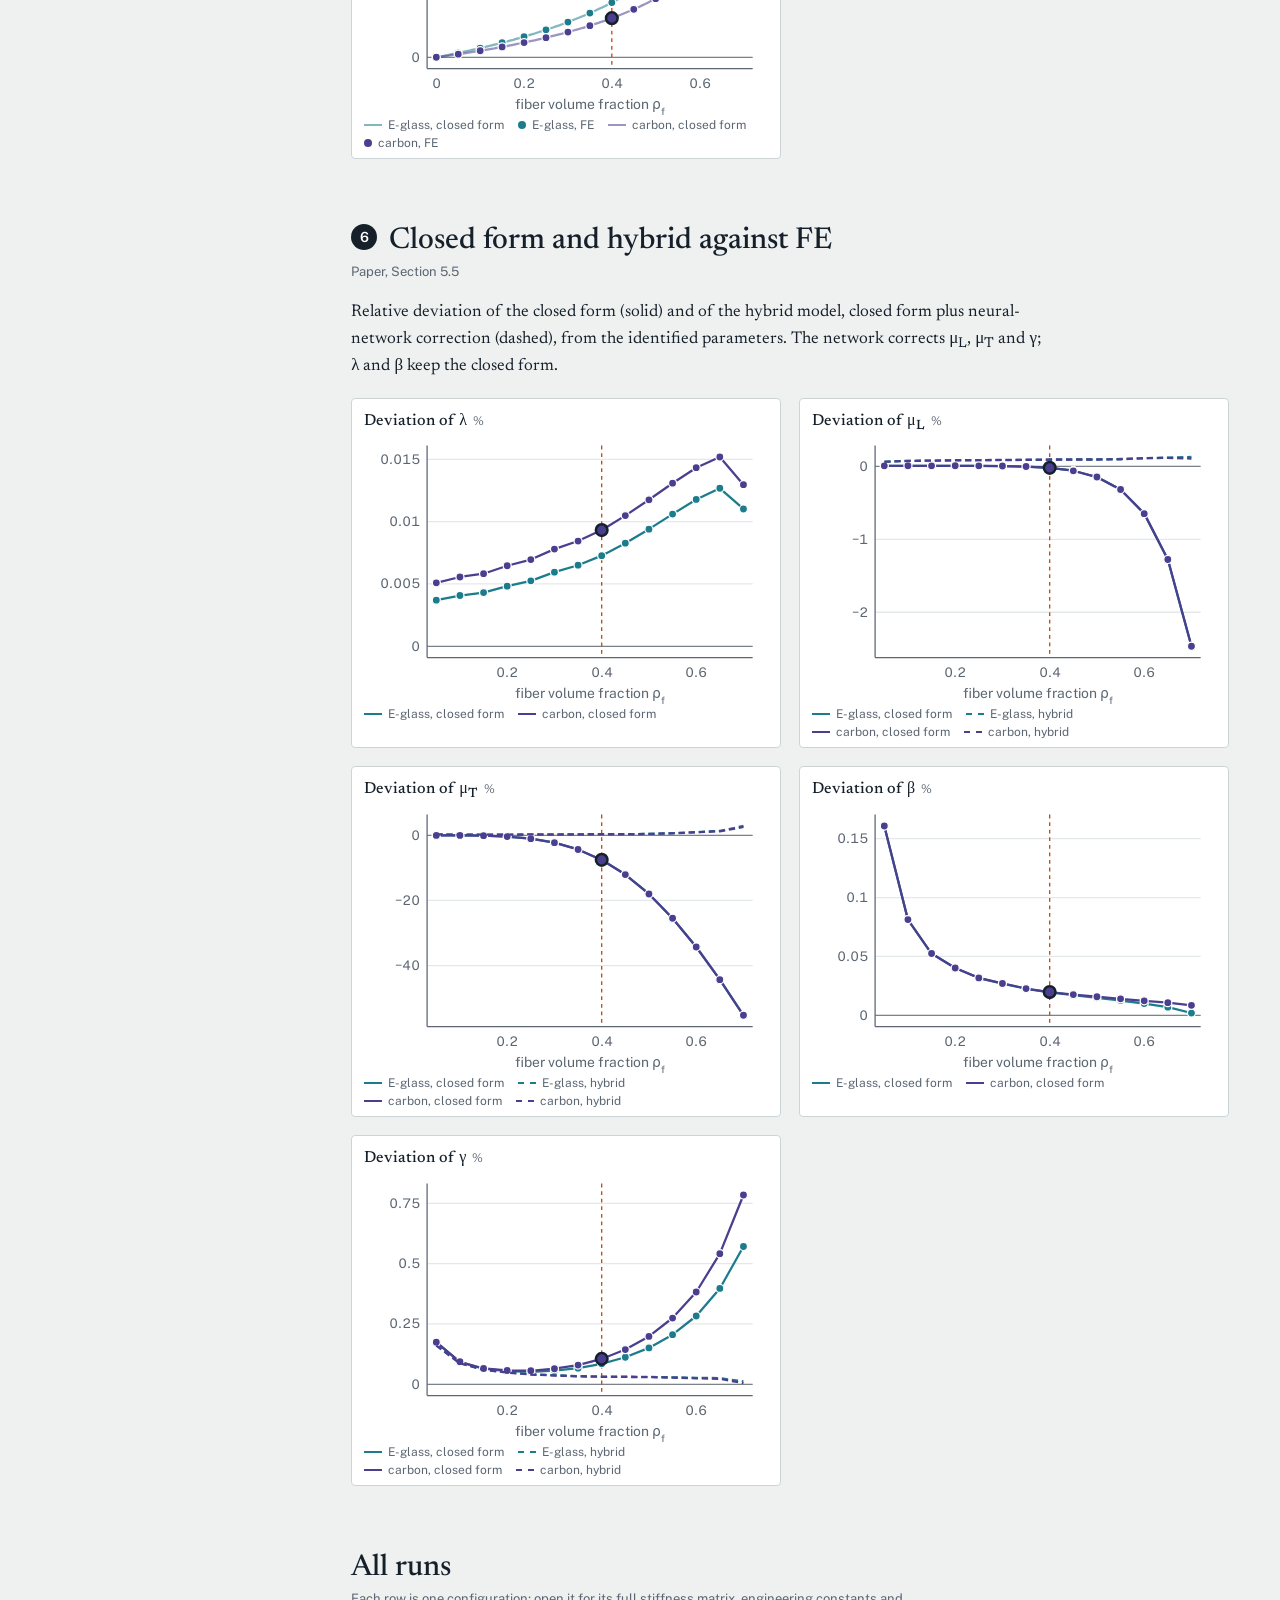
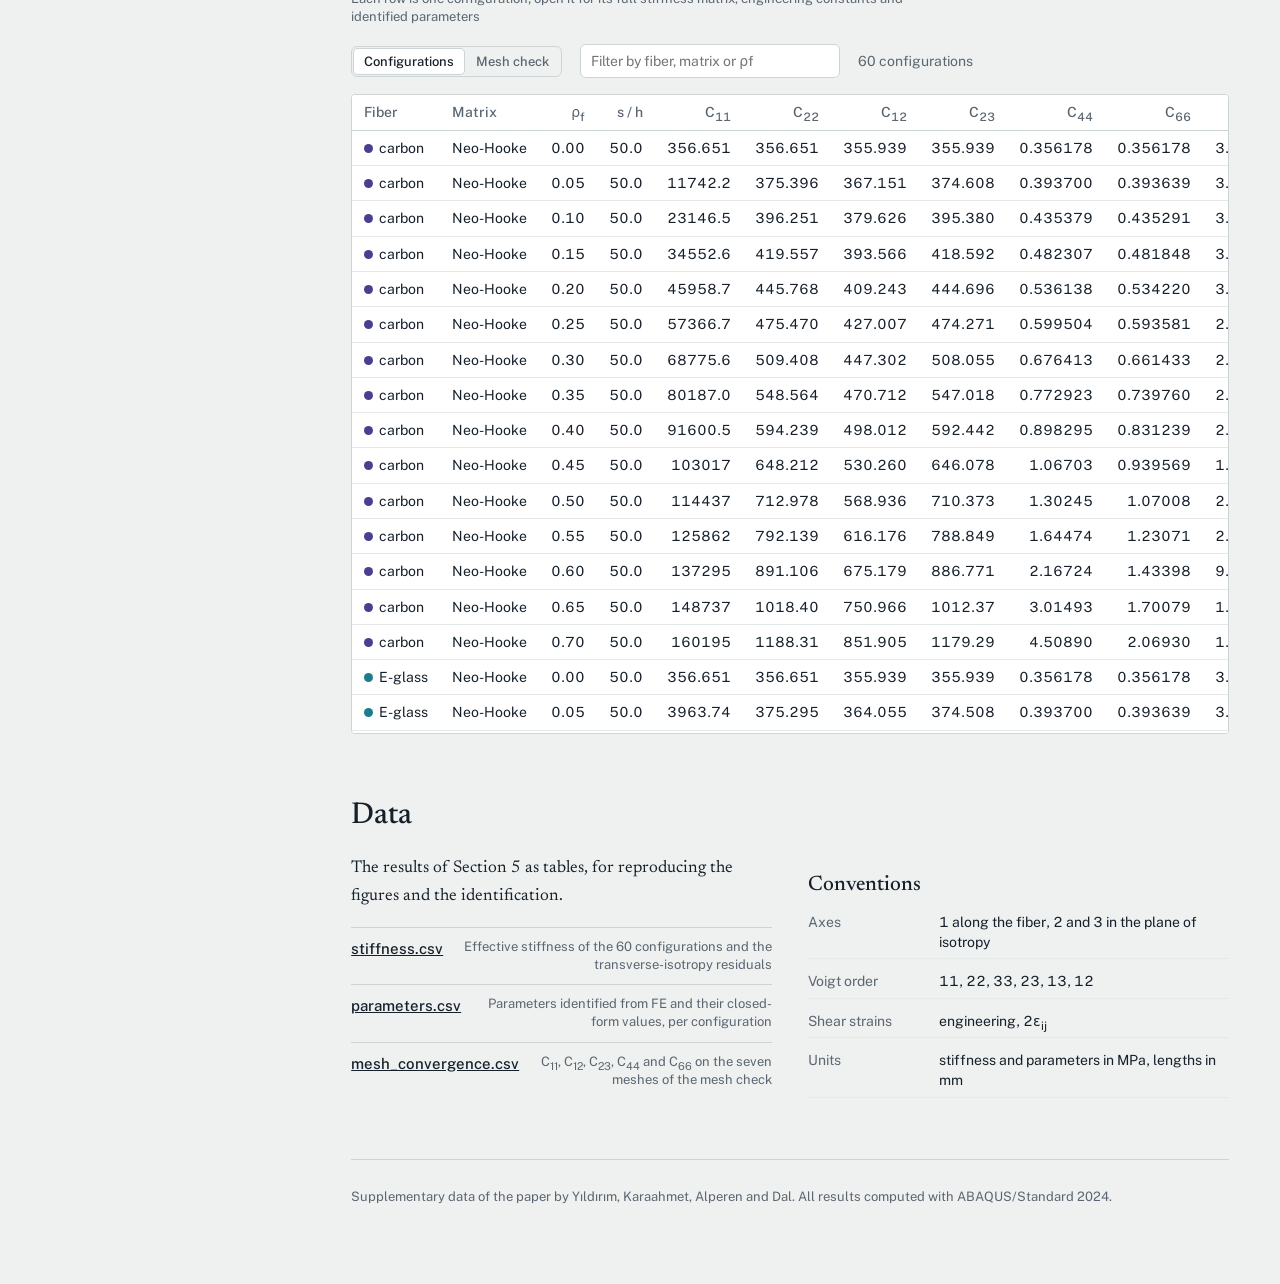
==== commit af912b3b: "Mesh check as in the paper's revised figure: the five identified stiffness components C11, C12, C23," ====
--- a/docs/index.html
+++ b/docs/index.html
@@ -104,9 +104,10 @@
   <section id="mesh" aria-labelledby="h-mesh">
     <h2 id="h-mesh"><span class="num">3</span>Mesh check</h2>
     <p class="sec-ref">Paper, Section 5.1. Carbon fiber, Ogden matrix, seven element sizes from <i>s</i>/12.5 to <i>s</i>/100</p>
-    <p>Magnitude of the change of each quantity relative to the finest mesh <i>h</i>&nbsp;=&nbsp;<i>s</i>/100, as in the paper. The dashed line is the selected size <i>s</i>/50; finer meshes lie in the shaded region.
-      Halving it changes C<sub>11</sub> and &gamma; by at most 0.13&nbsp;% and C<sub>44</sub> by 0.17&nbsp;%.</p>
-    <div class="grid g4" id="mesh-charts"></div>
+    <p>Magnitude of the change of the five stiffness components from which the parameters are identified, relative to the finest mesh <i>h</i>&nbsp;=&nbsp;<i>s</i>/100, as in the paper. The dashed line is the selected size <i>s</i>/50; finer meshes lie in the shaded region.
+      Halving it changes C<sub>11</sub> by at most 0.12&nbsp;%, C<sub>44</sub> by at most 0.17&nbsp;%, and C<sub>12</sub>, C<sub>23</sub> and C<sub>66</sub> by at most 0.02&nbsp;%;
+      &gamma;&nbsp;=&nbsp;C<sub>23</sub>&nbsp;&minus;&nbsp;C<sub>12</sub> changes by 0.13&nbsp;% at &rho;<sub>f</sub>&nbsp;=&nbsp;0.05.</p>
+    <div class="grid g3" id="mesh-charts"></div>
   </section>
 
   <section id="stiffness" aria-labelledby="h-stiffness">
@@ -168,7 +169,7 @@
         <ul class="downloads">
           <li><a href="data/stiffness.csv" download>stiffness.csv</a><span>Effective stiffness of the 60 configurations and the transverse-isotropy residuals</span></li>
           <li><a href="data/parameters.csv" download>parameters.csv</a><span>Parameters identified from FE and their closed-form values, per configuration</span></li>
-          <li><a href="data/mesh_convergence.csv" download>mesh_convergence.csv</a><span>C<sub>11</sub>, C<sub>22</sub>, C<sub>44</sub> and &gamma; on the seven meshes of the mesh check</span></li>
+          <li><a href="data/mesh_convergence.csv" download>mesh_convergence.csv</a><span>C<sub>11</sub>, C<sub>12</sub>, C<sub>23</sub>, C<sub>44</sub> and C<sub>66</sub> on the seven meshes of the mesh check</span></li>
         </ul>
       </div>
       <div>
--- a/docs/style.css
+++ b/docs/style.css
@@ -153,7 +153,6 @@
 .check { display: inline-flex; gap: 8px; align-items: center; cursor: pointer; }
 .grid { display: grid; gap: 18px; }
 .g3 { grid-template-columns: repeat(auto-fill, minmax(290px, 1fr)); }
-.g4 { grid-template-columns: repeat(auto-fill, minmax(250px, 1fr)); }
 
 /* charts */
 .chart { background: var(--surface); border: 1px solid var(--rule); border-radius: 4px; padding: 12px 12px 6px; }
@@ -249,5 +248,5 @@
 @media (max-width: 520px) {
   body { font-size: 16px; }
   .toolbar input[type=search] { min-width: 0; width: 100%; }
-  .g3, .g4 { grid-template-columns: 1fr; }
-}
+  .g3 { grid-template-columns: 1fr; }
+}
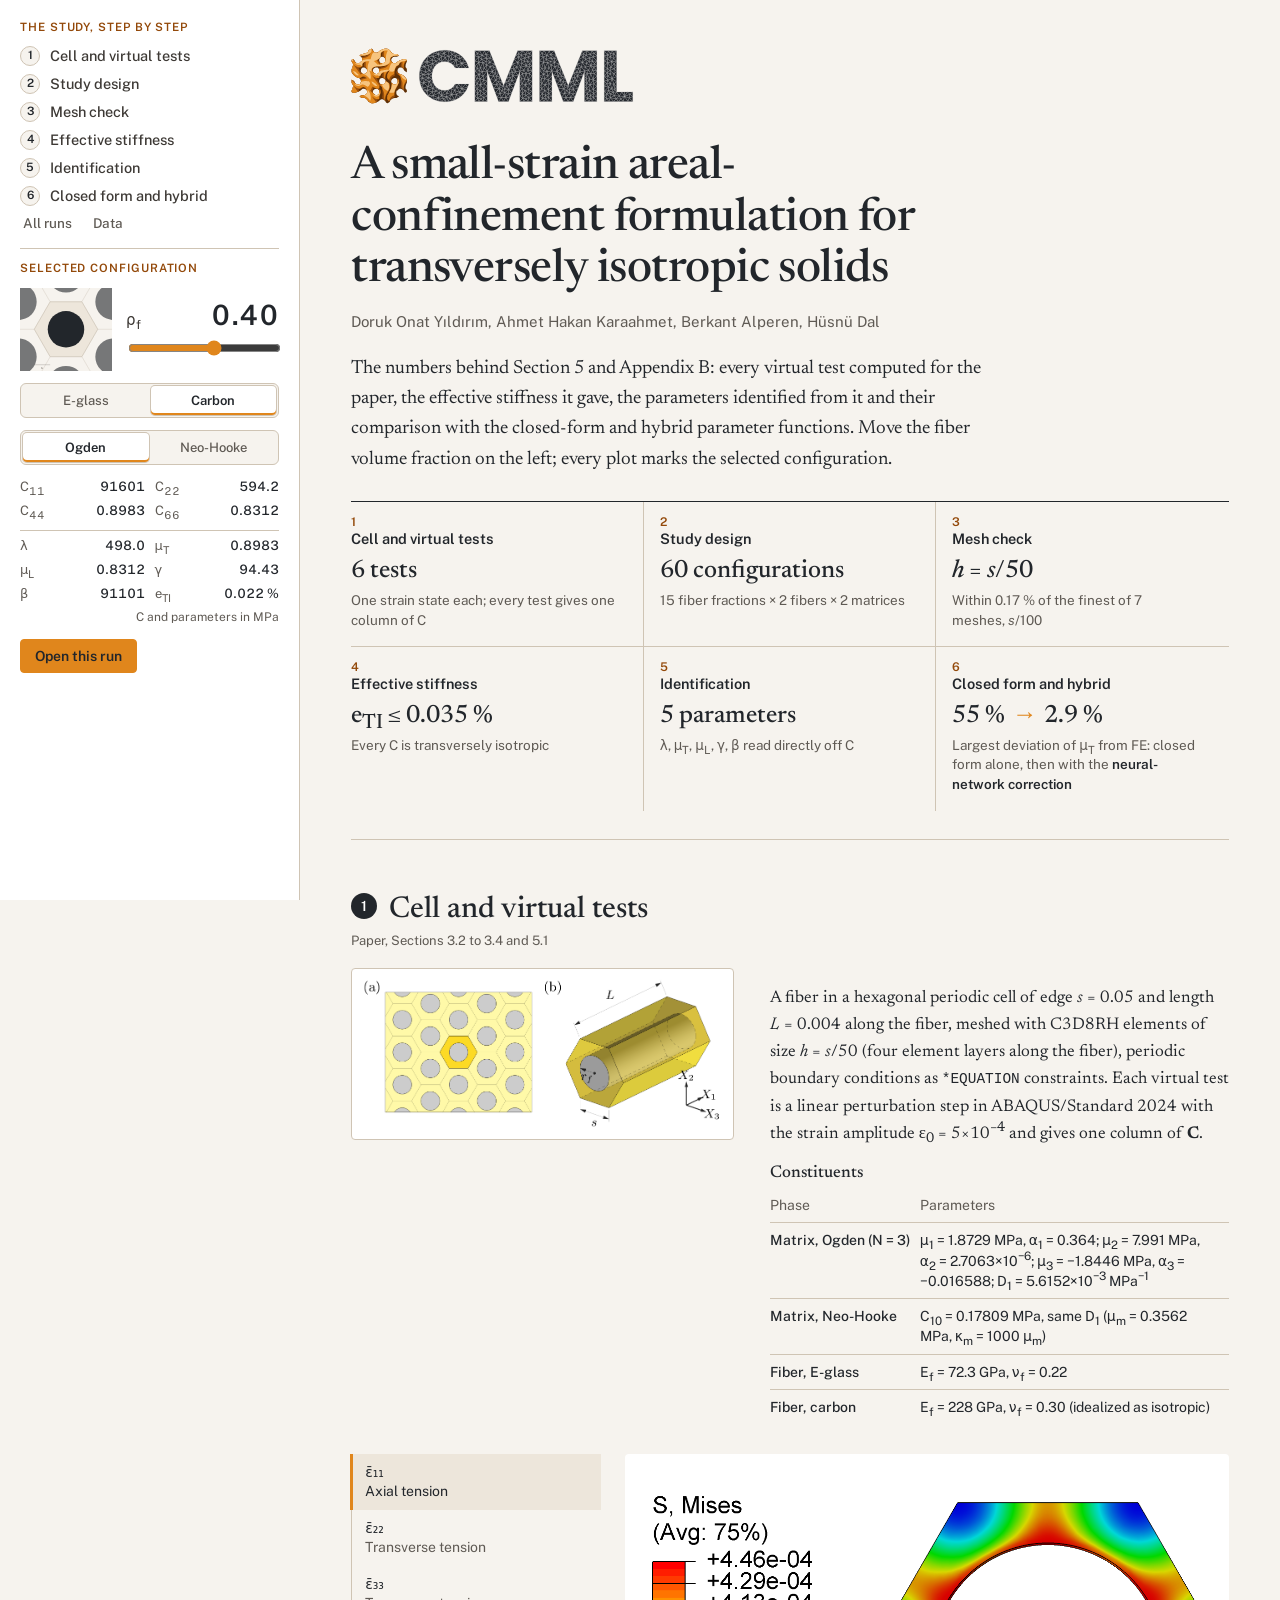
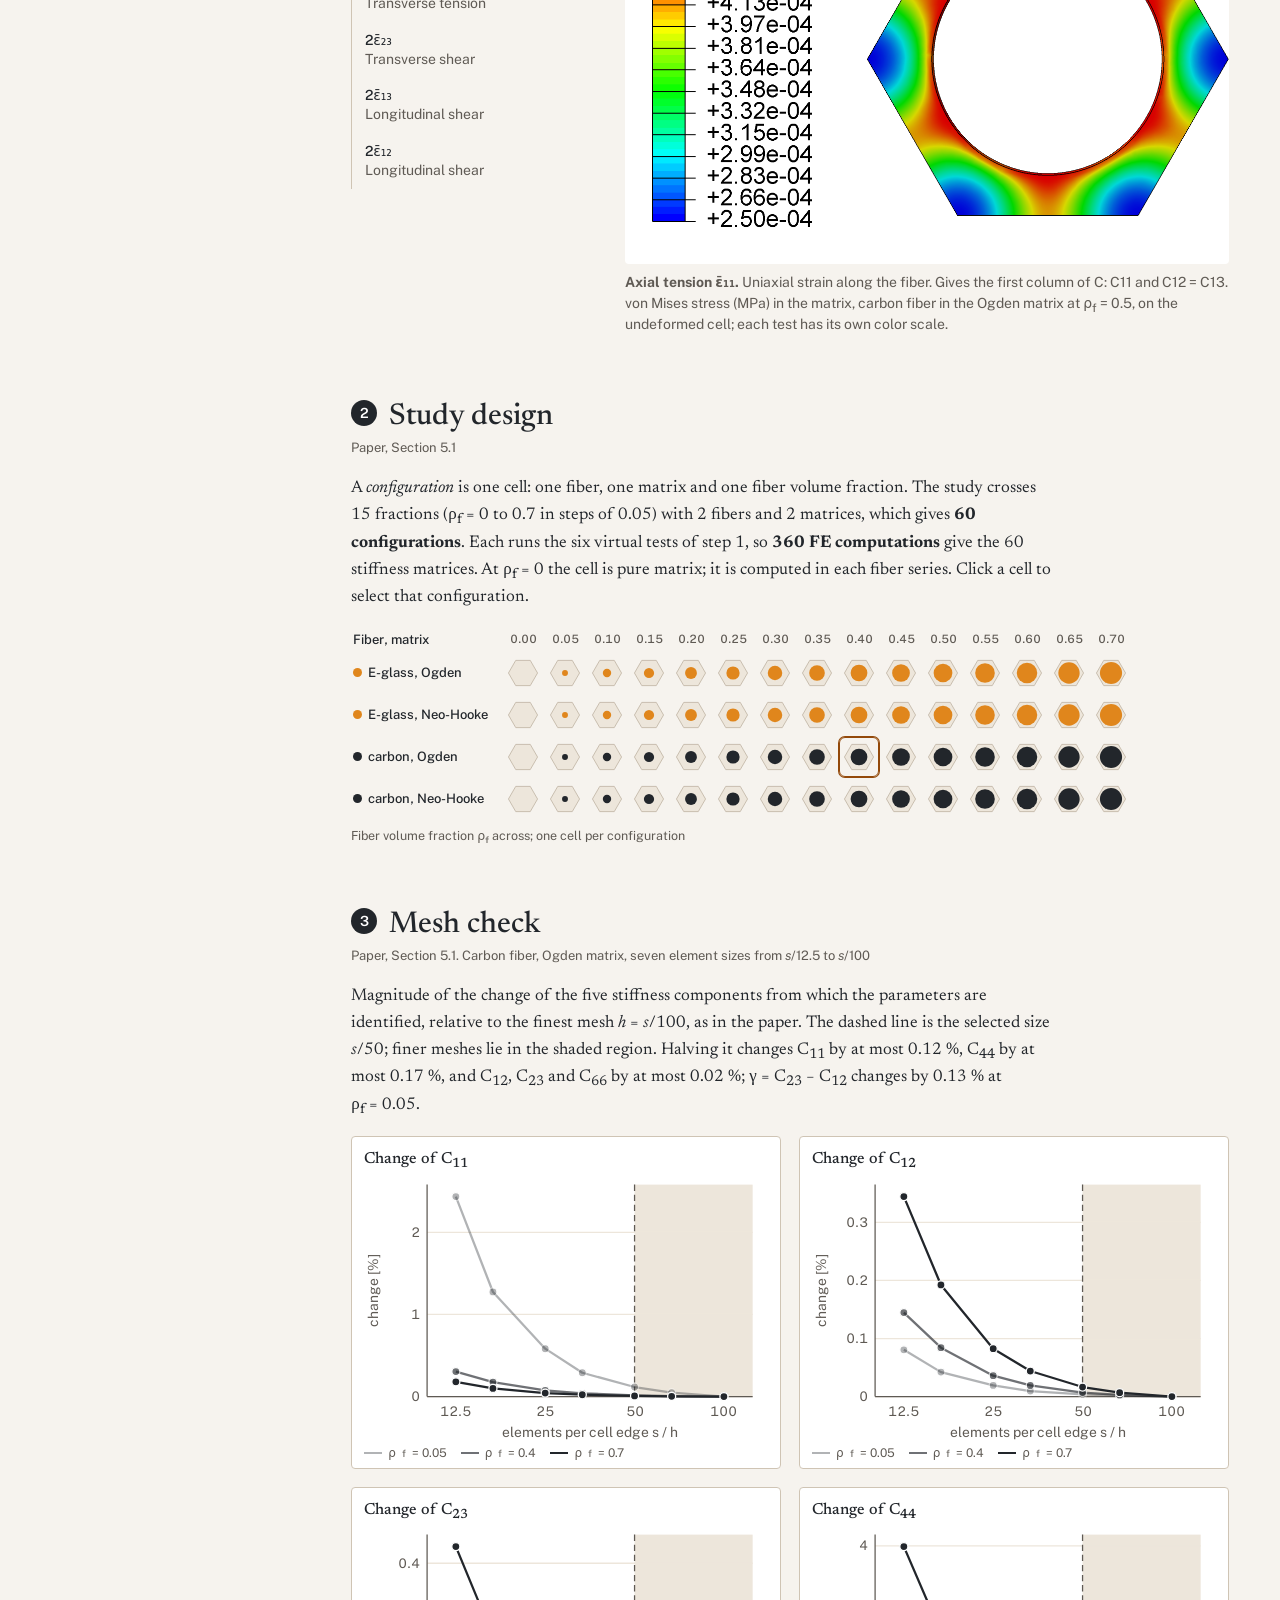
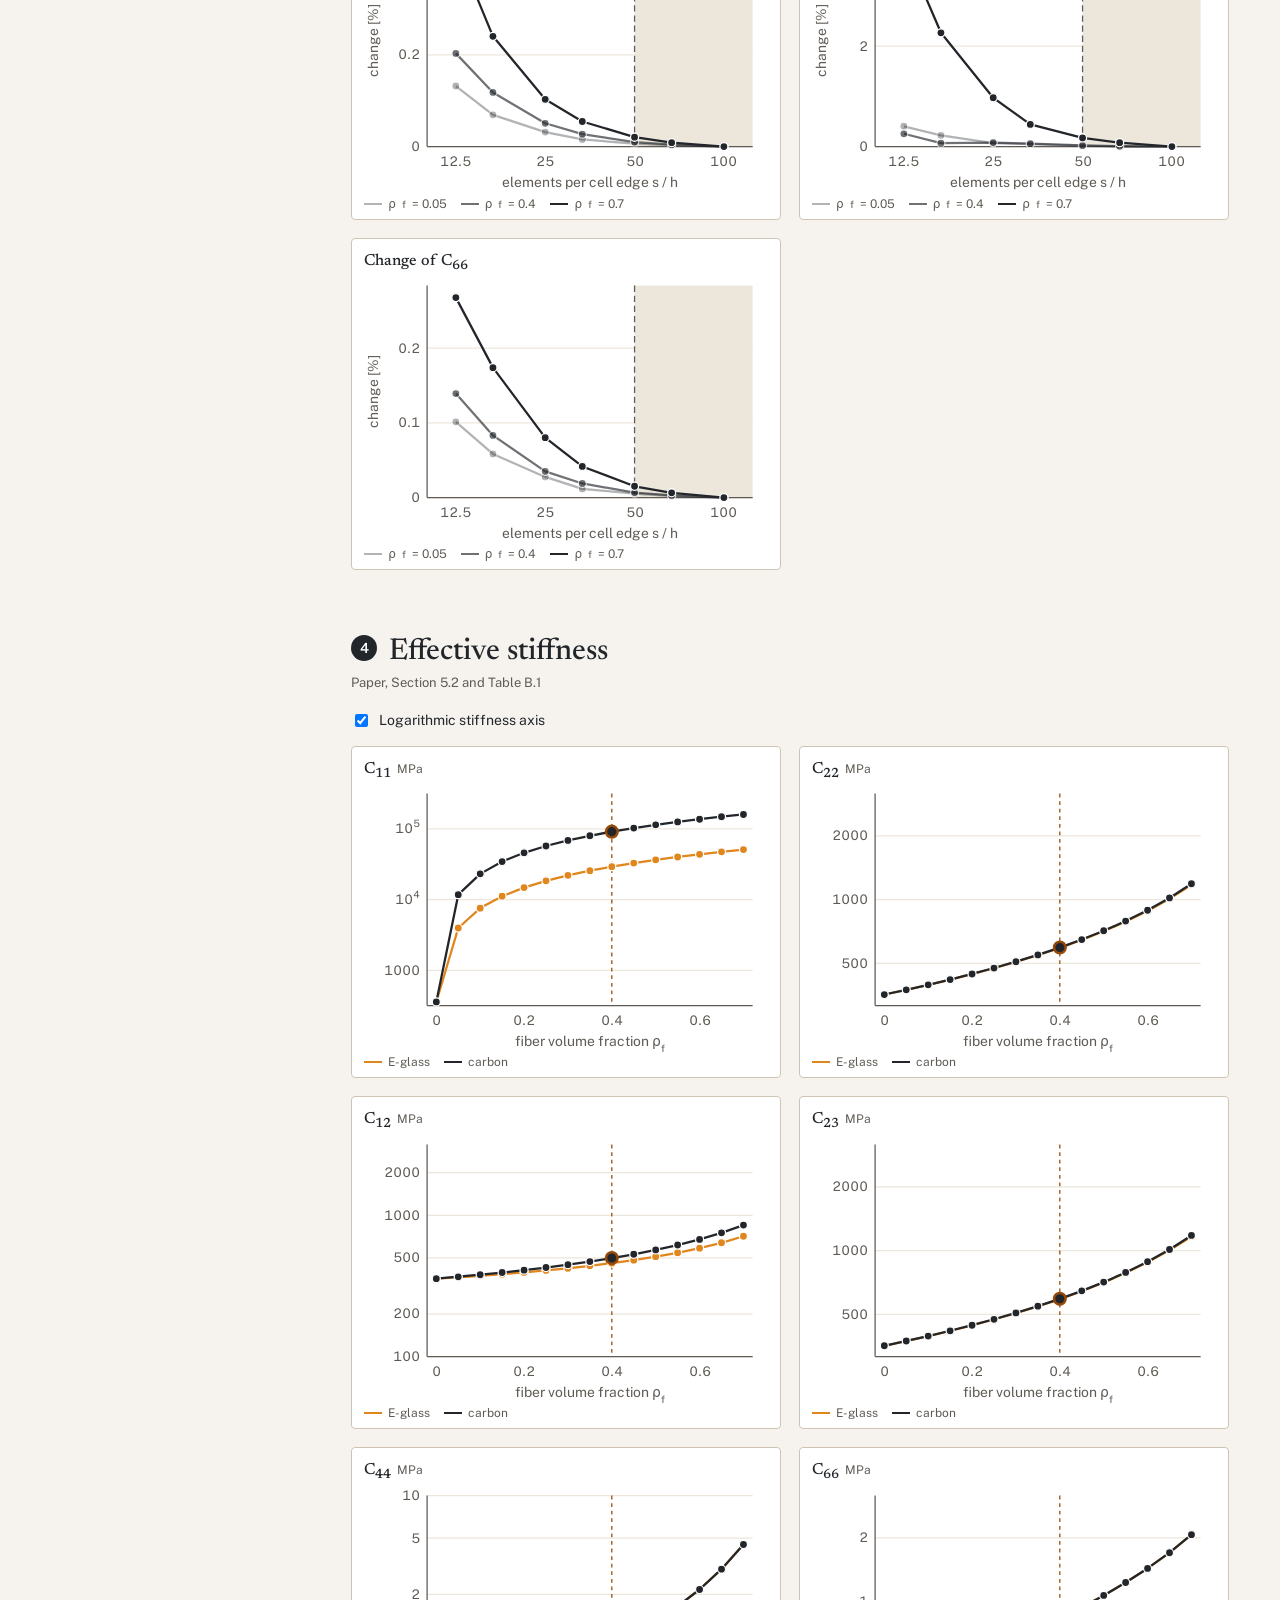
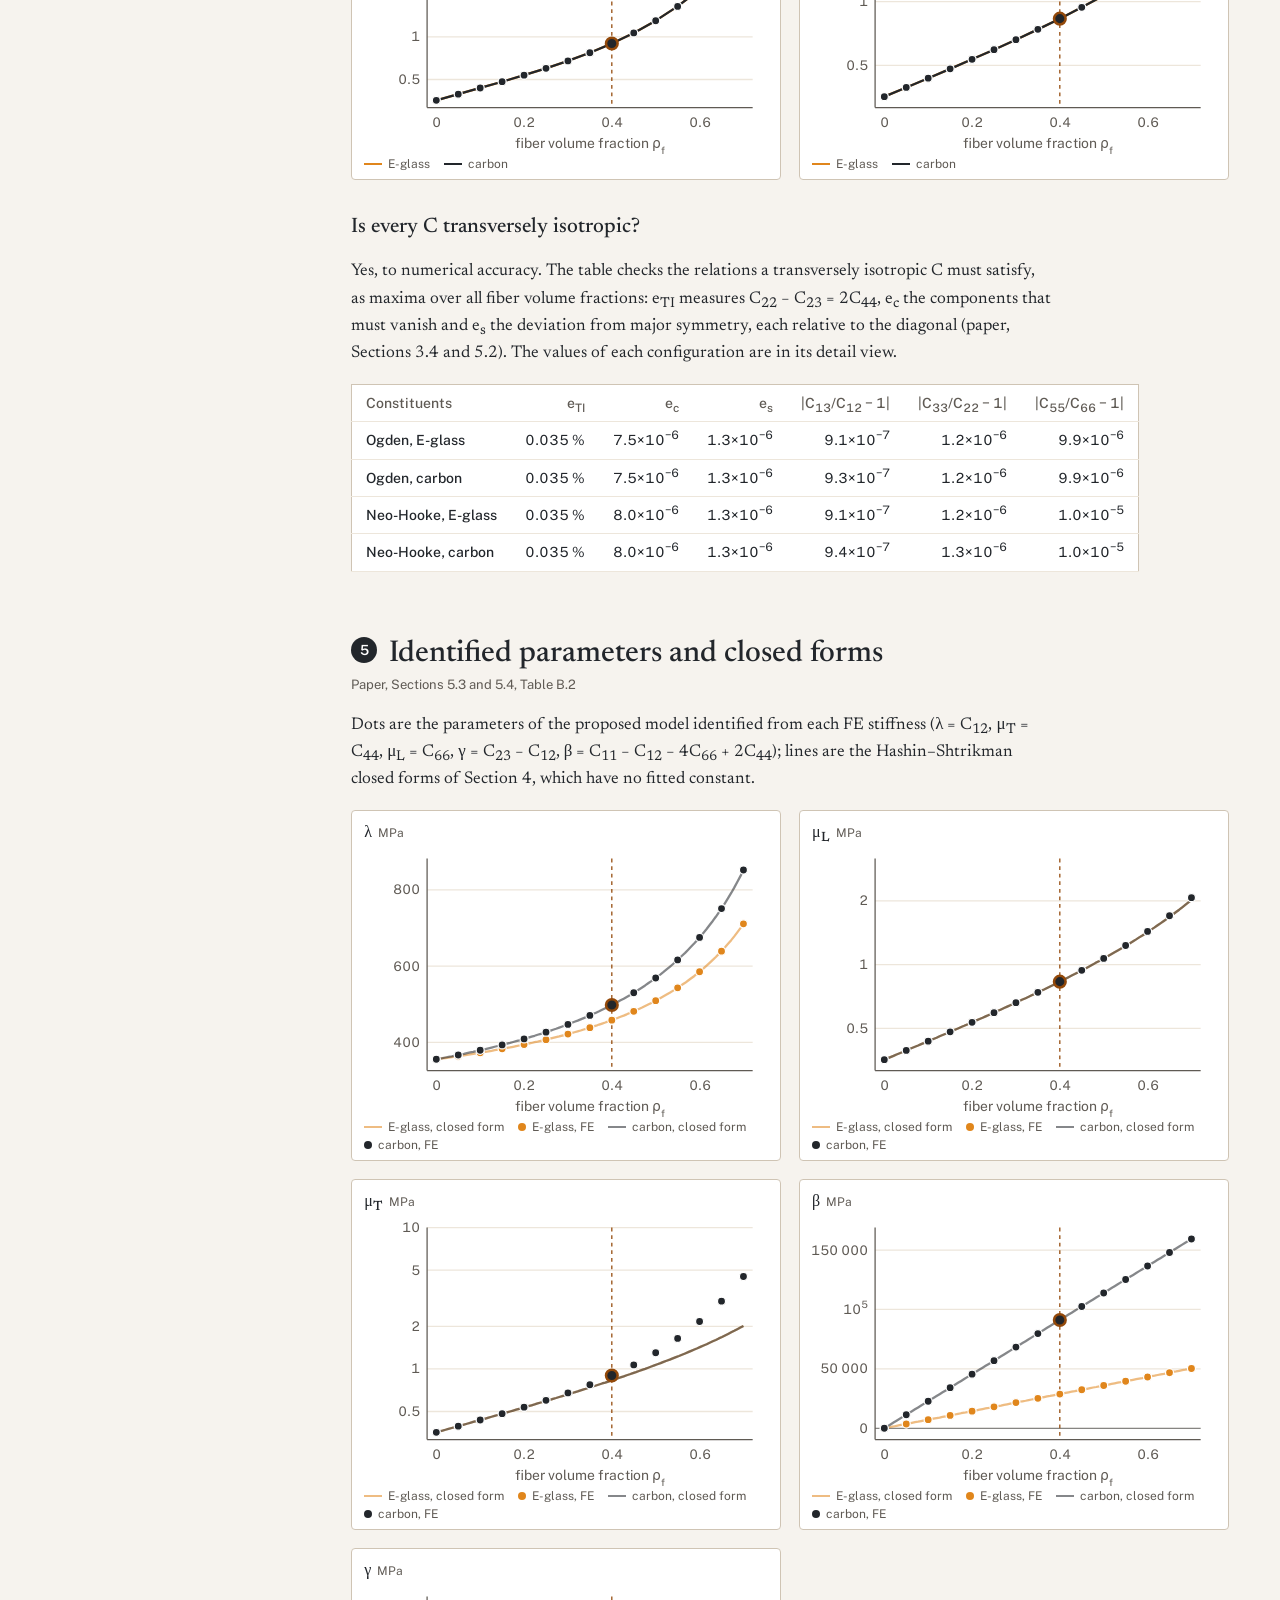
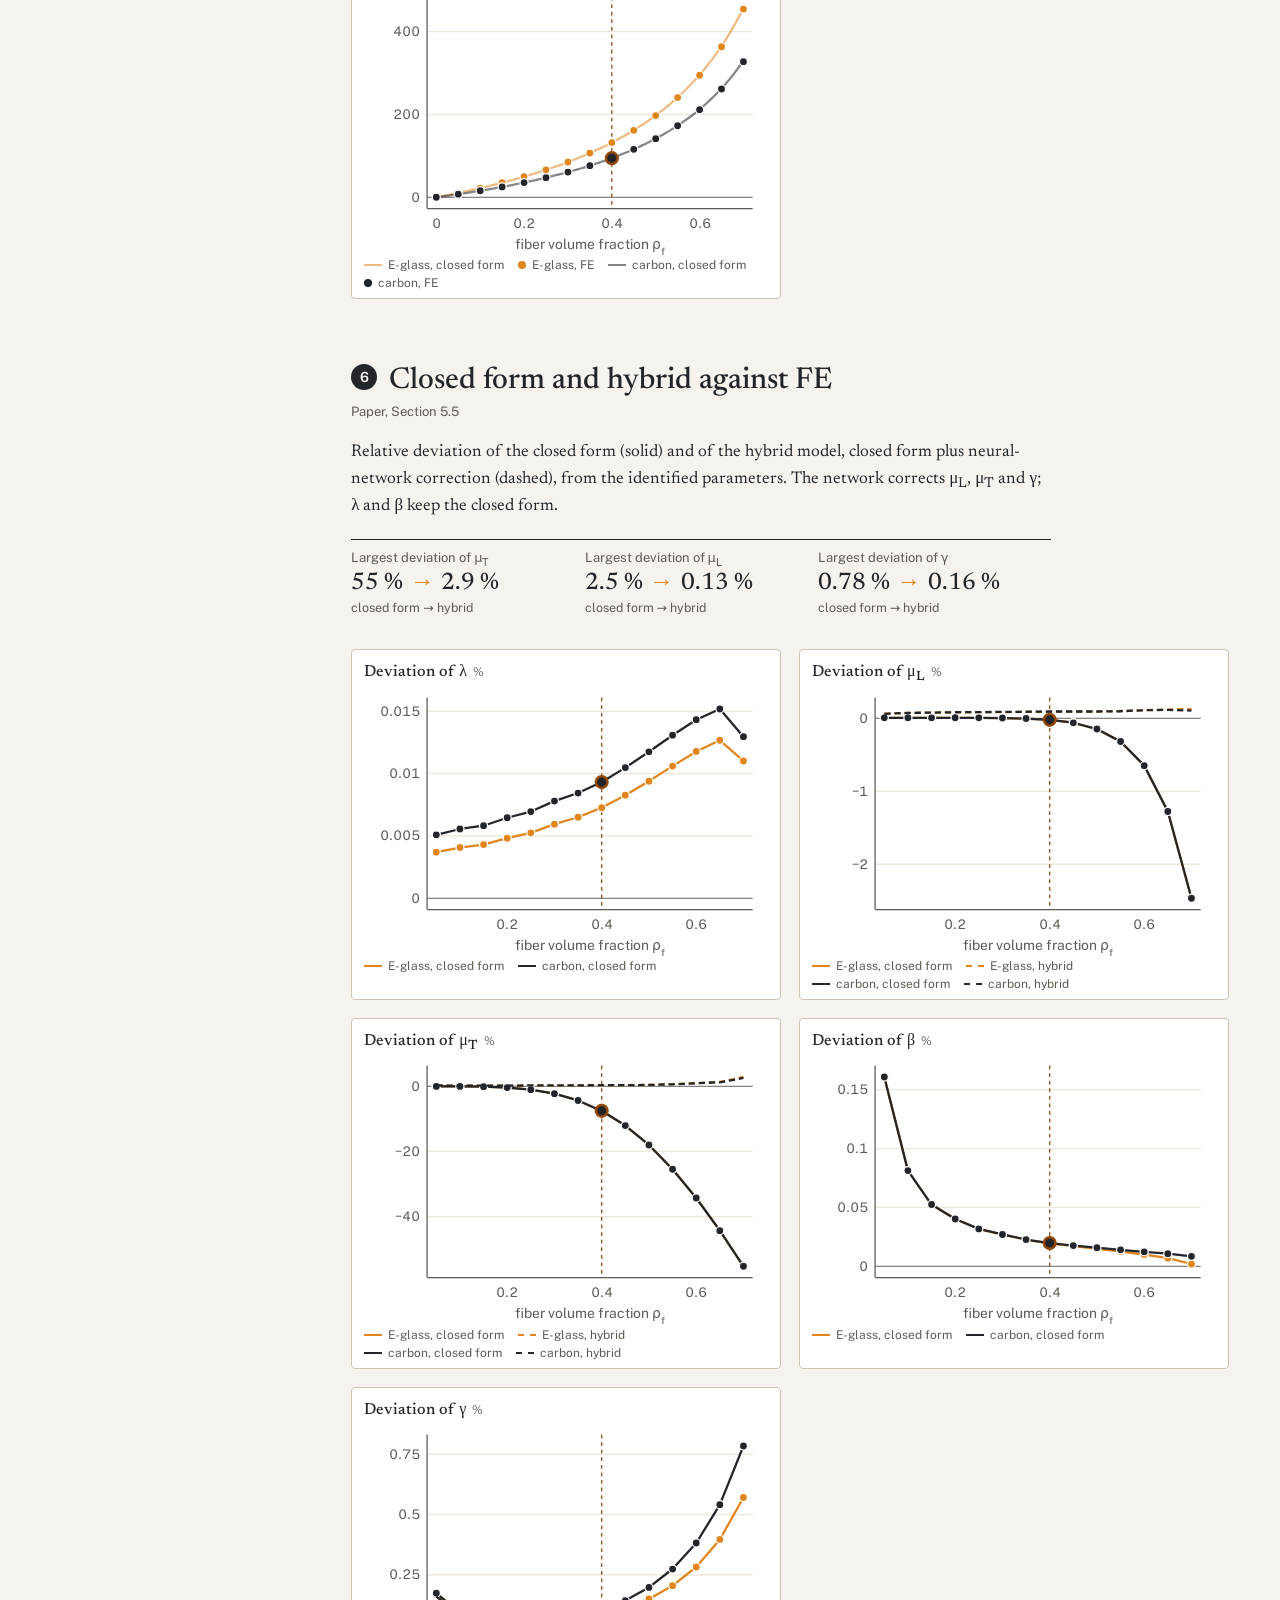
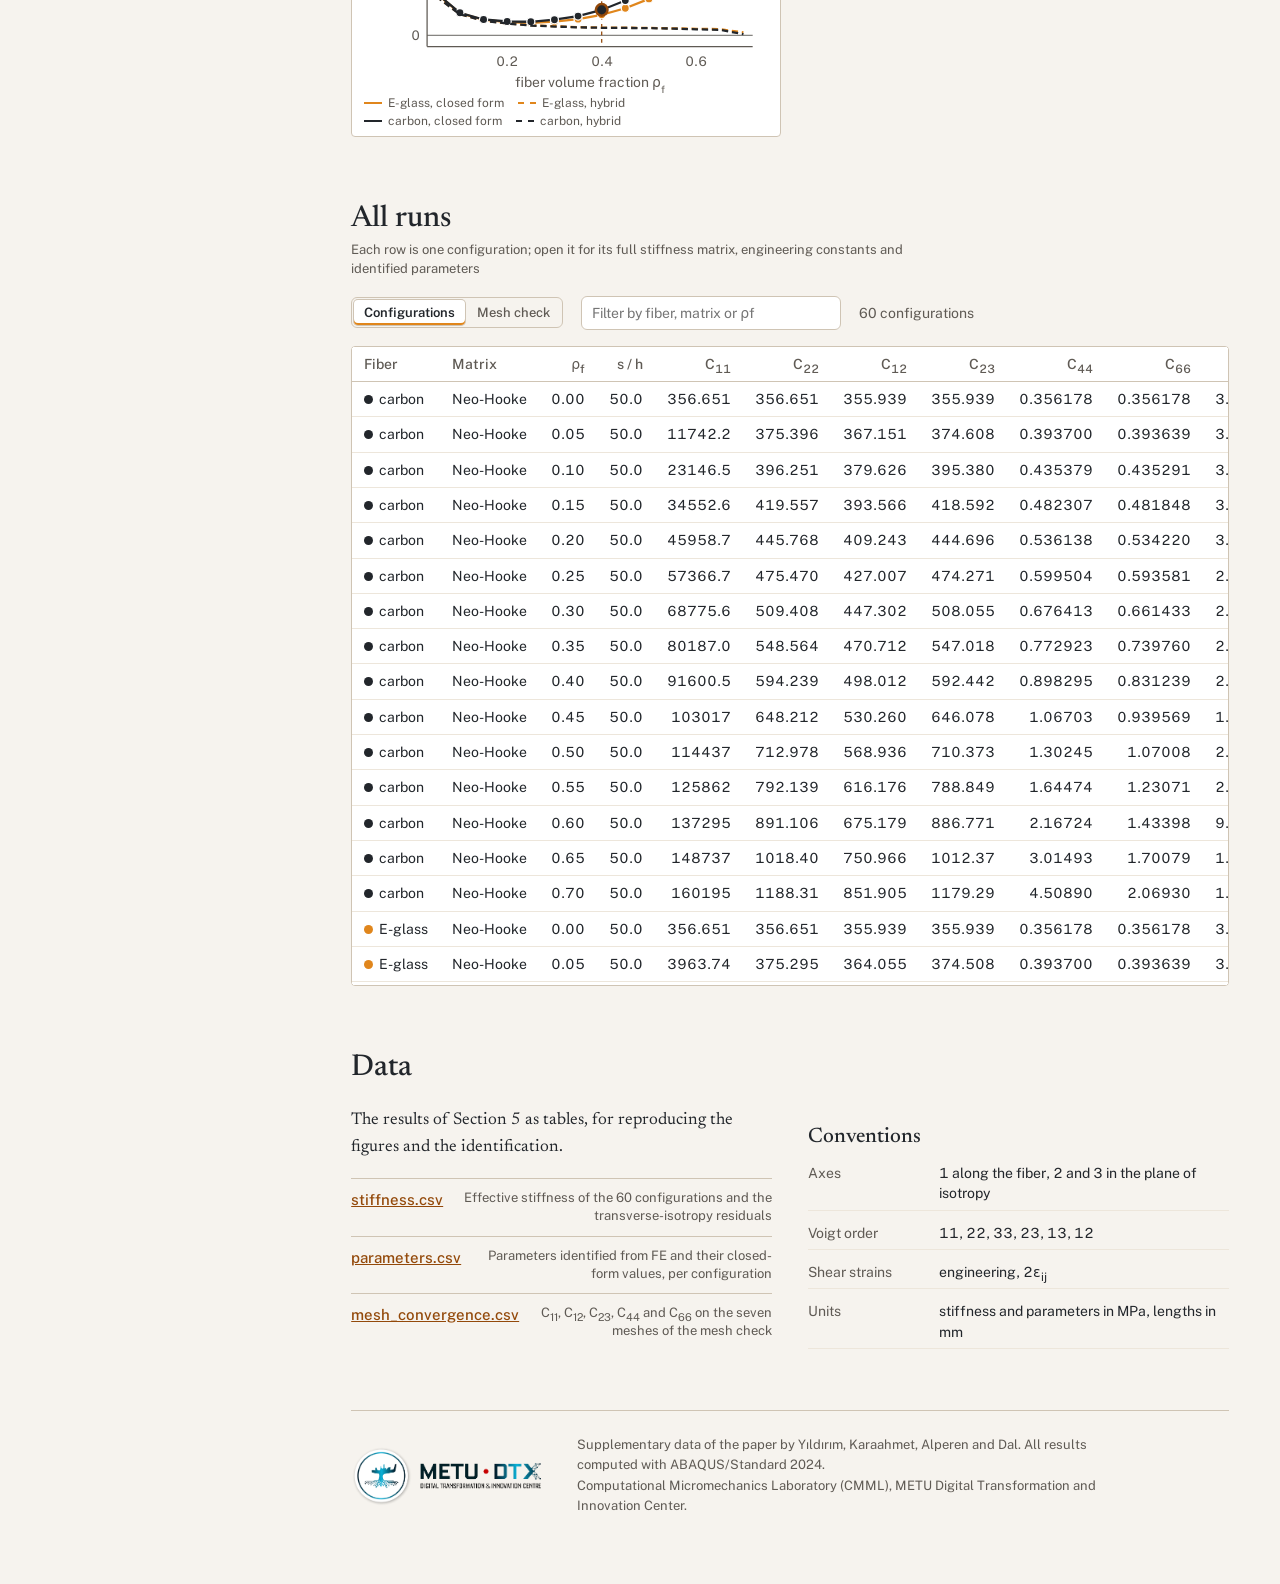
==== commit 2a0f889b: "CMML look: colors from the CMML design system tokens (cream/graphite ground, amber accent; E-glass a" ====
--- a/docs/index.html
+++ b/docs/index.html
@@ -9,7 +9,7 @@
 <link rel="preconnect" href="https://fonts.gstatic.com" crossorigin>
 <link href="https://fonts.googleapis.com/css2?family=Newsreader:ital,opsz,wght@0,6..72,400;0,6..72,500;0,6..72,600;1,6..72,400&family=Public+Sans:wght@400;500;600&display=swap" rel="stylesheet">
 <link rel="stylesheet" href="style.css">
-<link rel="icon" href="data:image/svg+xml,%3Csvg xmlns='http://www.w3.org/2000/svg' viewBox='-1 -1 2 2'%3E%3Cpolygon points='1,0 .5,.866 -.5,.866 -1,0 -.5,-.866 .5,-.866' fill='%23e3c27a'/%3E%3Ccircle r='.55' fill='%231c7c8c'/%3E%3C/svg%3E">
+<link rel="icon" href="data:image/svg+xml,%3Csvg xmlns='http://www.w3.org/2000/svg' viewBox='-1 -1 2 2'%3E%3Cpolygon points='1,0 .5,.866 -.5,.866 -1,0 -.5,-.866 .5,-.866' fill='%23ede6db' stroke='%23b9ad9b' stroke-width='.08'/%3E%3Ccircle r='.55' fill='%23e0861c'/%3E%3C/svg%3E">
 </head>
 <body>
 <a class="skip" href="#main">Skip to the data</a>
@@ -53,6 +53,12 @@
 
 <main id="main">
   <header class="intro">
+    <picture class="brand">
+      <source media="(max-width: 640px) and (prefers-color-scheme: dark)" srcset="img/logos/CMML_logo_EN_acronym_dark_transparent.svg" width="1706" height="412">
+      <source media="(max-width: 640px)" srcset="img/logos/CMML_logo_EN_acronym_light.svg" width="1706" height="412">
+      <source media="(prefers-color-scheme: dark)" srcset="img/logos/CMML_logo_EN_dark_transparent.svg">
+      <img src="img/logos/CMML_logo_EN_light.svg" width="2835" height="412" alt="CMML &ndash; Computational Micromechanics Laboratory">
+    </picture>
     <h1>A small-strain areal-confinement formulation for transversely isotropic solids</h1>
     <p class="authors">Doruk Onat Y&inodot;ld&inodot;r&inodot;m, Ahmet Hakan Karaahmet, Berkant Alperen, H&uuml;sn&uuml; Dal</p>
     <p class="lede">The numbers behind Section&nbsp;5 and Appendix&nbsp;B: every virtual test computed for the paper, the
@@ -139,6 +145,7 @@
     <p class="sec-ref">Paper, Section 5.5</p>
     <p>Relative deviation of the closed form (solid) and of the hybrid model, closed form plus neural-network correction (dashed), from the identified
       parameters. The network corrects &mu;<sub>L</sub>, &mu;<sub>T</sub> and &gamma;; &lambda; and &beta; keep the closed form.</p>
+    <dl class="ledger gain" id="hybrid-gain"></dl>
     <div class="grid g3" id="dev-charts"></div>
   </section>
 
@@ -185,7 +192,14 @@
   </section>
 
   <footer class="foot">
-    <p>Supplementary data of the paper by Y&inodot;ld&inodot;r&inodot;m, Karaahmet, Alperen and Dal. All results computed with ABAQUS/Standard 2024.</p>
+    <picture class="dtx">
+      <source media="(prefers-color-scheme: dark)" srcset="img/logos/metu_dtx_horizontal_en_white.png">
+      <img src="img/logos/metu_dtx_horizontal_en.png" width="1940" height="622" alt="METU DTX &ndash; METU Digital Transformation and Innovation Center" loading="lazy">
+    </picture>
+    <div>
+      <p>Supplementary data of the paper by Y&inodot;ld&inodot;r&inodot;m, Karaahmet, Alperen and Dal. All results computed with ABAQUS/Standard 2024.</p>
+      <p>Computational Micromechanics Laboratory (CMML), METU Digital Transformation and Innovation Center.</p>
+    </div>
   </footer>
 </main>
 
--- a/docs/style.css
+++ b/docs/style.css
@@ -1,15 +1,9 @@
+/* colors: CMML design system tokens (surface, surface-raised, surface-soft, ink, ink-muted, ink-subtle, line,
+   accent, accent-text, on-accent, focus). Amber is a fill or a 3px+ line on light ground, never text. */
 :root {
-  --bg: #eef1ef;
-  --surface: #ffffff;
-  --ink: #16202b;
-  --muted: #5b6672;
-  --rule: #cdd4d6;
-  --matrix: #e3c27a;
-  --matrix-edge: #b8964a;
-  --glass: #1c7c8c;
-  --carbon: #4a3f8f;
-  --cursor: #c2410c;
-  --grid: #e3e8e9;
+  --bg: #f6f3ee; --surface: #ffffff; --soft: #ede6db; --ink: #22262b; --ink-muted: #3d3935; --muted: #5f5a54; --rule: #cfc4b4;
+  --accent: #e0861c; --accent-text: #93490a; --on-accent: #22262b; --cursor: #93490a; --grid: #ede6db;
+  --matrix: #ede6db; --matrix-edge: #b9ad9b; --glass: #e0861c; --carbon: #22262b;
   --serif: "Newsreader", "Iowan Old Style", Georgia, serif;
   --sans: "Public Sans", "Segoe UI", system-ui, sans-serif;
   --rail: 300px;
@@ -17,14 +11,16 @@
 }
 @media (prefers-color-scheme: dark) {
   :root:not([data-theme="light"]) {
-    --bg: #12181e; --surface: #1a222a; --ink: #e6ebee; --muted: #98a3ad; --rule: #2e3943;
-    --matrix: #8a7340; --matrix-edge: #b8964a; --glass: #4fb3c2; --carbon: #a597e6; --cursor: #f08a4b; --grid: #232d36;
+    --bg: #1c1f23; --surface: #262a2f; --soft: #30353b; --ink: #f4f1ec; --ink-muted: #e4ded5; --muted: #b4ada3; --rule: #4a5058;
+    --accent: #e0861c; --accent-text: #f7c47e; --on-accent: #22262b; --cursor: #f7c47e; --grid: #30353b;
+    --matrix: #30353b; --matrix-edge: #646b74; --glass: #e0861c; --carbon: #f4f1ec;
     color-scheme: dark;
   }
 }
 :root[data-theme="dark"] {
-  --bg: #12181e; --surface: #1a222a; --ink: #e6ebee; --muted: #98a3ad; --rule: #2e3943;
-  --matrix: #8a7340; --matrix-edge: #b8964a; --glass: #4fb3c2; --carbon: #a597e6; --cursor: #f08a4b; --grid: #232d36;
+  --bg: #1c1f23; --surface: #262a2f; --soft: #30353b; --ink: #f4f1ec; --ink-muted: #e4ded5; --muted: #b4ada3; --rule: #4a5058;
+  --accent: #e0861c; --accent-text: #f7c47e; --on-accent: #22262b; --cursor: #f7c47e; --grid: #30353b;
+  --matrix: #30353b; --matrix-edge: #646b74; --glass: #e0861c; --carbon: #f4f1ec;
   color-scheme: dark;
 }
 
@@ -49,7 +45,7 @@
 .rail-inner { padding: 20px 20px 20px; display: flex; flex-direction: column; gap: 12px; font-family: var(--sans); font-size: 14px; }
 .sel-head { display: grid; grid-template-columns: 92px minmax(0, 1fr); gap: 14px; align-items: center; }
 .rail .sel-head .cell { max-width: none; margin: 0; }
-.rail-title { margin: 0; font: 500 15px/1.3 var(--serif); color: var(--muted); }
+.rail-title { margin: 0; font: 600 11.5px/1.3 var(--sans); letter-spacing: 0.08em; text-transform: uppercase; color: var(--accent-text); }
 .cell { width: 100%; height: auto; display: block; }
 .cell .tile { fill: var(--matrix); stroke: var(--matrix-edge); stroke-width: 0.012; opacity: 0.45; }
 .cell .tile-fiber { opacity: 0.6; }
@@ -58,37 +54,43 @@
 .cell .dim { stroke: var(--muted); stroke-width: 0.008; fill: none; }
 .cell text { font: 0.11px var(--sans); fill: var(--muted); }
 .control { display: grid; grid-template-columns: 1fr auto; align-items: baseline; gap: 6px 10px; }
-.control label { color: var(--muted); }
+.control label { color: var(--ink-muted); font-size: 15px; }
 .control output { font: 600 28px/1 var(--sans); font-variant-numeric: tabular-nums; }
-.control input[type=range] { grid-column: 1 / -1; width: 100%; accent-color: var(--ink); }
+.control input[type=range] { grid-column: 1 / -1; width: 100%; accent-color: var(--accent); }
 .seg { display: flex; border: 1px solid var(--rule); border-radius: 6px; padding: 2px; gap: 2px; background: var(--bg); }
 .seg button { flex: 1; font: 500 13px/1 var(--sans); padding: 8px 10px; border: 0; border-radius: 4px; background: transparent; color: var(--muted); cursor: pointer; }
-.seg button[aria-checked="true"] { background: var(--surface); color: var(--ink); box-shadow: 0 0 0 1px var(--rule); }
+.seg button:hover { color: var(--ink); }
+.seg button[aria-checked="true"] { background: var(--surface); color: var(--ink); font-weight: 600; box-shadow: 0 0 0 1px var(--rule), inset 0 -2px 0 var(--accent); }
 .seg.small button { padding: 6px 10px; }
 .readout { margin: 0; display: grid; grid-template-columns: auto 1fr auto 1fr; gap: 3px 10px; font-size: 13px; font-variant-numeric: tabular-nums; }
 .readout .unit { grid-column: 1 / -1; font-size: 12px; text-align: right; }
 .readout dt { color: var(--muted); }
+.readout dd { color: var(--ink); font-weight: 500; }
 .readout dd { margin: 0; text-align: right; }
 .readout .sep { grid-column: 1 / -1; border-top: 1px solid var(--rule); margin: 6px 0 2px; }
-.link-btn { align-self: start; font: 500 14px var(--sans); color: var(--ink); background: none; border: 1px solid var(--ink); border-radius: 6px; padding: 8px 14px; cursor: pointer; }
-.link-btn:hover { background: var(--ink); color: var(--surface); }
-
-/* step navigator */
-.steps ol { list-style: none; margin: 8px 0 0; padding: 0; border-left: 1px solid var(--rule); }
-.steps a { display: flex; gap: 10px; align-items: baseline; padding: 3px 10px; font-size: 13.5px; margin-left: -1px; border-left: 2px solid transparent; color: var(--muted); text-decoration: none; line-height: 1.3; }
-.steps a b { font: 600 12px/1 var(--sans); min-width: 12px; color: var(--muted); }
-.steps a:hover { color: var(--ink); }
-.steps a[aria-current] { border-left-color: var(--cursor); color: var(--ink); font-weight: 500; }
-.steps a[aria-current] b { color: var(--cursor); }
-.steps .aux a { padding-left: 32px; font-size: 13px; }
+.link-btn { align-self: start; font: 600 14px var(--sans); color: var(--on-accent); background: var(--accent); border: 1px solid var(--accent); border-radius: 4px; padding: 8px 14px; cursor: pointer; }
+.link-btn:hover { background: var(--ink); border-color: var(--ink); color: var(--surface); }
+
+/* step navigator: a menu, numbered as the section headings */
+.steps ol { list-style: none; margin: 8px -8px 0; padding: 0; display: grid; grid-template-columns: auto 1fr; gap: 2px; }
+.steps li { grid-column: 1 / -1; }
+.steps li.aux { grid-column: auto; }
+.steps a { display: flex; gap: 10px; align-items: center; padding: 3px 8px; border-radius: 4px; font: 500 14.5px/1.3 var(--sans); color: var(--ink-muted); text-decoration: none; box-shadow: inset 3px 0 0 transparent; }
+.steps a b { flex: none; display: grid; place-items: center; width: 20px; height: 20px; border-radius: 50%; font: 600 11.5px/1 var(--sans); color: var(--ink); background: var(--bg); border: 1px solid var(--rule); }
+.steps a:hover { background: var(--soft); color: var(--ink); }
+.steps a[aria-current] { background: var(--soft); color: var(--ink); font-weight: 600; box-shadow: inset 3px 0 0 var(--accent); }
+.steps a[aria-current] b { background: var(--accent); border-color: var(--accent); color: var(--on-accent); }
+.steps .aux a { font-size: 13.5px; color: var(--muted); padding: 4px 8px 4px 11px; }
 .steps + .rail-title { border-top: 1px solid var(--rule); padding-top: 12px; }
-.rail-title { font-size: 14px; }
 .rail .cell { max-width: 210px; margin: 0 auto; }
 
 /* main column */
 main { padding: 0 clamp(16px, 4vw, 56px) 40px; min-width: 0; }
 main > header, main > section, main > footer { max-width: 1120px; }
-.intro { padding: 56px 0 28px; border-bottom: 1px solid var(--rule); }
+.intro { padding: 40px 0 28px; border-bottom: 1px solid var(--rule); }
+/* logos: files of the CMML and METU DTX design systems, placed as supplied (their margins are part of the files) */
+.brand { display: block; margin: 0 0 30px -8px; }
+.brand img { display: block; height: 72px; width: auto; max-width: 100%; }
 .intro h1 { font: 500 clamp(30px, 4.2vw, 46px)/1.12 var(--serif); letter-spacing: -0.012em; margin: 0 0 14px; max-width: 22ch; }
 .authors { font: 15px/1.4 var(--sans); color: var(--muted); margin: 0 0 22px; }
 .lede { font-size: 19px; max-width: 64ch; margin: 0 0 26px; }
@@ -98,13 +100,15 @@
 .flow li:nth-child(3n+1) a { margin-left: 0; }
 .flow li { border-right: 1px solid var(--rule); }
 .flow li:last-child { border-right: 0; }
-.flow a { display: grid; gap: 2px; padding: 12px 14px 12px 0; margin-left: 14px; color: inherit; text-decoration: none; height: 100%; }
+.flow a { display: grid; gap: 2px; align-content: start; padding: 14px 16px 16px 0; margin-left: 16px; color: inherit; text-decoration: none; height: 100%; }
 .flow li:first-child a { margin-left: 0; }
-.flow a:hover .ft { color: var(--cursor); }
-.flow .fn { font: 600 12px/1 var(--sans); color: var(--muted); }
-.flow .ft { font: 500 14px/1.3 var(--sans); }
-.flow .fk { font: 500 22px/1.25 var(--serif); font-variant-numeric: tabular-nums lining-nums; margin-top: 4px; }
-.flow .fd { font: 12.5px/1.4 var(--sans); color: var(--muted); }
+.flow a:hover .ft { color: var(--accent-text); text-decoration: underline; text-underline-offset: 3px; }
+.flow .fn { font: 600 12px/1 var(--sans); color: var(--accent-text); }
+.flow .ft { font: 600 14.5px/1.3 var(--sans); }
+.flow .fk { font: 500 25px/1.2 var(--serif); font-variant-numeric: tabular-nums lining-nums; margin-top: 6px; }
+.to { color: var(--accent); padding: 0 2px; }
+.flow .fd { font: 13.5px/1.45 var(--sans); color: var(--muted); margin-top: 2px; max-width: 34ch; text-wrap: pretty; }
+.flow .fd b { font-weight: 600; color: var(--ink); }
 h2 .num { display: inline-block; font: 600 14px/1 var(--sans); color: var(--surface); background: var(--ink); border-radius: 50%; width: 26px; height: 26px; line-height: 26px; text-align: center; margin-right: 12px; vertical-align: 6px; }
 .matrix { font: 13px/1.2 var(--sans); }
 .matrix caption { caption-side: bottom; text-align: left; color: var(--muted); padding-top: 8px; font-size: 12.5px; }
@@ -122,6 +126,8 @@
 .ledger dt { font: 13px/1.3 var(--sans); color: var(--muted); }
 .ledger dd { margin: 2px 0 0; font: 500 24px/1.2 var(--serif); font-variant-numeric: tabular-nums lining-nums; }
 .ledger.small { grid-template-columns: minmax(0, 1fr); }
+.ledger.gain { margin: 18px 0 22px; max-width: 70ch; }
+.ledger.gain dd small { display: block; font: 12.5px/1.4 var(--sans); color: var(--muted); margin: 2px 0 6px; }
 .ledger.small dt, .ledger.small dd { overflow-wrap: anywhere; }
 .ledger.small dd { font-size: 15px; font-family: var(--sans); }
 section { padding: 52px 0 12px; scroll-margin-top: 12px; }
@@ -143,7 +149,7 @@
 .tests { margin-top: 30px; display: grid; grid-template-columns: 250px minmax(0, 1fr); gap: 24px; align-items: start; }
 .test-tabs { display: flex; flex-direction: column; border-left: 1px solid var(--rule); }
 .test-tabs button { text-align: left; font: 14px/1.35 var(--sans); background: none; border: 0; border-left: 3px solid transparent; margin-left: -2px; padding: 9px 12px; color: var(--muted); cursor: pointer; }
-.test-tabs button[aria-selected="true"] { border-left-color: var(--ink); color: var(--ink); }
+.test-tabs button[aria-selected="true"] { border-left-color: var(--accent); color: var(--ink); background: var(--soft); }
 .test-tabs button b { display: block; font-weight: 500; color: var(--ink); }
 .test-view { margin: 0; }
 .test-view img { width: 100%; max-width: 720px; height: auto; display: block; border-radius: 4px; background: #fff; }
@@ -165,7 +171,7 @@
 .chart .alabel { font-size: 11px; fill: var(--muted); }
 .chart .series { fill: none; stroke-width: 1.8; stroke-linejoin: round; }
 .chart .dot { stroke: var(--surface); stroke-width: 1; cursor: pointer; }
-.chart .dot.sel { stroke: var(--ink); stroke-width: 2; }
+.chart .dot.sel { stroke: var(--cursor); stroke-width: 2; }
 .chart .cursor { stroke: var(--cursor); stroke-width: 1; stroke-dasharray: 3 3; }
 .chart .mark { stroke: var(--muted); stroke-width: 1; stroke-dasharray: 5 3; }
 .chart .shade { fill: var(--grid); }
@@ -189,15 +195,18 @@
 .runs thead th { position: sticky; top: 0; background: var(--surface); font-weight: 500; color: var(--muted); border-bottom: 1px solid var(--rule); cursor: pointer; user-select: none; }
 .runs thead th[aria-sort] { color: var(--ink); }
 .runs tbody tr { cursor: pointer; }
-.runs tbody tr:hover, .runs tbody tr.sel { background: var(--bg); }
+.runs tbody tr:hover, .runs tbody tr.sel { background: var(--soft); }
 .runs .sw { display: inline-block; width: 9px; height: 9px; border-radius: 50%; margin-right: 6px; vertical-align: 0; }
 .runs code { font-size: 12px; color: var(--muted); }
 
 .downloads { list-style: none; padding: 0; margin: 16px 0 0; font: 15px/1.4 var(--sans); }
 .downloads li { padding: 10px 0; border-top: 1px solid var(--rule); display: flex; justify-content: space-between; gap: 12px; }
-.downloads a { color: var(--ink); font-weight: 500; }
+.downloads a { color: var(--accent-text); font-weight: 500; }
 .downloads span { color: var(--muted); font-size: 13px; text-align: right; }
-.foot { margin-top: 48px; padding-top: 16px; border-top: 1px solid var(--rule); font: 13px var(--sans); color: var(--muted); }
+.foot { margin-top: 48px; padding-top: 24px; border-top: 1px solid var(--rule); font: 13px/1.5 var(--sans); color: var(--muted); display: flex; flex-wrap: wrap; align-items: center; gap: 16px 36px; }
+.foot .dtx img { display: block; width: 190px; height: auto; }
+.foot > div { flex: 1 1 320px; }
+.foot p { margin: 0 0 2px; max-width: 70ch; }
 
 /* drawer */
 .drawer-backdrop { position: fixed; inset: 0; background: rgb(10 15 20 / 0.35); z-index: 30; }
@@ -234,19 +243,21 @@
   .split, .split.even, .tests { grid-template-columns: 1fr; }
   .test-tabs { flex-direction: row; overflow-x: auto; border-left: 0; border-bottom: 1px solid var(--rule); }
   .test-tabs button { border-left: 0; border-bottom: 3px solid transparent; margin: 0 0 -2px; white-space: nowrap; }
-  .test-tabs button[aria-selected="true"] { border-bottom-color: var(--ink); }
+  .test-tabs button[aria-selected="true"] { border-bottom-color: var(--accent); }
   .test-tabs button b { display: inline; }
   .test-tabs button span { display: none; }
-  .intro { padding-top: 28px; }
+  .intro { padding-top: 24px; }
+  .brand { margin-bottom: 22px; }
   .flow { grid-template-columns: 1fr 1fr; }
   .flow li:nth-child(n) { border-right: 1px solid var(--rule); }
   .flow li:nth-child(2n) { border-right: 0; }
   .flow li:nth-child(n+3) { border-top: 1px solid var(--rule); }
-  .flow li:nth-child(n) a { margin-left: 14px; }
+  .flow li:nth-child(n) a { margin-left: 16px; }
   .flow li:nth-child(2n+1) a { margin-left: 0; }
 }
 @media (max-width: 520px) {
   body { font-size: 16px; }
   .toolbar input[type=search] { min-width: 0; width: 100%; }
   .g3 { grid-template-columns: 1fr; }
-}
+  .flow .fk { font-size: 21px; }
+}
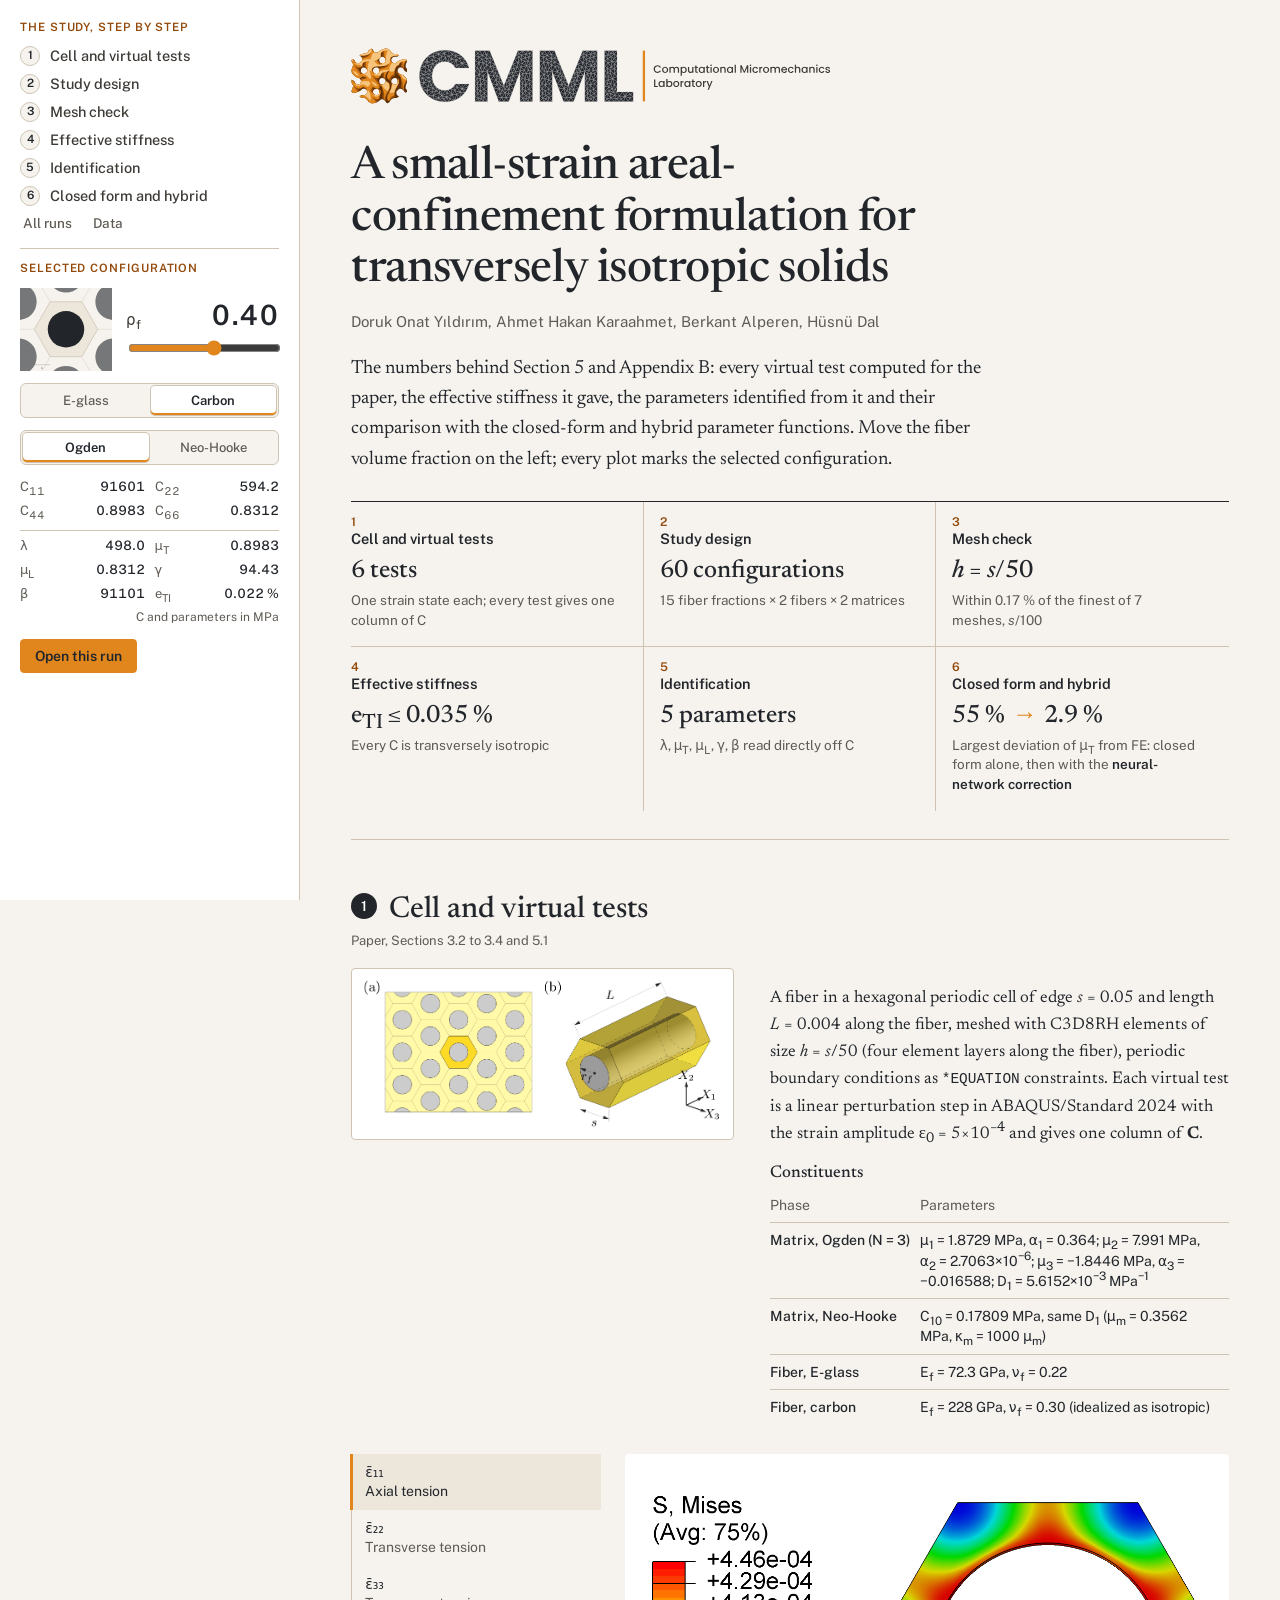
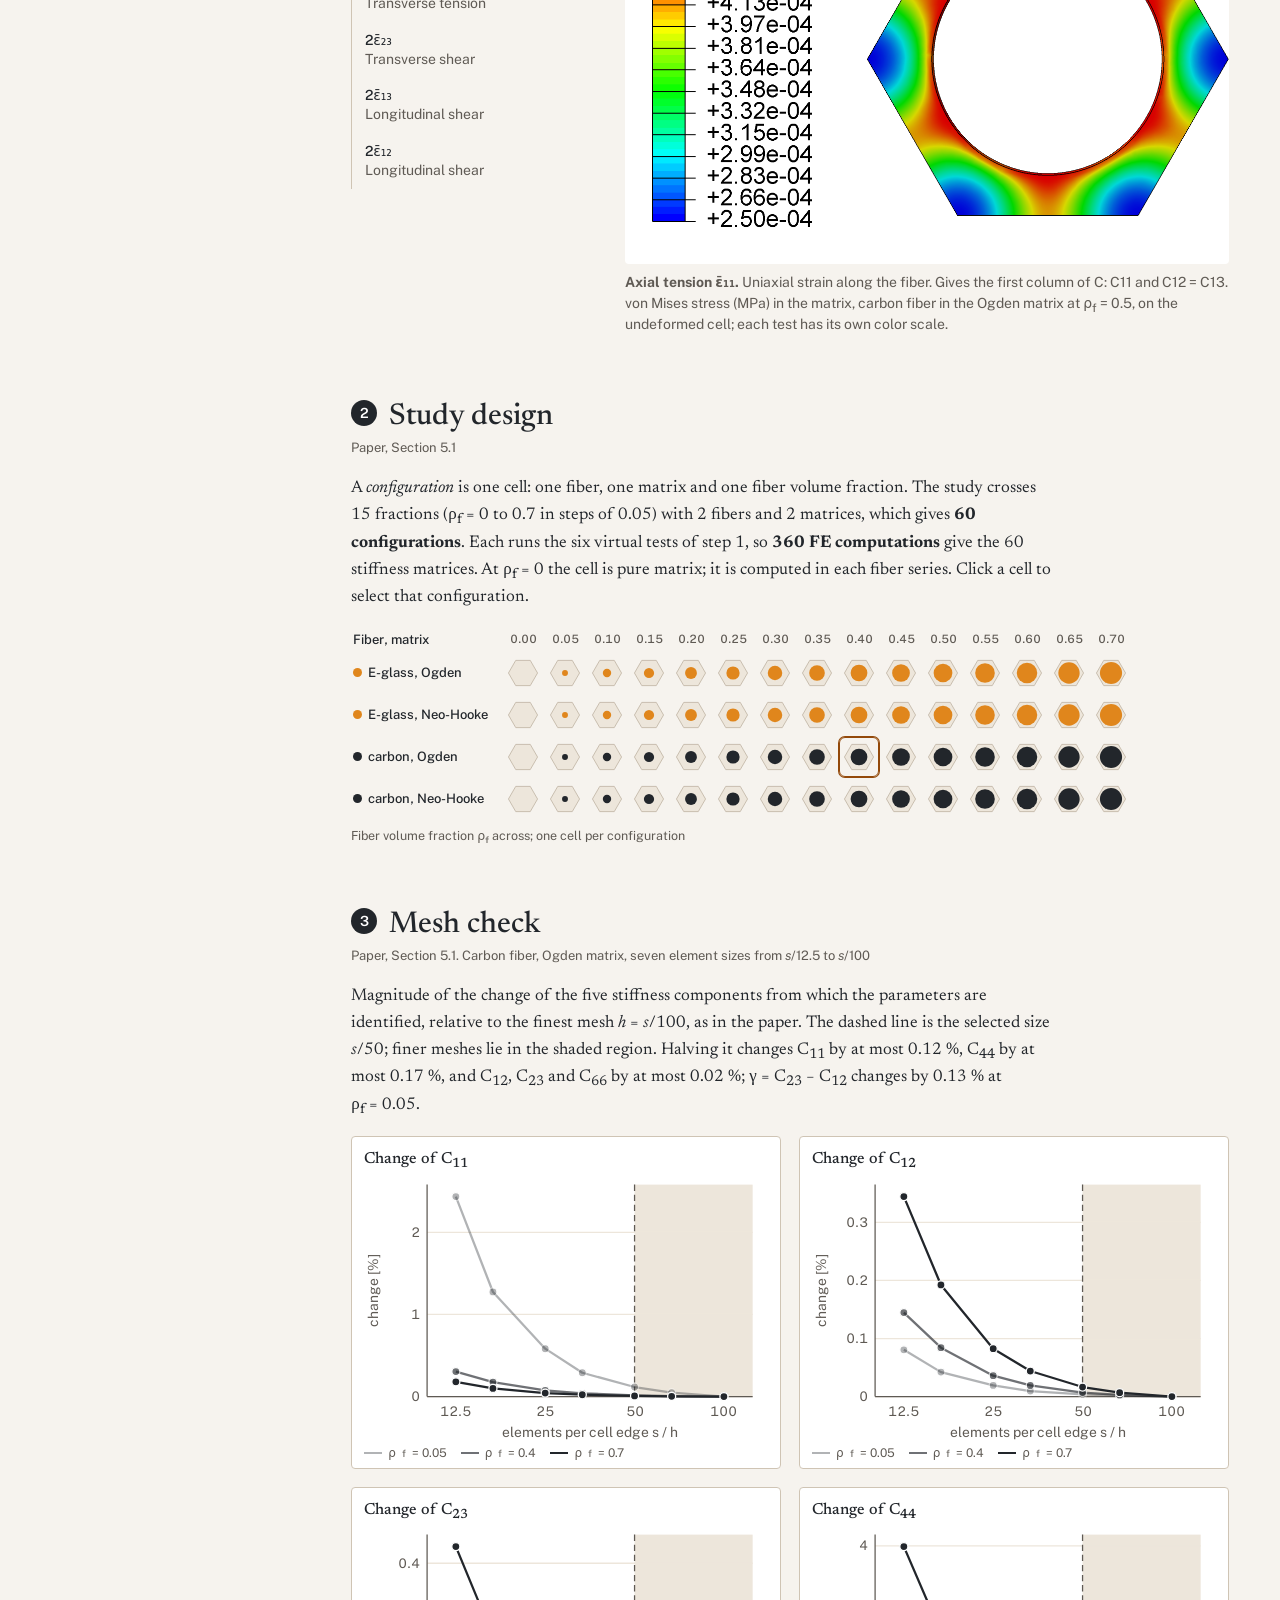
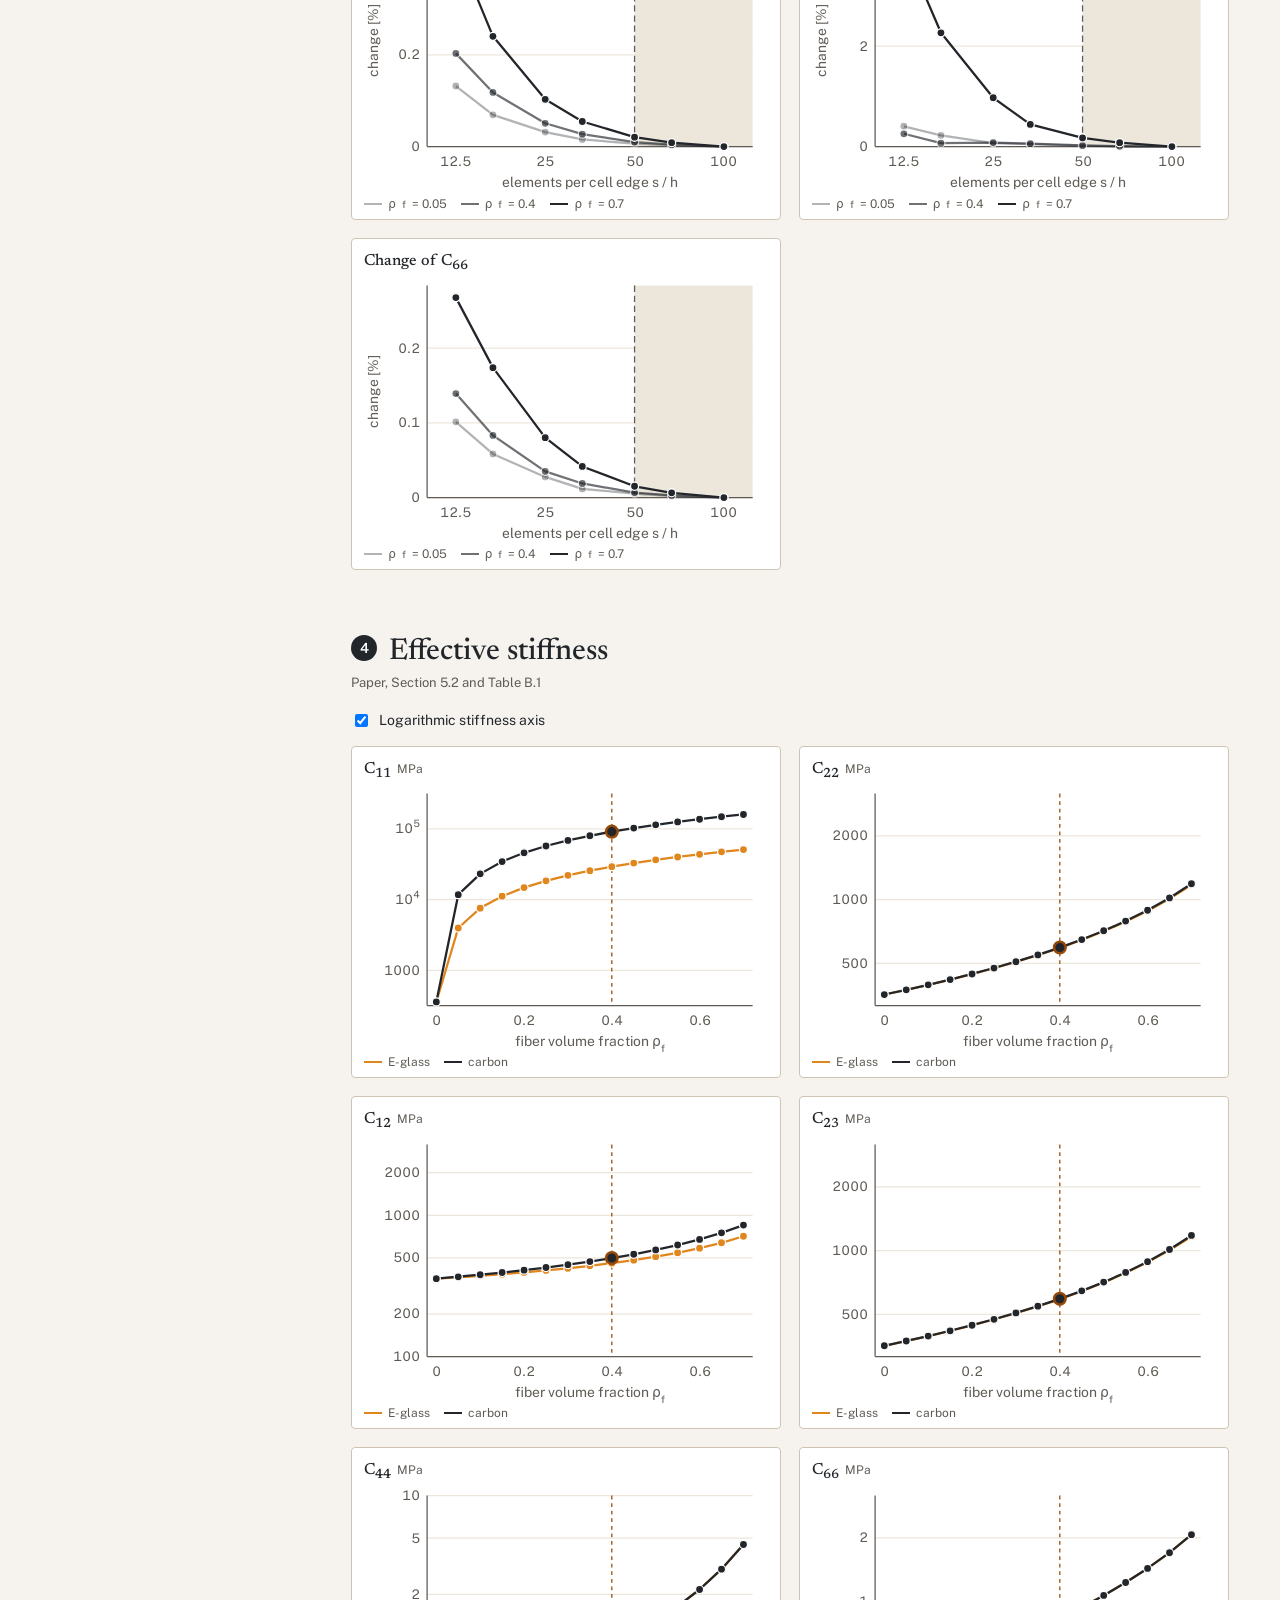
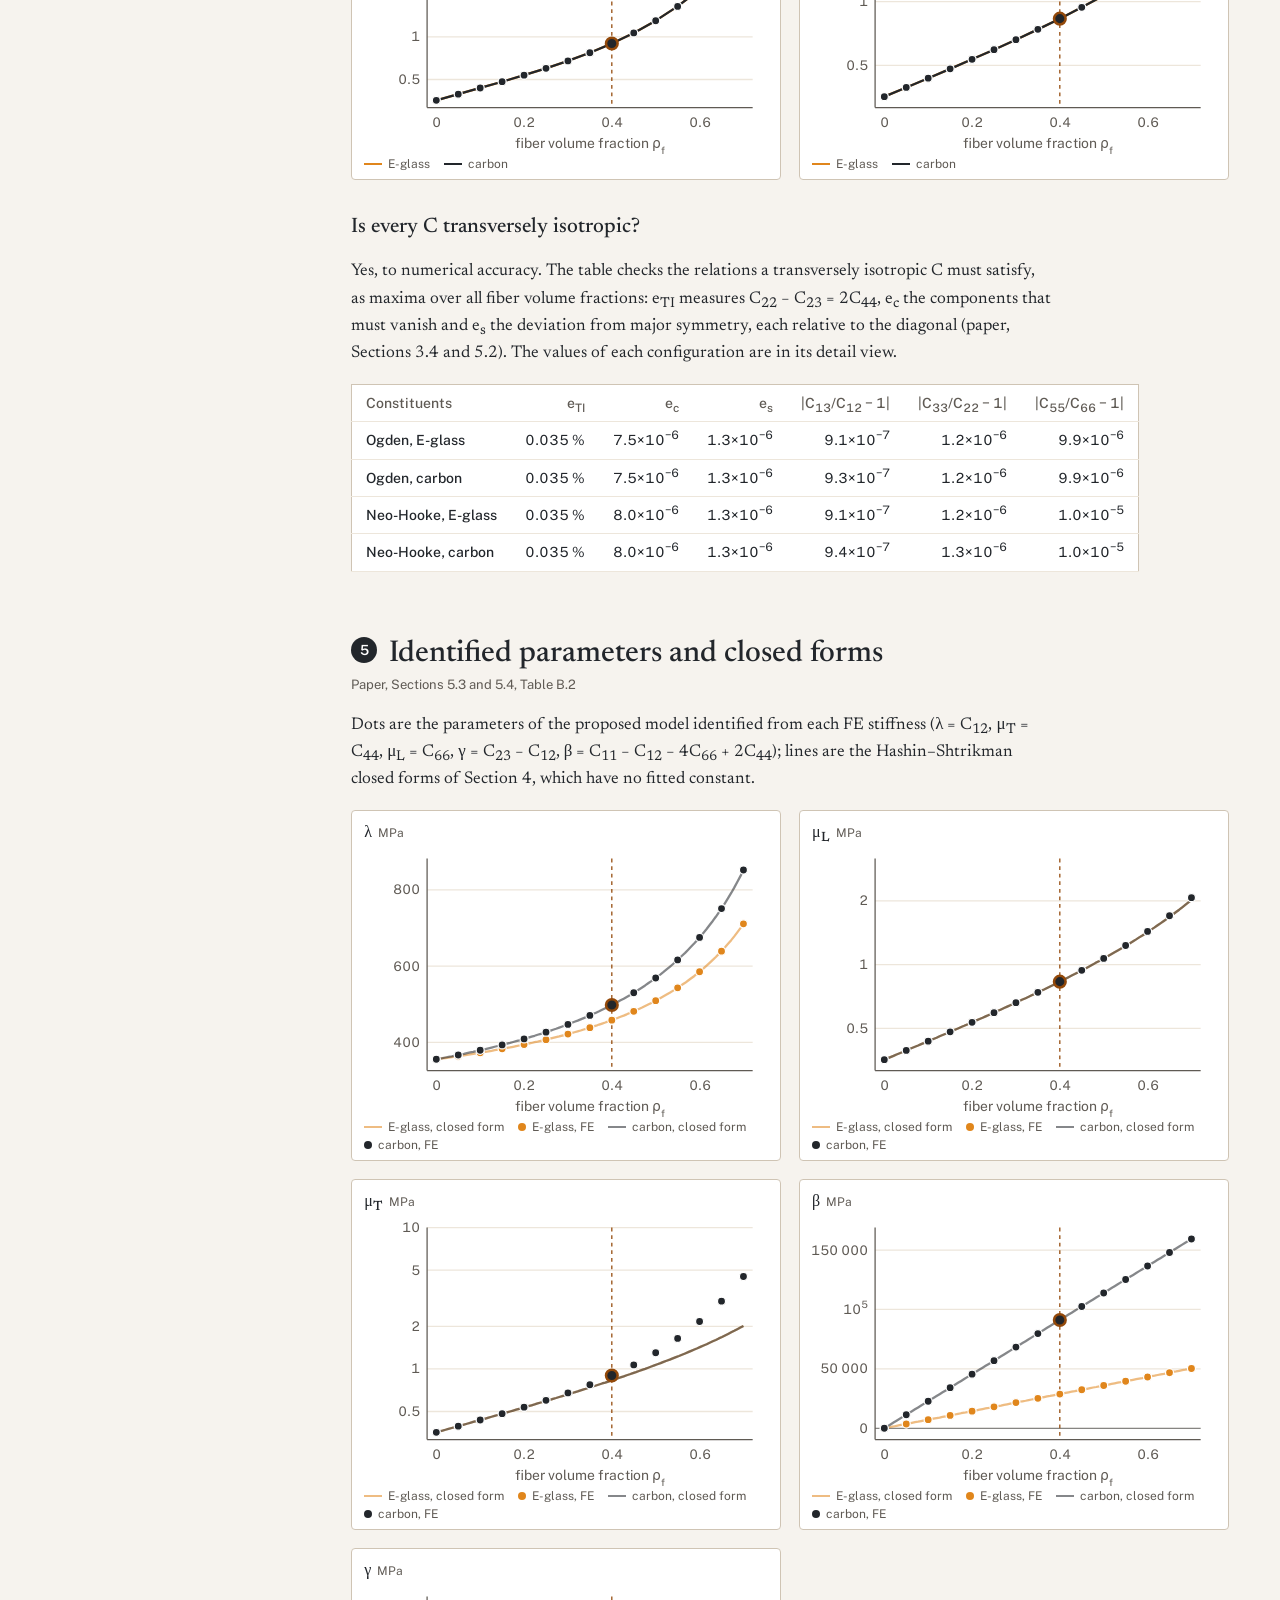
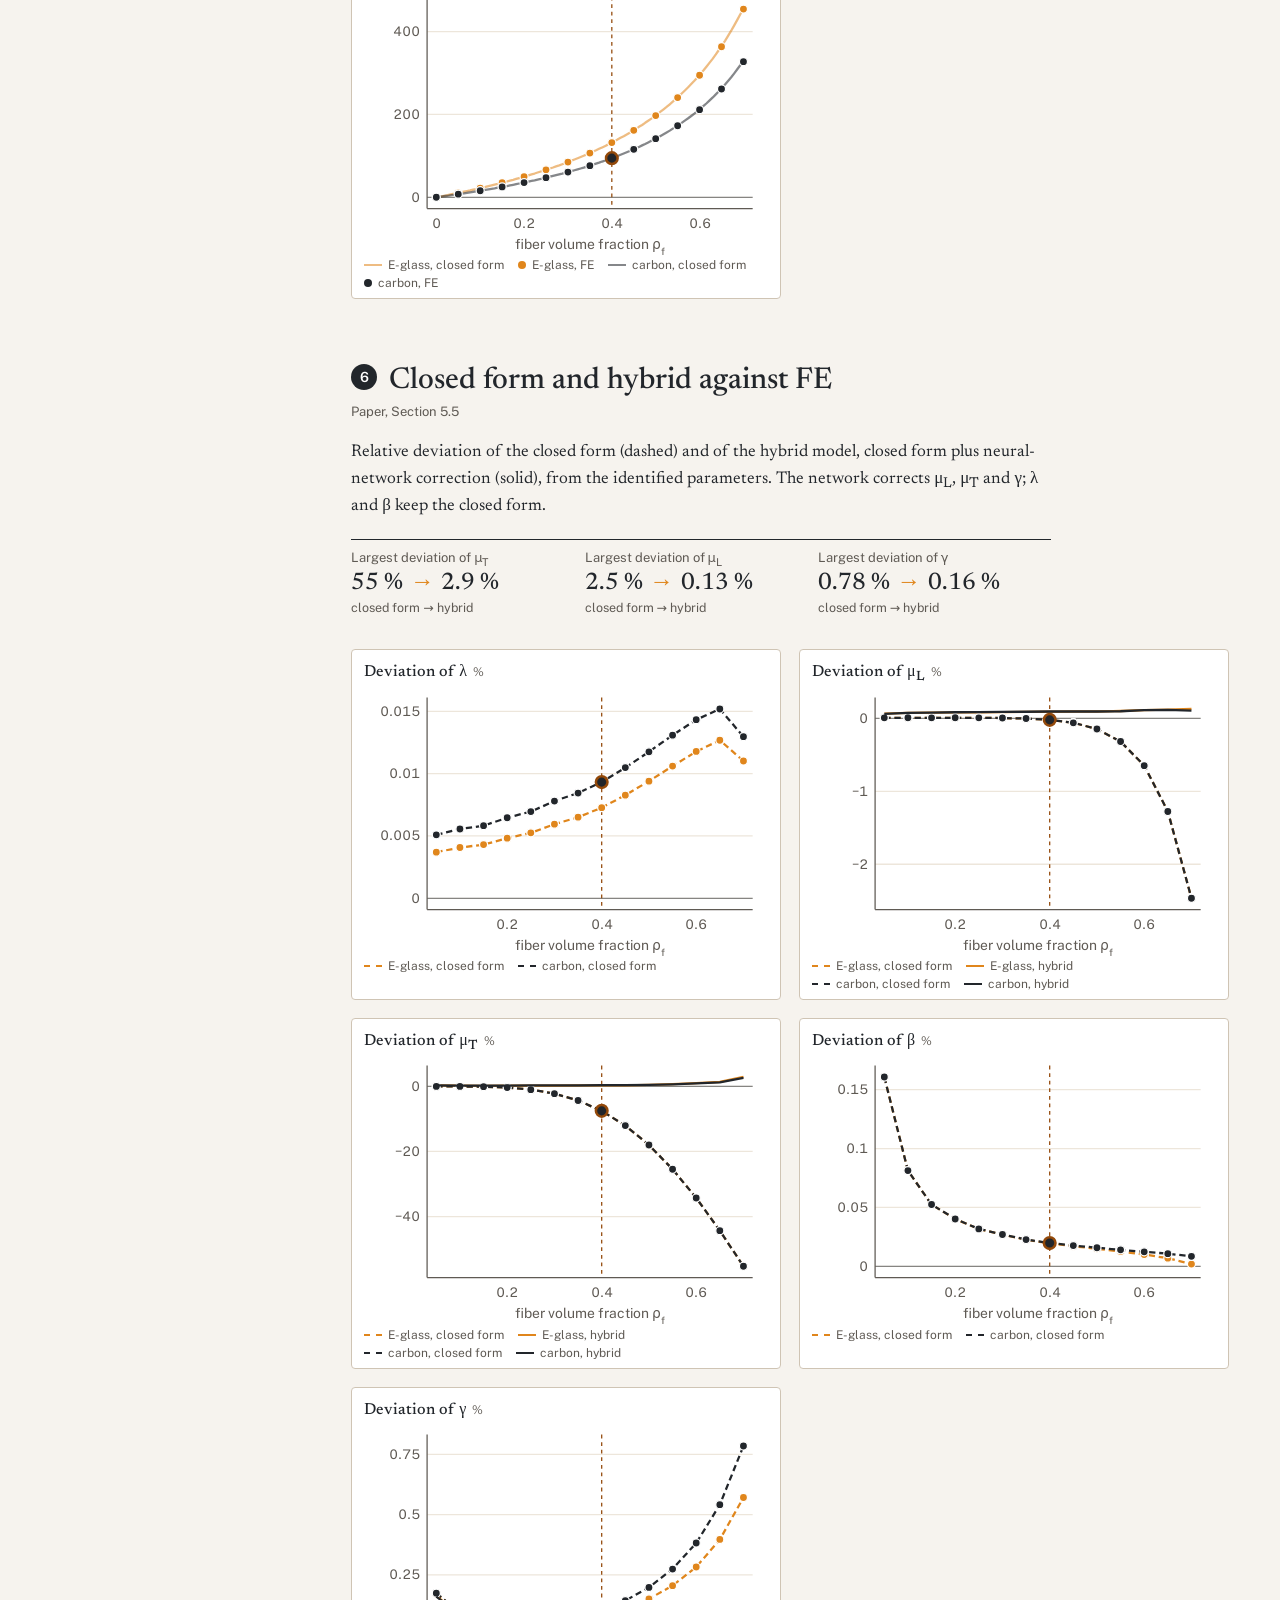
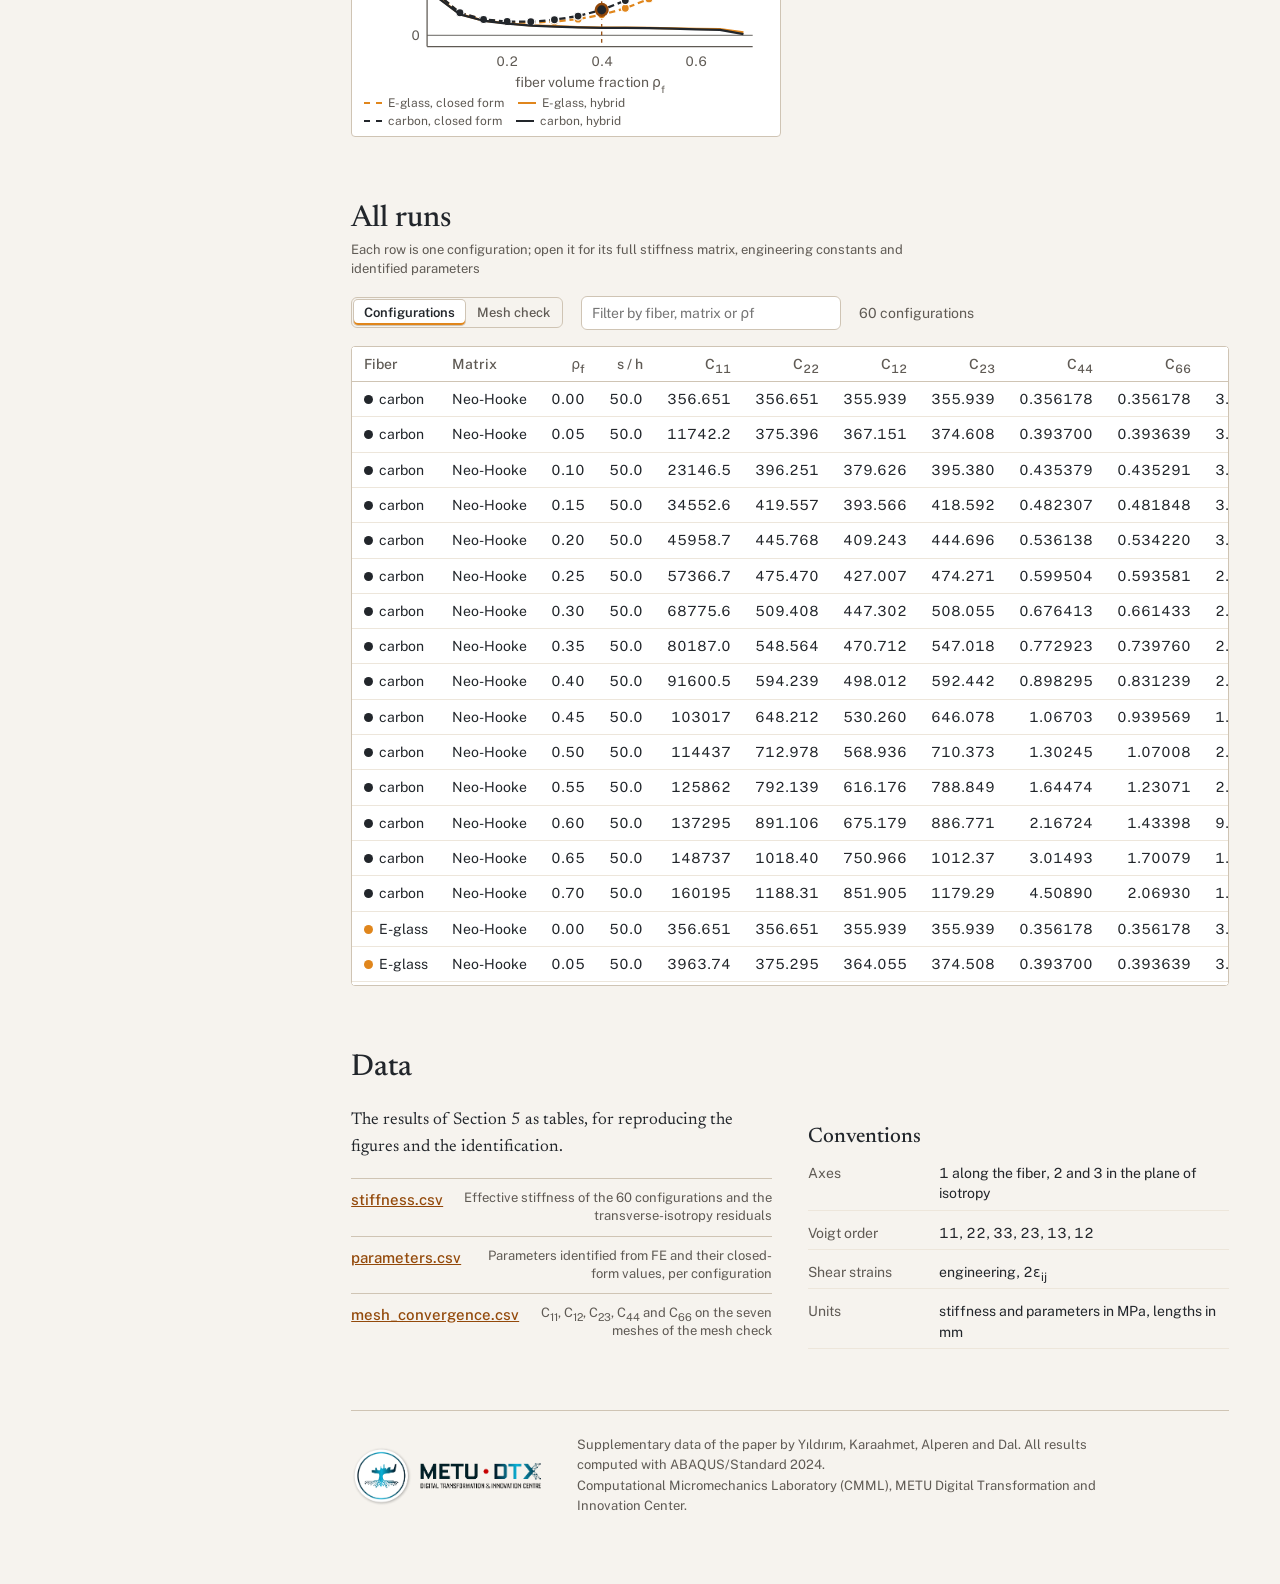
==== commit 9ee85fb0: "Deviation plots: closed form dashed, hybrid solid" ====
--- a/docs/index.html
+++ b/docs/index.html
@@ -143,7 +143,7 @@
   <section id="hybrid" aria-labelledby="h-hybrid">
     <h2 id="h-hybrid"><span class="num">6</span>Closed form and hybrid against FE</h2>
     <p class="sec-ref">Paper, Section 5.5</p>
-    <p>Relative deviation of the closed form (solid) and of the hybrid model, closed form plus neural-network correction (dashed), from the identified
+    <p>Relative deviation of the closed form (dashed) and of the hybrid model, closed form plus neural-network correction (solid), from the identified
       parameters. The network corrects &mu;<sub>L</sub>, &mu;<sub>T</sub> and &gamma;; &lambda; and &beta; keep the closed form.</p>
     <dl class="ledger gain" id="hybrid-gain"></dl>
     <div class="grid g3" id="dev-charts"></div>
